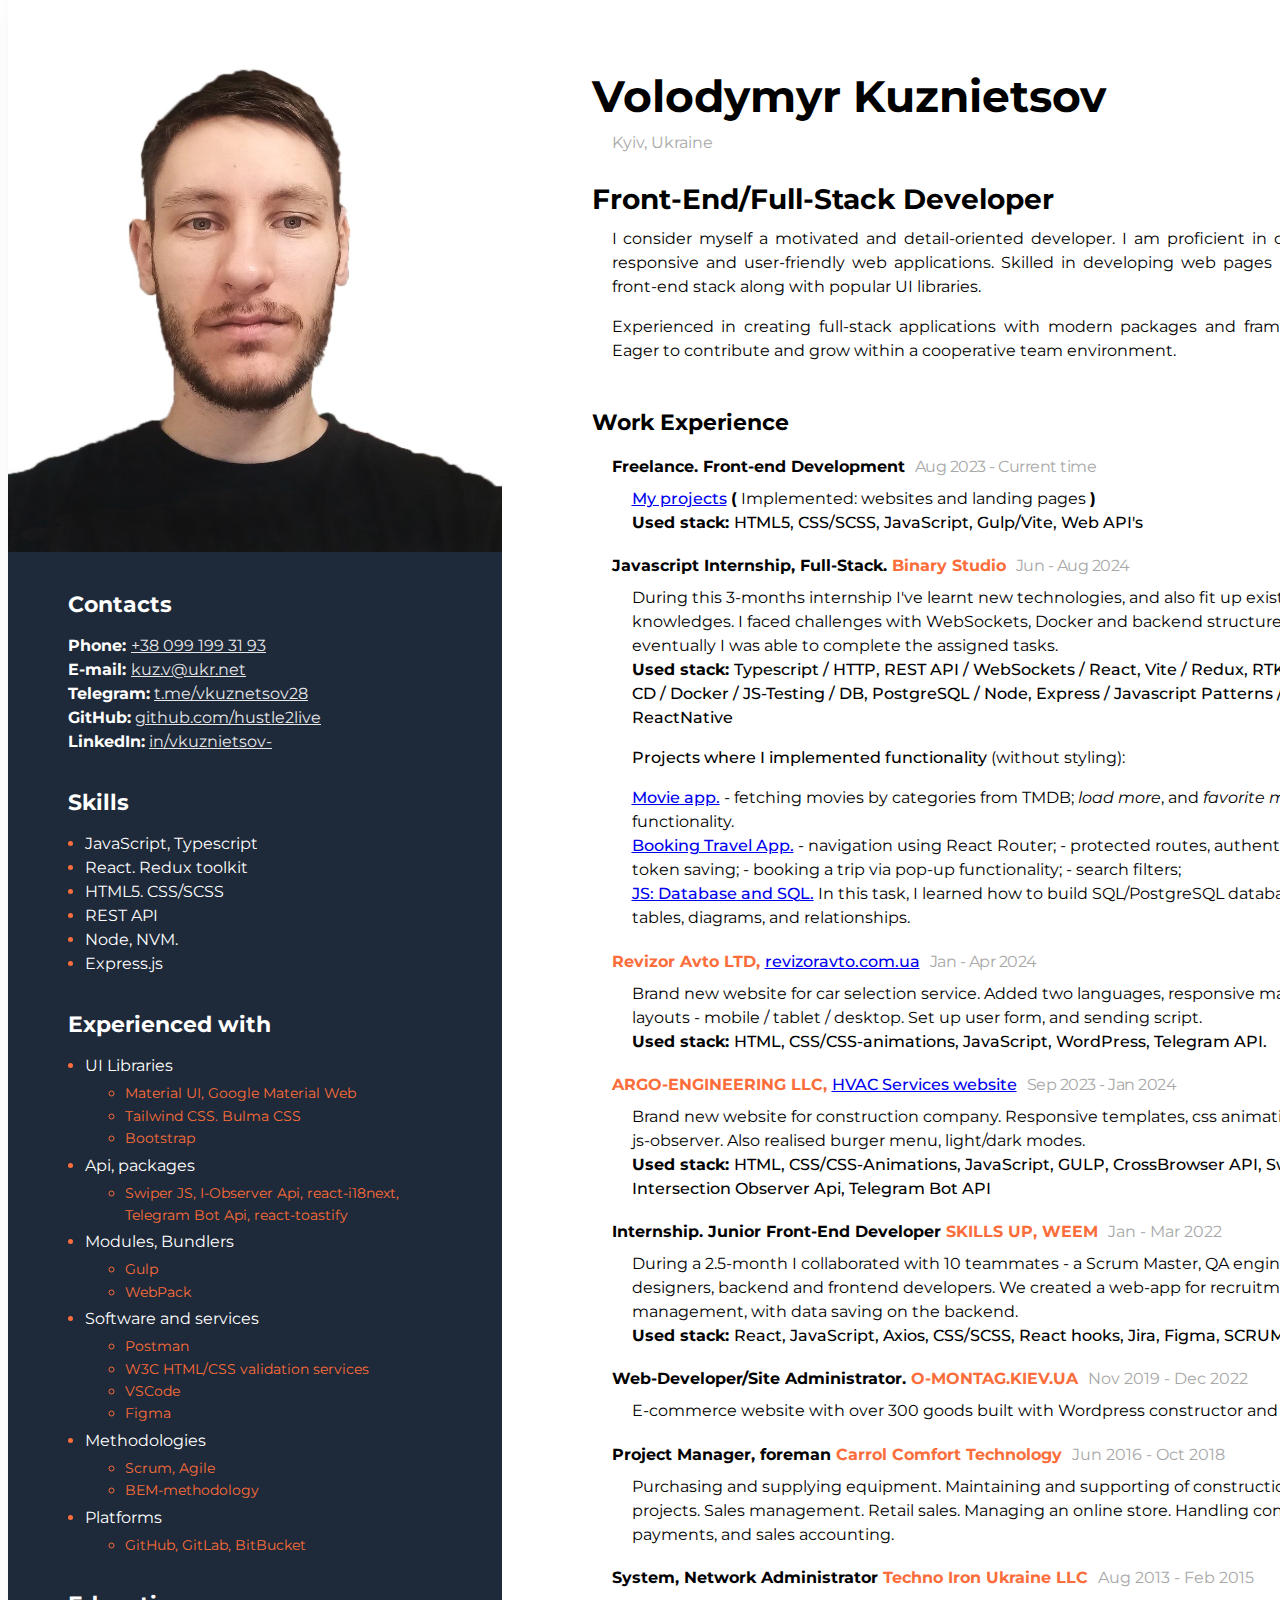
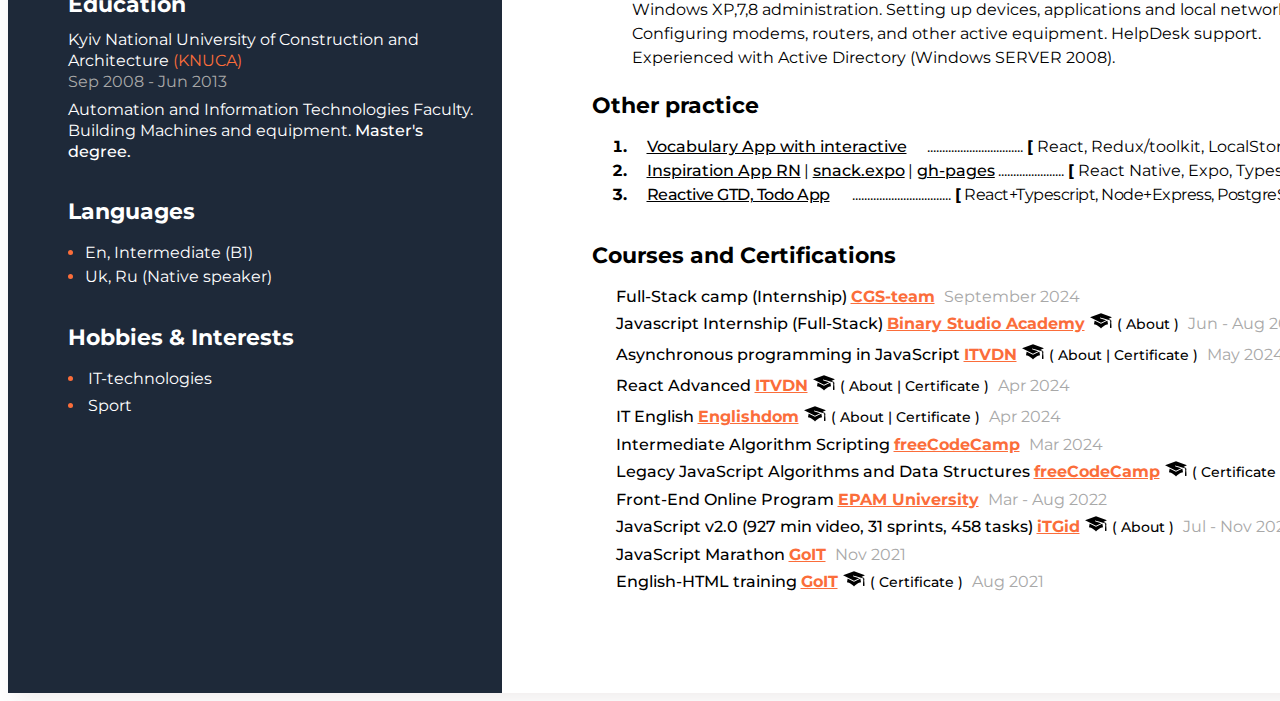
==== index.html @ 6179c56f "feat: changed styles" ====
<!DOCTYPE html>
<html lang="en">
   <head>
      <meta charset="UTF-8" />
      <meta name="viewport" content="width=device-width, initial-scale=1.0" />
      <link rel="preconnect" href="https://fonts.googleapis.com" />
      <link rel="preconnect" href="https://fonts.gstatic.com" crossorigin />
      <link href="https://fonts.googleapis.com/css2?family=Montserrat:wght@400;700&display=swap" rel="stylesheet" />
      <link href="https://fonts.googleapis.com/icon?family=Material+Icons+Outlined" rel="stylesheet" />
      <link
         rel="stylesheet"
         href="https://fonts.googleapis.com/css2?family=Material+Symbols+Outlined:opsz,wght,FILL,GRAD@20..48,100..700,0..1,-50..200"
      />
      <link rel="stylesheet" href="./styles.css" />
      <title>Junior FrontEnd, FullStack Web Developer</title>
   </head>

   <body>
      <div class="main-container">
         <div class="main-content-section">
            <div class="about-me-section">
               <div class="my-profile">
                  <div class="my-description-section">
                     <p class="my-name-section">Volodymyr Kuznietsov</p>
                     <p class="work-experience-subtitle">
                        <!-- 06.01.1991 | -->
                        <span class="my-projects-bracket-2"></span> Kyiv, Ukraine
                     </p>
                     <h1 class="about-me-profession">Front-End/Full-Stack Developer</h1>

                     <p>
                        I consider myself a motivated and detail-oriented developer. I am proficient in creating
                        responsive and user-friendly web applications. Skilled in developing web pages using a front-end
                        stack along with popular UI libraries.
                     </p>
                     <p>
                        Experienced in creating full-stack applications with modern packages and frameworks. Eager to
                        contribute and grow within a cooperative team environment.
                     </p>
                  </div>
               </div>
            </div>

            <div class="my-work-experience-section">
               <h3>Work Experience</h3>

               <div class="company">
                  <h4 class="work-experience-title">
                     Freelance. Front-end Development
                     <span class="work-experience-subtitle compress">Aug 2023 - Current time </span>
                  </h4>
                  <ul class="work-experience-description list">
                     <li>
                        <a
                           href="https://hustle2live.github.io/Landings/index.html"
                           target="_blank"
                           class="my-projects-link semibold"
                           >My projects <span> </span>
                        </a>
                        <span class="stack">
                           <span class="my-projects-bracket">(</span>
                           <span>Implemented: websites and landing pages</span>
                           <span class="my-projects-bracket">)</span>
                        </span>
                     </li>
                     <li>
                        <span class="bold"> Used stack: </span>
                        <span class="semibold"> HTML5, CSS/SCSS, JavaScript, Gulp/Vite, Web API's </span>
                     </li>
                  </ul>
               </div>

               <div hidden class="company">
                  <h4 class="work-experience-title">
                     <span>Full-Stack Internship. </span>
                     <span class="my-projects-link orange">CGS-team</span>
                     <span class="work-experience-subtitle compress">September 2024 </span>
                  </h4>
                  <ul class="work-experience-description list">
                     <!-- <li>
                        <a href="https://reactive-gtd.netlify.app/" target="_blank" class="my-projects-link semibold"
                           >Reactive GTD, Todo App</a
                        >
                        <span class="stack">
                           <span class="my-projects-bracket">(</span> Implemented full project
                           <span class="my-projects-bracket">)</span>
                        </span>
                     </li> -->
                     <li>
                        During two weeks camp, I worked on a full-stack application. I developed both - server and
                        client sides: including router/routes management, authorization, registration via email, data
                        processing, DB service.
                     </li>
                     <li class="bold">
                        Used stack:
                        <span class="semibold">
                           Node + Express + PostgreSQL / React + Typescript / Zuztand / Prisma ORM / Emotion CSS /
                           Blueprint JS
                        </span>
                     </li>
                  </ul>
               </div>

               <div class="company">
                  <h4 class="work-experience-title">
                     <span>Javascript Internship, Full-Stack. </span>
                     <span
                        class="orange"
                        href="https://academy.binary-studio.com/"
                        target="_blank"
                        class="my-projects-link semibold"
                        >Binary Studio</span
                     >
                     <span class="work-experience-subtitle compress">Jun - Aug 2024 </span>
                  </h4>
                  <ul class="work-experience-description list">
                     <li>
                        During this 3-months internship I've learnt new technologies, and also fit up existing
                        knowledges. I faced challenges with WebSockets, Docker and backend structure, but eventually I
                        was able to complete the assigned tasks.
                     </li>
                     <li></li>
                     <li class="bold">
                        Used stack:
                        <span class="semibold">
                           Typescript / HTTP, REST API / WebSockets / React, Vite / Redux, RTK / CI / CD / Docker /
                           JS-Testing / DB, PostgreSQL / Node, Express / Javascript Patterns / ReactNative
                        </span>
                     </li>
                     <p><span class="semibold"> Projects where I implemented functionality </span>(without styling):</p>
                     <li>
                        <a
                           href="https://master--beautiful-cassata-3d99f8.netlify.app/"
                           target="_blank"
                           class="semibold my-projects-link"
                           >Movie app.
                        </a>
                        <span>
                           - fetching movies by categories from TMDB; <i> load more</i>, and
                           <i>favorite movies</i> functionality.
                        </span>
                     </li>

                     <li>
                        <a
                           href="https://master--bookings-react.netlify.app/"
                           target="_blank"
                           class="semibold my-projects-link"
                           >Booking Travel App.
                        </a>
                        <span>
                           - navigation using React Router; - protected routes, authentication; - token saving; -
                           booking a trip via pop-up functionality; - search filters;
                        </span>
                     </li>

                     <li>
                        <a
                           href="https://github.com/hustle2live/academy-hw8"
                           target="_blank"
                           class="semibold my-projects-link"
                           >JS: Database and SQL.
                        </a>
                        <span>
                           In this task, I learned how to build SQL/PostgreSQL databases, tables, diagrams, and
                           relationships.
                        </span>
                     </li>
                  </ul>
               </div>

               <!-- -------------------------------------------------------- -->

               <div class="company">
                  <h4 class="work-experience-title">
                     <span class="orange">Revizor Avto LTD, </span>
                     <a href="https://www.revizoravto.com.ua/" target="_blank" class="my-projects-link semibold"
                        >revizoravto.com.ua</a
                     >
                     <span class="work-experience-subtitle compress">Jan - Apr 2024 </span>
                  </h4>
                  <ul class="work-experience-description list">
                     <li>
                        Brand new website for car selection service. Added two languages, responsive markup layouts -
                        mobile / tablet / desktop. Set up user form, and sending script.
                     </li>
                     <li class="bold">
                        Used stack:
                        <span class="semibold"> HTML, CSS/CSS-animations, JavaScript, WordPress, Telegram API. </span>
                     </li>
                  </ul>
               </div>

               <div class="company">
                  <h4 class="work-experience-title">
                     <span class="orange">ARGO-ENGINEERING LLC,</span>
                     <a href="https://argo-e.com.ua" target="_blank" class="my-projects-link semibold"
                        >HVAC Services website
                     </a>
                     <span class="work-experience-subtitle compress">Sep 2023 - Jan 2024 </span>
                  </h4>
                  <ul class="work-experience-description list">
                     <li>
                        Brand new website for construction company. Responsive templates, css animations with
                        js-observer. Also realised burger menu, light/dark modes.
                     </li>
                     <!-- <li>During this project I developed a website for construction company services.</li>
                     <li>
                        Also I took part in developing design templates. I also added css animations during scroll-in to
                        active sections. Realised burger menu, light / night modes, Mobile / Tablet / Desktop screen
                        views.
                     </li> -->
                     <li class="bold">
                        Used stack:
                        <span class="semibold">
                           HTML, CSS/CSS-Animations, JavaScript, GULP, CrossBrowser API, Swiper.js, Intersection
                           Observer Api, Telegram Bot API
                        </span>
                     </li>
                     <!-- <p>
                        I also had a one-time tasks like - upgrading company's old website; adding Ukrainian translation
                        with JavaScript, JSON; Fixing errors and modifying styles with HTML, CSS, JS
                     </p> -->
                  </ul>
               </div>

               <div class="company">
                  <h4 class="work-experience-title">
                     Internship. Junior Front-End Developer
                     <span class="orange">SKILLS UP, WEEM</span>
                     <span class="work-experience-subtitle">Jan - Mar 2022</span>
                  </h4>
                  <ul class="work-experience-description list">
                     <li>
                        During a 2.5-month I collaborated with 10 teammates - a Scrum Master, QA engineers, designers,
                        backend and frontend developers. We created a web-app for recruitment management, with data
                        saving on the backend.
                     </li>

                     <li class="bold">
                        Used stack:
                        <span class="semibold">
                           React, JavaScript, Axios, CSS/SCSS, React hooks, Jira, Figma, SCRUM
                        </span>
                     </li>
                  </ul>
               </div>

               <div class="company">
                  <h4 class="work-experience-title">
                     Web-Developer/Site Administrator.
                     <span class="orange">O-MONTAG.KIEV.UA</span>
                     <span class="work-experience-subtitle">Nov 2019 - Dec 2022</span>
                  </h4>

                  <ul class="work-experience-description list">
                     <li>E-commerce website with over 300 goods built with Wordpress constructor and plugins.</li>
                     <!-- <li>
                        It was the beginning of my developer journey, starting with creating a website using a WordPress
                        theme. I learned how to add custom styles to elements with HTML and CSS. I set up e-commerce
                        goods and product filters. I enhanced website performance with lazy loading and image
                        optimization.
                     </li> -->
                  </ul>
               </div>

               <div class="company">
                  <h4 class="work-experience-title">
                     Project Manager, foreman
                     <span class="orange">Carrol Comfort Technology</span>
                     <span class="work-experience-subtitle">Jun 2016 - Oct 2018</span>
                  </h4>
                  <ul class="work-experience-description list">
                     <li>
                        Purchasing and supplying equipment. Maintaining and supporting of construction projects. Sales
                        management. Retail sales. Managing an online store. Handling contracts, payments, and sales
                        accounting.
                     </li>
                  </ul>
               </div>

               <div class="company">
                  <h4 class="work-experience-title">
                     System, Network Administrator
                     <span class="orange">Techno Iron Ukraine LLC</span>
                     <span class="work-experience-subtitle">Aug 2013 - Feb 2015</span>
                  </h4>
                  <ul class="work-experience-description list">
                     <li>
                        Windows XP,7,8 administration. Setting up devices, applications and local network. Configuring
                        modems, routers, and other active equipment. HelpDesk support. Experienced with Active Directory
                        (Windows SERVER 2008).
                     </li>
                  </ul>
               </div>
            </div>

            <div class="my-project-section">
               <h3>Other practice</h3>
               <ol class="my-projects-list">
                  <!-- <li class="my-project-item">
                     <p class="my-projects-text compress">
                        <a
                           href="https://hustle2live.github.io/Landings/index.html"
                           target="_blank"
                           class="my-projects-link"
                           >Freelance projects</a
                        >
                        <span class="stack">
                           <span class="dots">................................................................. </span>
                           <span class="my-projects-bracket">[</span> HTML5, CSS/SCSS, JavaScript, Gulp/Vite, Web API's
                           <span class="my-projects-bracket">]</span>
                        </span>
                     </p>
                  </li> -->

                  <li class="my-project-item">
                     <p class="my-projects-text">
                        <a href="https://hustle2live.github.io/Vocabulary-App/" target="_blank" class="my-projects-link"
                           >Vocabulary App with interactive</a
                        >
                        <span class="stack">
                           <span class="dots"> ................................</span>
                           <span class="my-projects-bracket">[</span> React, Redux/toolkit, LocalStorage, Bulma CSS
                           <span class="my-projects-bracket">]</span>
                        </span>
                     </p>
                  </li>

                  <li class="my-project-item">
                     <p class="my-projects-text">
                        <span class="my-projects-link underline"> Inspiration App RN </span>
                        |
                        <a
                           href="https://snack.expo.dev/@hustle2live/github_hustle2live_react-native-test-task/"
                           target="_blank"
                           class="my-projects-link"
                           >snack.expo
                        </a>
                        |
                        <a
                           href="https://hustle2live.github.io/react-native-test-task/"
                           target="_blank"
                           class="my-projects-link"
                           >gh-pages
                        </a>
                        <span class="stack">
                           <span class="dots"> ......................</span>
                           <span class="my-projects-bracket">[</span> React Native, Expo, Typescript, Axios, CSS
                           <span class="my-projects-bracket">]</span>
                        </span>
                     </p>
                  </li>

                  <li class="my-project-item">
                     <p class="my-projects-text compress">
                        <a href="https://reactive-gtd.netlify.app/" target="_blank" class="my-projects-link"
                           >Reactive GTD, Todo App</a
                        >
                        <span class="stack">
                           <span class="dots">................................. </span>
                           <span class="my-projects-bracket">[</span> React+Typescript, Node+Express, PostgreSQL, Prisma
                           ORM
                           <span class="my-projects-bracket">]</span>
                        </span>
                     </p>
                  </li>
               </ol>
            </div>

            <div class="my-education-section">
               <h3>Courses and Certifications</h3>
               <ul class="company">
                  <span></span>
                  <li>
                     <h4 class="work-experience-description semibold">
                        Full-Stack camp (Internship)
                        <a class="orange bold" href="https://jobs.dou.ua/companies/cgs-team/" target="_blank">
                           CGS-team</a
                        >
                        <span class="work-experience-subtitle"> September 2024</span>
                     </h4>
                  </li>

                  <li>
                     <h4 class="work-experience-description semibold">
                        Javascript Internship (Full-Stack) 
                        <a class="orange bold" href="https://binary-studio.com/" target="_blank"> Binary Studio Academy</a>
                        <span class="graduate">
                           <svg width="24px" height="24px" viewBox="0 0 512 512" xmlns="http://www.w3.org/2000/svg">
                              <path
                                 fill="#000000"
                                 d="M256 89.61L22.486 177.18 256 293.937l111.22-55.61-104.337-31.9A16 16 0 0 1 256 208a16 16 0 0 1-16-16 16 16 0 0 1 16-16l-2.646 8.602 18.537 5.703a16 16 0 0 1 .008.056l27.354 8.365L455 246.645v12.146a16 16 0 0 0-7 13.21 16 16 0 0 0 7.293 13.406C448.01 312.932 448 375.383 448 400c16 10.395 16 10.775 32 0 0-24.614-.008-87.053-7.29-114.584A16 16 0 0 0 480 272a16 16 0 0 0-7-13.227v-25.42L413.676 215.1l75.838-37.92L256 89.61zM119.623 249L106.5 327.74c26.175 3.423 57.486 18.637 86.27 36.627 16.37 10.232 31.703 21.463 44.156 32.36 7.612 6.66 13.977 13.05 19.074 19.337 5.097-6.288 11.462-12.677 19.074-19.337 12.453-10.897 27.785-22.128 44.156-32.36 28.784-17.99 60.095-33.204 86.27-36.627L392.375 249h-6.25L256 314.063 125.873 249h-6.25z"
                              />
                           </svg>
                        </span>
                        <a class="credential" href="https://academy.binary-studio.com/technology/js" target="_blank">
                           ( <span class="pink"> About </span>
                           )
                        </a>
                        <span class="work-experience-subtitle"> Jun - Aug 2024</span>
                     </h4>
                  </li>

                  <li>
                     <h4 class="work-experience-description semibold">
                        Asynchronous programming in JavaScript
                        <a class="orange bold" href="https://itvdn.com/" target="_blank"> ITVDN</a>
                        <span class="graduate"
                           ><svg width="24px" height="24px" viewBox="0 0 512 512" xmlns="http://www.w3.org/2000/svg">
                              <path
                                 fill="#000000"
                                 d="M256 89.61L22.486 177.18 256 293.937l111.22-55.61-104.337-31.9A16 16 0 0 1 256 208a16 16 0 0 1-16-16 16 16 0 0 1 16-16l-2.646 8.602 18.537 5.703a16 16 0 0 1 .008.056l27.354 8.365L455 246.645v12.146a16 16 0 0 0-7 13.21 16 16 0 0 0 7.293 13.406C448.01 312.932 448 375.383 448 400c16 10.395 16 10.775 32 0 0-24.614-.008-87.053-7.29-114.584A16 16 0 0 0 480 272a16 16 0 0 0-7-13.227v-25.42L413.676 215.1l75.838-37.92L256 89.61zM119.623 249L106.5 327.74c26.175 3.423 57.486 18.637 86.27 36.627 16.37 10.232 31.703 21.463 44.156 32.36 7.612 6.66 13.977 13.05 19.074 19.337 5.097-6.288 11.462-12.677 19.074-19.337 12.453-10.897 27.785-22.128 44.156-32.36 28.784-17.99 60.095-33.204 86.27-36.627L392.375 249h-6.25L256 314.063 125.873 249h-6.25z"
                              />
                           </svg>
                        </span>
                        <a
                           class="credential"
                           href="https://itvdn.com/ua/video/asynchronous-javascript-ua"
                           target="_blank"
                        >
                           ( <span class="pink"> About </span>
                        </a>
                        <span class="credential"> | </span>
                        <a
                           class="credential"
                           href="https://testprovider.com/ru/search-certificate/tp52809668"
                           target="_blank"
                        >
                           <span class="blue"> Certificate</span> )</a
                        >
                        <span class="work-experience-subtitle">May 2024</span>
                     </h4>
                  </li>

                  <li>
                     <h4 class="work-experience-description semibold">
                        React Advanced
                        <a class="orange bold" href="https://itvdn.com/" target="_blank"> ITVDN</a>
                        <span class="graduate"
                           ><svg width="24px" height="24px" viewBox="0 0 512 512" xmlns="http://www.w3.org/2000/svg">
                              <path
                                 fill="#000000"
                                 d="M256 89.61L22.486 177.18 256 293.937l111.22-55.61-104.337-31.9A16 16 0 0 1 256 208a16 16 0 0 1-16-16 16 16 0 0 1 16-16l-2.646 8.602 18.537 5.703a16 16 0 0 1 .008.056l27.354 8.365L455 246.645v12.146a16 16 0 0 0-7 13.21 16 16 0 0 0 7.293 13.406C448.01 312.932 448 375.383 448 400c16 10.395 16 10.775 32 0 0-24.614-.008-87.053-7.29-114.584A16 16 0 0 0 480 272a16 16 0 0 0-7-13.227v-25.42L413.676 215.1l75.838-37.92L256 89.61zM119.623 249L106.5 327.74c26.175 3.423 57.486 18.637 86.27 36.627 16.37 10.232 31.703 21.463 44.156 32.36 7.612 6.66 13.977 13.05 19.074 19.337 5.097-6.288 11.462-12.677 19.074-19.337 12.453-10.897 27.785-22.128 44.156-32.36 28.784-17.99 60.095-33.204 86.27-36.627L392.375 249h-6.25L256 314.063 125.873 249h-6.25z"
                              />
                           </svg>
                        </span>
                        <a class="credential" href="https://itvdn.com/ua/video/react-advanced-ua" target="_blank">
                           ( <span class="pink"> About </span>
                        </a>
                        <span class="credential"> | </span>
                        <a
                           class="credential"
                           href="https://testprovider.com/ru/search-certificate/tp02836959"
                           target="_blank"
                        >
                           <span class="blue"> Certificate</span> )</a
                        >
                        <span class="work-experience-subtitle">Apr 2024</span>
                     </h4>
                  </li>

                  <li>
                     <h4 class="work-experience-description semibold">
                        IT English
                        <a class="orange bold" href="https://www.englishdom.com/" target="_blank"> Englishdom</a>
                        <span class="graduate"
                           ><svg width="24px" height="24px" viewBox="0 0 512 512" xmlns="http://www.w3.org/2000/svg">
                              <path
                                 fill="#000000"
                                 d="M256 89.61L22.486 177.18 256 293.937l111.22-55.61-104.337-31.9A16 16 0 0 1 256 208a16 16 0 0 1-16-16 16 16 0 0 1 16-16l-2.646 8.602 18.537 5.703a16 16 0 0 1 .008.056l27.354 8.365L455 246.645v12.146a16 16 0 0 0-7 13.21 16 16 0 0 0 7.293 13.406C448.01 312.932 448 375.383 448 400c16 10.395 16 10.775 32 0 0-24.614-.008-87.053-7.29-114.584A16 16 0 0 0 480 272a16 16 0 0 0-7-13.227v-25.42L413.676 215.1l75.838-37.92L256 89.61zM119.623 249L106.5 327.74c26.175 3.423 57.486 18.637 86.27 36.627 16.37 10.232 31.703 21.463 44.156 32.36 7.612 6.66 13.977 13.05 19.074 19.337 5.097-6.288 11.462-12.677 19.074-19.337 12.453-10.897 27.785-22.128 44.156-32.36 28.784-17.99 60.095-33.204 86.27-36.627L392.375 249h-6.25L256 314.063 125.873 249h-6.25z"
                              />
                           </svg>
                        </span>
                        <a class="credential" href="https://testprovider.com/ua/catalog/it-english" target="_blank">
                           ( <span class="pink"> About </span>
                        </a>
                        <span class="credential"> | </span>
                        <a
                           class="credential"
                           href="https://testprovider.com/ru/search-certificate/tp41527990"
                           target="_blank"
                        >
                           <span class="blue"> Certificate</span> )</a
                        >
                        <span class="work-experience-subtitle">Apr 2024</span>
                     </h4>
                  </li>

                  <li>
                     <h4 class="work-experience-description semibold">
                        Intermediate Algorithm Scripting
                        <a
                           class="orange bold"
                           href="https://www.freecodecamp.org/learn/javascript-algorithms-and-data-structures/#intermediate-algorithm-scripting"
                           target="_blank"
                        >
                           freeCodeCamp</a
                        >
                        <span class="work-experience-subtitle">Mar 2024</span>
                     </h4>
                  </li>

                  <li>
                     <h4 class="work-experience-description semibold">
                        Legacy JavaScript Algorithms and Data Structures
                        <a class="orange bold" href="https://www.freecodecamp.org/" target="_blank"> freeCodeCamp</a>
                        <span class="graduate"
                           ><svg width="24px" height="24px" viewBox="0 0 512 512" xmlns="http://www.w3.org/2000/svg">
                              <path
                                 fill="#000000"
                                 d="M256 89.61L22.486 177.18 256 293.937l111.22-55.61-104.337-31.9A16 16 0 0 1 256 208a16 16 0 0 1-16-16 16 16 0 0 1 16-16l-2.646 8.602 18.537 5.703a16 16 0 0 1 .008.056l27.354 8.365L455 246.645v12.146a16 16 0 0 0-7 13.21 16 16 0 0 0 7.293 13.406C448.01 312.932 448 375.383 448 400c16 10.395 16 10.775 32 0 0-24.614-.008-87.053-7.29-114.584A16 16 0 0 0 480 272a16 16 0 0 0-7-13.227v-25.42L413.676 215.1l75.838-37.92L256 89.61zM119.623 249L106.5 327.74c26.175 3.423 57.486 18.637 86.27 36.627 16.37 10.232 31.703 21.463 44.156 32.36 7.612 6.66 13.977 13.05 19.074 19.337 5.097-6.288 11.462-12.677 19.074-19.337 12.453-10.897 27.785-22.128 44.156-32.36 28.784-17.99 60.095-33.204 86.27-36.627L392.375 249h-6.25L256 314.063 125.873 249h-6.25z"
                              />
                           </svg>
                        </span>
                        <a
                           class="credential"
                           href="https://www.freecodecamp.org/certification/vkuznietsov/javascript-algorithms-and-data-structures"
                           target="_blank"
                        >
                           ( <span class="blue"> Certificate</span> )</a
                        >
                        <span class="work-experience-subtitle">Mar 2024</span>
                     </h4>
                  </li>

                  <li>
                     <h4 class="work-experience-description semibold">
                        Front-End Online Program
                        <a class="orange bold" href="https://training.epam.ua/Training/Details/3214" target="_blank">
                           EPAM University</a
                        >
                        <span class="work-experience-subtitle">Mar - Aug 2022</span>
                     </h4>
                  </li>

                  <li>
                     <h4 class="work-experience-description semibold">
                        JavaScript v2.0
                        <span class="semibold">(927 min video, 31 sprints, 458 tasks)</span>
                        <a class="orange bold" href="https://itgid.info/" target="_blank">iTGid</a>
                        <span class="graduate"
                           ><svg width="24px" height="24px" viewBox="0 0 512 512" xmlns="http://www.w3.org/2000/svg">
                              <path
                                 fill="#000000"
                                 d="M256 89.61L22.486 177.18 256 293.937l111.22-55.61-104.337-31.9A16 16 0 0 1 256 208a16 16 0 0 1-16-16 16 16 0 0 1 16-16l-2.646 8.602 18.537 5.703a16 16 0 0 1 .008.056l27.354 8.365L455 246.645v12.146a16 16 0 0 0-7 13.21 16 16 0 0 0 7.293 13.406C448.01 312.932 448 375.383 448 400c16 10.395 16 10.775 32 0 0-24.614-.008-87.053-7.29-114.584A16 16 0 0 0 480 272a16 16 0 0 0-7-13.227v-25.42L413.676 215.1l75.838-37.92L256 89.61zM119.623 249L106.5 327.74c26.175 3.423 57.486 18.637 86.27 36.627 16.37 10.232 31.703 21.463 44.156 32.36 7.612 6.66 13.977 13.05 19.074 19.337 5.097-6.288 11.462-12.677 19.074-19.337 12.453-10.897 27.785-22.128 44.156-32.36 28.784-17.99 60.095-33.204 86.27-36.627L392.375 249h-6.25L256 314.063 125.873 249h-6.25z"
                              />
                           </svg>
                        </span>
                        <a class="credential" href="https://itgid.info/ua/course/js20" target="_blank">
                           ( <span class="pink"> About</span> )</a
                        >
                        <span class="work-experience-subtitle">Jul - Nov 2021</span>
                     </h4>
                  </li>

                  <li>
                     <h4 class="work-experience-description semibold">
                        JavaScript Marathon
                        <a class="orange bold" href="https://goit.ua/" target="_blank"> GoIT</a>
                        <span class="work-experience-subtitle"> Nov 2021</span>
                     </h4>
                  </li>

                  <li>
                     <h4 class="work-experience-description semibold last">
                        English-HTML training
                        <a class="orange bold" href="https://goit.ua/" target="_blank"> GoIT</a>
                        <span class="graduate">
                           <svg width="24px" height="24px" viewBox="0 0 512 512" xmlns="http://www.w3.org/2000/svg">
                              <path
                                 fill="#000000"
                                 d="M256 89.61L22.486 177.18 256 293.937l111.22-55.61-104.337-31.9A16 16 0 0 1 256 208a16 16 0 0 1-16-16 16 16 0 0 1 16-16l-2.646 8.602 18.537 5.703a16 16 0 0 1 .008.056l27.354 8.365L455 246.645v12.146a16 16 0 0 0-7 13.21 16 16 0 0 0 7.293 13.406C448.01 312.932 448 375.383 448 400c16 10.395 16 10.775 32 0 0-24.614-.008-87.053-7.29-114.584A16 16 0 0 0 480 272a16 16 0 0 0-7-13.227v-25.42L413.676 215.1l75.838-37.92L256 89.61zM119.623 249L106.5 327.74c26.175 3.423 57.486 18.637 86.27 36.627 16.37 10.232 31.703 21.463 44.156 32.36 7.612 6.66 13.977 13.05 19.074 19.337 5.097-6.288 11.462-12.677 19.074-19.337 12.453-10.897 27.785-22.128 44.156-32.36 28.784-17.99 60.095-33.204 86.27-36.627L392.375 249h-6.25L256 314.063 125.873 249h-6.25z"
                              />
                           </svg>
                        </span>
                        <a
                           class="credential"
                           href="https://raw.githubusercontent.com/hustle2live/My_resume/main/Certificate%20HTML%20English%20(GoIT).jpg"
                           target="_blank"
                           >( <span class="blue"> Certificate</span> )</a
                        >
                        <span class="work-experience-subtitle"> Aug 2021</span>
                     </h4>
                  </li>
               </ul>
            </div>
         </div>

         <aside class="sidebar-section">
            <div class="picture">
               <img class="cv-photo" src="img/photo-1.jpg" alt="my CV foto" width="370" height="370" />
               <div class="contact-section">
                  <h3 class="sidebar-title">Contacts</h3>

                  <ul class="contact-section-type">
                     <li class="contact-section-link">
                        <span class="contact-section-type"
                           >Phone:
                           <a class="phone" href="tel:+380991993193">+38 099 199 31 93</a>
                        </span>
                     </li>
                     <li class="contact-section-link">
                        <span class="contact-section-type"
                           >E-mail:
                           <a class="mail" href="mailto:kuz.v@ukr.net">kuz.v@ukr.net</a>
                        </span>
                     </li>

                     <li class="contact-section-link">
                        <span class="contact-section-type">Telegram:</span>
                        <a
                           class="work-experience-subtitle"
                           href="https://telegram.me/vkuznetsov28"
                           target="_blank"
                           title="https://telegram.me/vkuznetsov28"
                        >
                           t.me/vkuznetsov28
                        </a>
                     </li>

                     <li class="contact-section-link">
                        <span class="contact-section-type">GitHub:</span>
                        <a href="https://github.com/hustle2live" target="_blank" title="https://github.com/hustle2live"
                           >github.com/hustle2live</a
                        >
                     </li>

                     <li class="contact-section-link">
                        <span class="contact-section-type">LinkedIn:</span>
                        <a
                           class="work-experience-subtitle"
                           href="https://linkedin.com/in/vkuznietsov-bb066376/"
                           target="_blank"
                        >
                           in/vkuznietsov-
                        </a>
                     </li>

                     <!-- <li class="contact-section-link">
                        <address>
                           <span class="contact-section-type">Address:</span>
                           <span class="work-experience-subtitle"> Kyiv, Ukraine </span>
                        </address>
                     </li> -->
                  </ul>
               </div>
            </div>
            <div class="sidebar-info-section">
               <div class="tech-skills-section">
                  <h3 class="sidebar-title">Skills</h3>
                  <ul class="tech-skills-list">
                     <li class="tech-skills-item">
                        <span class="tech-skills-item-text">JavaScript, Typescript</span>
                     </li>

                     <li class="tech-skills-item">
                        <span class="tech-skills-item-text">React. Redux toolkit </span>
                     </li>

                     <li class="tech-skills-item">
                        <span class="tech-skills-item-text">HTML5. CSS/SCSS</span>
                     </li>

                     <li class="tech-skills-item">
                        <span class="tech-skills-item-text">REST API </span>
                     </li>

                     <li class="tech-skills-item">
                        <span class="tech-skills-item-text">Node, NVM.</span>
                     </li>

                     <li class="tech-skills-item">
                        <span class="tech-skills-item-text">Express.js</span>
                     </li>
                  </ul>
               </div>

               <div class="soft-skills-section work-with">
                  <h3 class="sidebar-title">Experienced with</h3>
                  <ul class="tech-skills-list">
                     <!-- <li class="tech-skills-item">
                        <span class="tech-skills-item-text">React Native. Vue. JS-testing </span>
                     </li> -->

                     <li class="tech-skills-item">
                        <span class="tech-skills-item-text">UI Libraries </span>
                        <ul>
                           <li>Material UI, Google Material Web</li>
                           <li>Tailwind CSS. Bulma CSS</li>
                           <li>Bootstrap</li>
                        </ul>
                     </li>

                     <li class="tech-skills-item">
                        <span class="tech-skills-item-text">Api, packages</span>
                        <ul>
                           <li>
                              Swiper JS, I-Observer Api, react-i18next, <br />
                              Telegram Bot Api, react-toastify
                           </li>
                        </ul>
                     </li>

                     <li class="tech-skills-item">
                        <span class="tech-skills-item-text">Modules, Bundlers</span>
                        <ul>
                           <li>Gulp</li>
                           <li>WebPack</li>
                        </ul>
                     </li>

                     <li class="tech-skills-item">
                        <span class="tech-skills-item-text">Software and services</span>
                        <ul>
                           <li>Postman</li>
                           <li>W3C HTML/CSS validation services</li>
                           <li>VSCode</li>
                           <li>Figma</li>
                        </ul>
                     </li>

                     <li class="tech-skills-item">
                        <span class="tech-skills-item-text">Methodologies</span>
                        <ul>
                           <li>Scrum, Agile</li>
                           <li>BEM-methodology</li>
                        </ul>
                     </li>

                     <li class="tech-skills-item">
                        <span class="tech-skills-item-text">Platforms </span>
                        <ul>
                           <li>GitHub, GitLab, BitBucket</li>
                        </ul>
                     </li>
                  </ul>
               </div>

               <div class="education soft-skills-section work-with">
                  <h3 class="sidebar-title">Education</h3>
                  <p class="tech-skills-item-text">
                     Kyiv National University of Construction and Architecture
                     <span class="orange">(KNUCA) </span>
                     <br />
                     <span class="work-experience-subtitle">Sep 2008 - Jun 2013</span>
                  </p>
                  <p class="tech-skills-item-text">
                     <span class="tech-skills-list edu">Automation and Information Technologies Faculty.</span>
                     Building Machines and equipment. <span class="semibold"> Master's degree.</span>
                  </p>
               </div>

               <!-- <span class="tech-skills-item-text">Automation and Information Technology Faculty </span> -->

               <div class="soft-skills-section">
                  <h3 class="sidebar-title">Languages</h3>
                  <ul class="tech-skills-list">
                     <li class="tech-skills-item">
                        <span class="tech-skills-item-text">En, Intermediate (B1)</span>
                     </li>
                     <li class="tech-skills-item">
                        <span class="tech-skills-item-text">Uk, Ru (Native speaker)</span>
                     </li>
                  </ul>
               </div>

               <div class="soft-skills-section">
                  <h3 class="sidebar-title">Hobbies & Interests</h3>
                  <ul class="tech-skills-list">
                     <li class="tech-skills-item">
                        <p class="tech-skills-item-text">IT-technologies</p>
                     </li>
                     <li class="tech-skills-item">
                        <p class="tech-skills-item-text">Sport</p>
                     </li>
                  </ul>
               </div>
            </div>
         </aside>
      </div>
   </body>
</html>
---- styles.css ----
@import url('https://fonts.googleapis.com/css2?family=Montserrat:wght@300;400;500;600;700;900&display=swap');

/* html,
body {
   background: #000;
} */

html,
body {
   font-family: 'Montserrat', sans-serif;
   background-color: transparent;
   padding: 0;
   margin-top: 0;
   box-sizing: border-box;
}

.underline {
   text-decoration: underline;
   font-weight: 500;
}

b {
   font-weight: 600;
   color: #252b34;
}

.compress {
   letter-spacing: -0.5px;
}

.dots {
   letter-spacing: normal;
}

.small {
   line-height: 10px;
   font-size: 10px;
}

.stack {
   text-align: right;
}

.hide {
   display: none;
}

.regular {
   font-weight: 400;
}

.semibold {
   font-weight: 500;
}

.medium {
   font-weight: 600;
   color: #565656;
}

.phone,
.mail {
   font-weight: 400;
}

.phone:hover,
.mail:hover {
   text-decoration: underline;
}

.soft-skills-section a,
.my-project-section a:hover,
.sidebar-section a:hover {
   color: #fb6d3a !important;
}

a.orange:hover {
   color: #fb6d3a98;
}

/* .pink {
   color: rgb(220, 97, 117);
   font-weight: 600;
}

.blue {
   color: blueviolet;
   font-weight: 600;
} */

.work-experience-description,
.contact-section-type,
.contact-section-link,
.tech-skills-item-text,
.education-subtitle,
.my-project-item,
.my-projects-text,
.link,
.my-projects-bracket {
   font-size: 16px;
}

.my-projects-bracket,
.my-project-item,
.work-experience-title,
.about-me-profession,
.education-subtitle,
.my-name-section {
   font-weight: Bold;
}

.bold {
   font-weight: 700;
}

.td.work-experience-description {
   width: 45%;
}

.about-me-profession {
   font-weight: 700;
   line-height: 17px;
   font-size: 28px;
   width: 100%;
   white-space: nowrap;
}

.underline,
.about-me-profession,
.work-experience-title,
.my-project-item,
.my-projects-bracket,
.my-projects-bracket-2 {
   color: #000;
}

.sidebar-title,
.contact-section-type,
.tech-skills-item-text,
.social,
.sidebar-info-section {
   color: #fff;
}

.big-h2 {
   font-size: 24px;
   font-weight: 300;
   color: #000;
}

.main-container {
   display: flex;
   flex-direction: row-reverse;
   background-color: #fff;
   margin: 0 auto;
   box-shadow: 6px 6px 20px rgba(102, 65, 65, 0.1);

   width: 1620px;
   /* min-height: 100vh; */
}

.main-content-section {
   display: block;
   width: 65%;
   padding: 50px 120px 80px 90px;
}

.sidebar-section {
   display: block;
   width: 35%;
   background-color: #1e2939;
   padding: 0 0 20px 0;

   /* min-height: 100%; */
   min-height: 100%;
}

.sidebar-section,
.picture {
   border: none;
}

.sidebar-info-section {
   padding-right: 24px;
}

.my-name-section {
   font-size: 44px;
   line-height: 55px;
   margin: 19px 0 -5px 0;
}

.my-description-section {
   margin-right: 5px;
   line-height: 141%;
   text-align: justify;
   margin-bottom: 8px;
   /* margin-bottom: 18px; */
}

.my-description-section p {
   width: 80%;
}

.my-profile {
   display: flex;
   justify-content: space-between;
   flex-wrap: wrap;
}

.my-description-section,
.work-experience-description,
.my-projects-text,
.link {
   color: #000;
}

.cv-photo {
   background: transparent;
}

.my-description-section,
.contact-section-type,
.contact-section-link,
.tech-skills-item-text,
.my-project-item,
.my-projects-text,
.link,
.my-projects-bracket,
.work-experience-description {
   line-height: 24px;
}

.work-experience-description {
   margin: 0;
}

.my-description-section p:not(.my-name-section),
.my-work-experience-section .work-experience-title {
   padding-left: 20px;
}

.my-work-experience-section .work-experience-description {
   max-width: 720px;
}

.tech-skills-list {
   padding-left: 17px;
}

.social {
   margin-top: 5px;
   width: 24px;
   height: auto;
   margin-left: 10px;
}

.contact-section,
.tech-skills-section,
.soft-skills-section {
   margin: 35px 0 0 60px;
}

/* .contact-section {
   margin-top: 42px;
} */

ul.contact-section-type {
   list-style-type: none;
   margin-left: -40px;
   margin-right: 20px;
}

.contact-section-link a,
address span.work-experience-subtitle {
   font-size: 16px;
   line-height: 24px;
   color: #fff;
   opacity: 0.89;
}

li.contact-section-link {
   font-size: 16px;
   line-height: 140%;
}

.contact-section-link span {
   font-weight: bold;
   font-style: normal;
}

address span.work-experience-subtitle {
   font-weight: normal;
}

.contact-section a:hover {
   color: #c1c1c1;
}

.orange,
.tech-skills-item {
   color: #fb6d3a;
}

.tech-skills-item ul {
   margin-bottom: 4px;
   margin-top: 4px;
}

.tech-skills-item ul li {
   line-height: 160%;
   font-size: 14px;
}

.education .tech-skills-item-text {
   line-height: 130%;
   margin: 8px 0;
}

.graduate {
   padding: 0;
   vertical-align: middle;
}

/* .work-experience-title .credential, */
.credential {
   font-size: 14px;
   color: #000000;
   font-weight: 500;
   text-decoration: none;
}
.credential:hover {
   text-decoration: underline 1px solid #128cbd;
}

.my-education-section ul {
   padding-left: 24px;
}

.my-education-section li {
   list-style: none;
   /* margin-top: 1px; */
}

.work-experience-title {
   font-size: 16px;
   line-height: 20px;
   margin-bottom: 10px;
}

.work-experience-title.last {
   margin-bottom: 38px;
}

.my-description-section .my-projects-bracket-2,
.work-experience-subtitle {
   font-size: 16px;
   line-height: 16px;
   color: #a8a8a8;
   font-weight: 400;
   margin-left: 5px;
}

.soft-skills-section.work-with .work-experience-subtitle {
   margin-left: 0;
}

.my-description-section .my-projects-bracket-2,
.my-description-section .work-experience-subtitle {
   font-size: 16px;
   margin-left: 0;
   margin-bottom: 40px;
}

.contact-section .work-experience-subtitle {
   font-size: 16px;
   color: #fff;
   margin-left: 0;
}

h3 {
   font-size: 22px;
   font-weight: Bold;
   line-height: 27px;
   color: #000;
   margin-bottom: 12px;
}

.work-experience-title {
   font-size: 16px;
   line-height: 20px;
}

.education-subtitle {
   line-height: 17px;
}

.company {
   margin-bottom: 15px;
}

.my-project-section {
   margin: 0;
   margin-bottom: 35px;
   width: 90%;
   margin-right: 5px;
   padding: 0;
   text-align: justify;
}

.my-projects-list {
   /* padding-left: 17px; */
}

.my-projects-text {
   font-weight: 400;
}

.my-projects-bracket-2 {
   font-size: 12px;
   line-height: 15px;
}

.cv-photo {
   width: 100%;
   height: auto;
}

.black {
   color: #000;
}

.contact-section-type,
.contact-section a {
   color: #fff;
}

.my-projects-link.project {
   font-weight: 600;
}

.my-projects-text a {
   /* color: #1e2939; */
   /* text-decoration: underline solid #c1c1c1; */

   color: #000000;
   font-weight: 500;
   text-decoration: underline solid #000000;
}

.my-projects-text a:hover {
   color: #000;
   text-decoration: underline;
}

.expand {
   color: #fb6d3a;
   border: 1px solid #000;
   position: absolute;
   margin-top: -6px;
   margin-left: 10px;
}

.cv-photo {
   border: none;
   padding-top: 8px;
   background-color: #fff;
}

.sidebar-section .tech-skills-item p {
   margin: 3px;
}

.ico {
   display: inline-block;
   content: '';
   min-width: 20px;
   min-height: 10px;
   margin: 5px;
   margin-left: 0;
   position: relative;
}

.material-symbols-outlined {
   font-variation-settings: 'FILL' 0, 'wght' 100, 'GRAD' 0, 'opsz' 20;
   position: absolute;
   bottom: -10px;
}

.cources-table {
   width: 100%;
   font-size: 16px;
   color: #000;
}

.cources-table li {
   padding: 0 20px;
}
.cources-table td {
   width: 50%;
}

.work-experience-description,
.work-experience-description.inthernship li,
.tech-skills-item.edu {
   list-style-type: none;
}

.tech-skills-list.edu {
   padding: 0;
   margin-top: 0;
}

.my-projects-text {
   margin: 0 auto;
   padding-left: 5px;
   align-items: stretch;
   display: flex;
   justify-content: space-between;
}

.work {
   padding-left: 0;
   line-height: 24px;
   margin: 4px 0;
}

.my-project-item {
   text-align: end;
   margin: a;
   padding-left: 10px;
}

.my-projects-link {
   display: inline-block;
   align-self: flex-start;
}

@media print {
/* стили для печати */

html,
body {
   overflow: hidden;
   width: 100%;
   background: #1e2939;
   background: grey;
   /* background: transparent !important; */
   box-sizing: border-box;
   margin: 0;
   margin-right: auto;
   padding: 0;
}

.main-container {
   box-shadow: none !important;
   padding: 0;
   box-sizing: border-box;
   padding-top: 10px;
   height: 100%;
}

.sidebar-section {
   padding: 0;
}
}
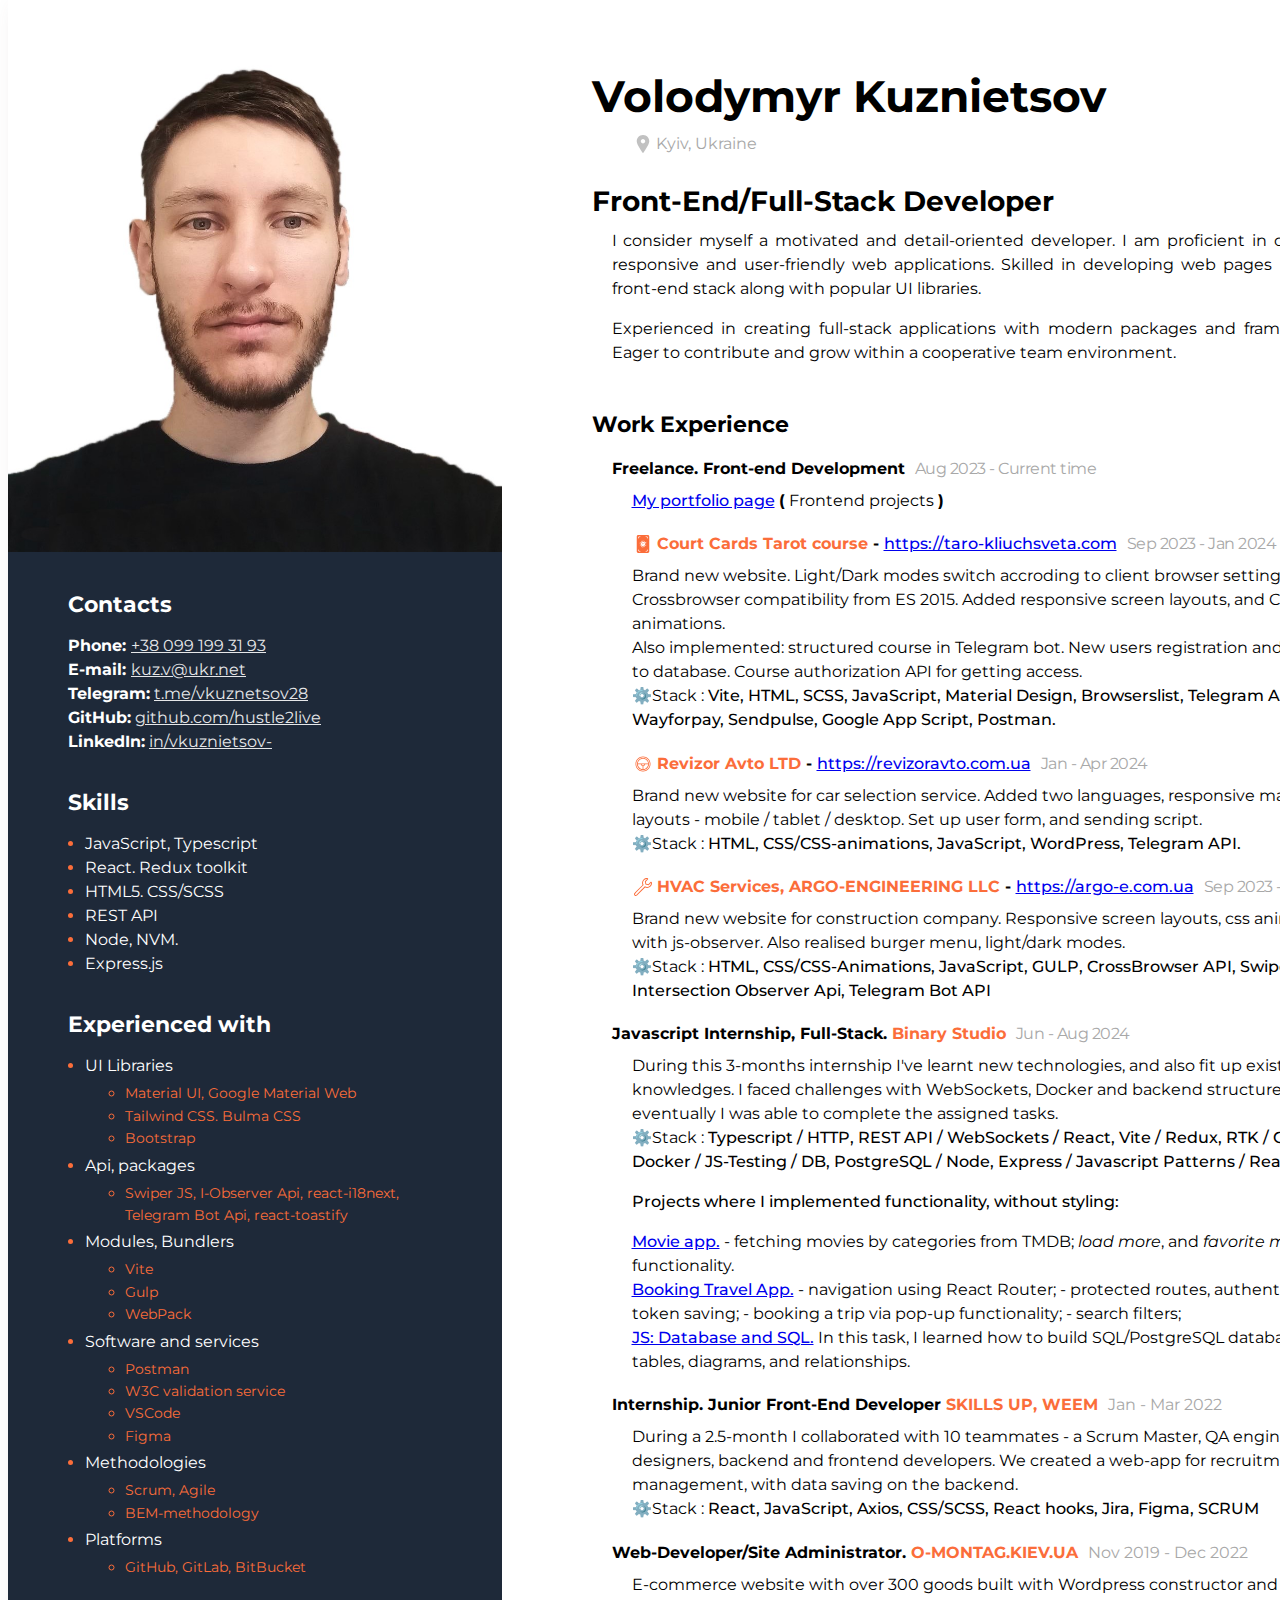
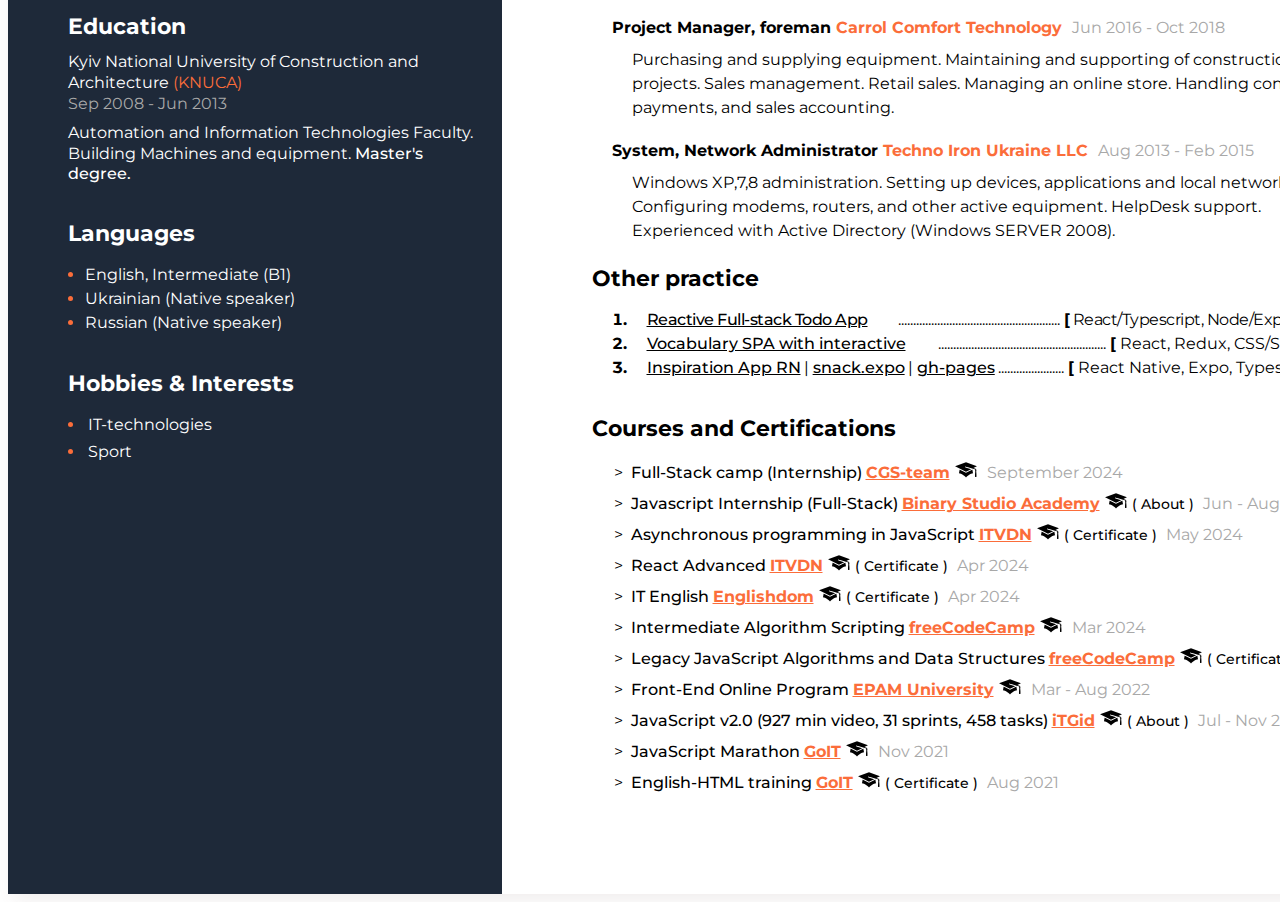
==== commit d5358b4d: "feat: changed content, added esoteric course links" ====
--- a/index.html
+++ b/index.html
@@ -24,7 +24,28 @@
                      <p class="my-name-section">Volodymyr Kuznietsov</p>
                      <p class="work-experience-subtitle">
                         <!-- 06.01.1991 | -->
-                        <span class="my-projects-bracket-2"></span> Kyiv, Ukraine
+                        <span class="my-projects-bracket-2"></span>
+                        <svg
+                           class="svg_ico location"
+                           fill="#a3a3a3"
+                           version="1.1"
+                           xmlns="http://www.w3.org/2000/svg"
+                           xmlns:xlink="http://www.w3.org/1999/xlink"
+                           viewBox="0 0 395.71 395.71"
+                           xml:space="preserve"
+                           stroke="#a3a3a3"
+                        >
+                           <g stroke-width="0"></g>
+                           <g stroke-linecap="round" stroke-linejoin="round"></g>
+                           <g>
+                              <g>
+                                 <path
+                                    d="M197.849,0C122.131,0,60.531,61.609,60.531,137.329c0,72.887,124.591,243.177,129.896,250.388l4.951,6.738 c0.579,0.792,1.501,1.255,2.471,1.255c0.985,0,1.901-0.463,2.486-1.255l4.948-6.738c5.308-7.211,129.896-177.501,129.896-250.388 C335.179,61.609,273.569,0,197.849,0z M197.849,88.138c27.13,0,49.191,22.062,49.191,49.191c0,27.115-22.062,49.191-49.191,49.191 c-27.114,0-49.191-22.076-49.191-49.191C148.658,110.2,170.734,88.138,197.849,88.138z"
+                                 ></path>
+                              </g>
+                           </g>
+                        </svg>
+                        Kyiv, Ukraine
                      </p>
                      <h1 class="about-me-profession">Front-End/Full-Stack Developer</h1>
 
@@ -55,20 +76,174 @@
                            href="https://hustle2live.github.io/Landings/index.html"
                            target="_blank"
                            class="my-projects-link semibold"
-                           >My projects <span> </span>
+                           >My portfolio page <span> </span>
                         </a>
                         <span class="stack">
                            <span class="my-projects-bracket">(</span>
-                           <span>Implemented: websites and landing pages</span>
+                           <span>Frontend projects</span>
                            <span class="my-projects-bracket">)</span>
                         </span>
                      </li>
-                     <li>
-                        <span class="bold"> Used stack: </span>
-                        <span class="semibold"> HTML5, CSS/SCSS, JavaScript, Gulp/Vite, Web API's </span>
-                     </li>
-                  </ul>
-               </div>
+                  </ul>
+               </div>
+
+               <!-- Freelance Projects -->
+
+               <div class="company">
+                  <h4 class="work-experience-title">
+                     <svg
+                        version="1.1"
+                        class="svg_ico"
+                        xmlns="http://www.w3.org/2000/svg"
+                        xmlns:xlink="http://www.w3.org/1999/xlink"
+                        viewBox="0 0 512 512"
+                        xml:space="preserve"
+                        fill="#ffffff"
+                     >
+                        <g stroke-width="0" />
+                        <g stroke-linecap="round" stroke-linejoin="round" />
+                        <g>
+                           <g>
+                              <path
+                                 class="st0"
+                                 d="M263.61,248.796c6.156,7.526,22.58,8.898,26.682-2.034C273.873,235.813,263.61,248.796,263.61,248.796z"
+                              />
+                              <path
+                                 class="st0"
+                                 d="M251.157,246.627c-18.386-8.898-28.466,1.78-29.059,3.56c13.047,11.864,25.5,3.559,25.5,3.559 s0,18.966,2.373,23.119c2.368,4.152,14.822-1.78,14.822-1.78l-10.674,0.594C254.119,275.678,255.008,250.475,251.157,246.627z"
+                              />
+                              <path
+                                 class="st0"
+                                 d="M392.076,0H119.916C96.822,0,78.102,18.729,78.102,41.83v428.356c0,23.102,18.72,41.814,41.814,41.814h272.161 c23.093,0,41.822-18.712,41.822-41.814V41.83C433.898,18.729,415.17,0,392.076,0z M119.161,69.856 c0.008-13.212,10.712-23.924,23.933-23.924h38.703v9.11h-24.585l-28.932,28.94v24.577h-9.119V69.856z M143.085,466.085 c-13.212-0.008-23.932-10.712-23.924-23.932l-0.008-38.704h9.11l0.009,24.584l28.94,28.941h24.576l0.009,9.11H143.085z M314.907,294.068c-3.5-4.136-7.712-6.678-12.063-8.203c-2.009,3.135-4.314,6.068-6.894,8.746 c13.212,20.407-3,39.017,16.822,51.526c-12.805,4.576-24.36-15.441-27.61-33.238c-0.542-2.966-1.598-5.559-2.932-7.881 c-3.186,1.712-6.56,3.119-10.081,4.187c5.437,30.932-24.394,39.339-11.648,63.542c-14.678-2.661-14.678-28.017-8.009-46.694 c1.822-5.102,1.928-10.034,1.068-14.576c-3.805-0.153-7.504-0.712-11.076-1.593c-11.072,21.593-35.242,16.949-36.152,40.356 c-10.373-8.797,1.186-28.814,14.966-40.526c2.318-1.966,4.042-4.186,5.39-6.525c-3.098-1.932-5.988-4.152-8.636-6.627 c-24.085,20.238-46.306-1.441-60.912,21.712c-5.025-14.034,16.928-26.712,36.441-30.271c5.314-0.966,9.627-3.339,13.123-6.339 c-1.716-3.288-3.102-6.779-4.135-10.423c-24.229,1.203-32.292-22.034-53.008-11.119c2.428-13.39,25.542-13.39,42.576-7.305 c2.865,1.017,5.657,1.406,8.356,1.406c0.119-3.712,0.59-7.322,1.399-10.814c-29.547-10.746-21.895-40.813-49.25-41.882 c9.648-11.372,31.605,1.305,44.448,16.424c3.5,4.119,7.708,6.679,12.064,8.203c2.008-3.152,4.313-6.084,6.894-8.762 c-13.208-20.39,3-39.017-16.822-51.509c12.805-4.593,24.361,15.424,27.611,33.221c0.542,2.965,1.601,5.559,2.936,7.881 c3.187-1.696,6.555-3.102,10.072-4.17c-5.432-30.932,24.403-39.339,11.656-63.559c14.674,2.678,14.674,28.017,8.004,46.694 c-1.822,5.119-1.924,10.051-1.063,14.576c3.8,0.169,7.5,0.712,11.067,1.611c11.072-21.594,35.242-16.95,36.157-40.356 c10.377,8.796-1.182,28.813-14.966,40.525c-2.318,1.966-4.042,4.186-5.39,6.525c3.098,1.933,5.988,4.153,8.636,6.628 c24.088-20.237,46.309,1.44,60.911-21.729c5.025,14.051-16.924,26.729-36.44,30.288c-5.318,0.967-9.628,3.339-13.127,6.339 c1.72,3.288,3.101,6.78,4.136,10.407c24.228-1.186,32.296,22.051,53.016,11.136c-2.44,13.39-25.542,13.39-42.576,7.305 c-2.865-1.017-5.662-1.407-8.365-1.407c-0.119,3.712-0.585,7.322-1.398,10.797c29.551,10.745,21.898,40.813,49.254,41.88 C349.704,321.848,327.755,309.186,314.907,294.068z M392.831,442.153c-0.009,13.22-10.704,23.924-23.924,23.924h-38.712v-9.102 h24.585l28.932-28.95v-24.576h9.119V442.153z M383.729,108.56l-0.009-24.586l-28.932-28.94h-24.585l-0.009-9.11h38.72 c13.212,0.009,23.924,10.712,23.916,23.932l0.008,38.704H383.729z"
+                              />
+                           </g>
+                        </g>
+                     </svg>
+                     <span class="orange"> Court Cards Tarot course </span>
+                     -
+                     <a href="https://taro-kliuchsveta.com/" target="_blank" class="my-projects-link semibold"
+                        >https://taro-kliuchsveta.com
+                     </a>
+                     <span class="work-experience-subtitle compress">Sep 2023 - Jan 2024 </span>
+                  </h4>
+                  <ul class="work-experience-description list">
+                     <li>
+                        Brand new website. Light/Dark modes switch accroding to client browser settings. Crossbrowser
+                        compatibility from ES 2015. Added responsive screen layouts, and CSS animations.
+                     </li>
+                     <li>
+                        Also implemented: structured course in Telegram bot. New users registration and saving to
+                        database. Course authorization API for getting access.
+                     </li>
+                     <li class="">
+                        ⚙️Stack :
+                        <span class="semibold">
+                           Vite, HTML, SCSS, JavaScript, Material Design, Browserslist, Telegram API, Wayforpay,
+                           Sendpulse, Google App Script, Postman.
+                        </span>
+                     </li>
+                  </ul>
+               </div>
+
+               <div class="company">
+                  <h4 class="work-experience-title">
+                     <svg
+                        class="svg_ico"
+                        fill="#000000"
+                        version="1.1"
+                        xmlns="http://www.w3.org/2000/svg"
+                        xmlns:xlink="http://www.w3.org/1999/xlink"
+                        viewBox="-51.2 -51.2 614.40 614.40"
+                        xml:space="preserve"
+                        stroke="#000000"
+                        stroke-width="0.00512"
+                        transform="rotate(0)"
+                     >
+                        <g stroke-width="0"></g>
+                        <g stroke-linecap="round" stroke-linejoin="round" stroke="#CCCCCC" stroke-width="1.024"></g>
+                        <g>
+                           <g>
+                              <g>
+                                 <path
+                                    d="M256,0C114.842,0,0,114.842,0,256s114.842,256,256,256s256-114.842,256-256S397.158,0,256,0z M256,486.4 C128.751,486.4,25.6,383.249,25.6,256S128.751,25.6,256,25.6S486.4,128.751,486.4,256S383.249,486.4,256,486.4z"
+                                 ></path>
+                              </g>
+                           </g>
+                           <g>
+                              <g>
+                                 <path
+                                    d="M256,51.2C143.07,51.2,51.2,143.07,51.2,256S143.07,460.8,256,460.8S460.8,368.93,460.8,256S368.93,51.2,256,51.2z M256,76.8c94.652,0,171.964,73.429,178.552,166.4H77.449C84.036,150.229,161.357,76.8,256,76.8z M243.2,434.552 c-88.721-6.281-159.471-77.03-165.751-165.752h103.049c5.427,32.06,30.643,57.276,62.703,62.703V434.552z M206.609,268.8h98.782 c-5.709,22.042-25.557,38.4-49.391,38.4C232.166,307.2,212.318,290.842,206.609,268.8z M268.8,434.552V331.503 c32.06-5.427,57.276-30.643,62.703-62.703h103.049C428.271,357.521,357.521,428.271,268.8,434.552z"
+                                 ></path>
+                              </g>
+                           </g>
+                        </g>
+                     </svg>
+                     <span class="orange">Revizor Avto LTD </span>
+                     -
+                     <a href="https://www.revizoravto.com.ua/" target="_blank" class="my-projects-link semibold"
+                        >https://revizoravto.com.ua</a
+                     >
+                     <span class="work-experience-subtitle compress">Jan - Apr 2024 </span>
+                  </h4>
+                  <ul class="work-experience-description list">
+                     <li>
+                        Brand new website for car selection service. Added two languages, responsive markup layouts -
+                        mobile / tablet / desktop. Set up user form, and sending script.
+                     </li>
+                     <li class="">
+                        ⚙️Stack :
+                        <span class="semibold"> HTML, CSS/CSS-animations, JavaScript, WordPress, Telegram API. </span>
+                     </li>
+                  </ul>
+               </div>
+
+               <div class="company">
+                  <h4 class="work-experience-title">
+                     <svg
+                        fill="#000000"
+                        class="svg_ico"
+                        version="1.1"
+                        id="Layer_1"
+                        xmlns="http://www.w3.org/2000/svg"
+                        xmlns:xlink="http://www.w3.org/1999/xlink"
+                        viewBox="0 0 512 512"
+                        xml:space="preserve"
+                     >
+                        <g stroke-width="0"></g>
+                        <g stroke-linecap="round" stroke-linejoin="round"></g>
+                        <g>
+                           <g>
+                              <g>
+                                 <path
+                                    d="M511.804,133.197c-0.521-10.112-6.946-18.97-16.393-22.596c-2.987-1.143-6.093-1.707-9.173-1.707 c-6.673,0-13.218,2.611-18.116,7.509l-59.81,59.861l-60.868-11.58l-11.571-60.911l59.81-59.861 c7.151-7.159,9.421-17.86,5.803-27.307c-3.627-9.446-12.467-15.88-22.571-16.41C376.397,0.068,373.871,0,371.345,0 c-37.743,0-73.037,14.515-99.379,40.875c-41.728,41.762-52.582,103.518-29.295,156.169L75.537,364.314L33.51,406.374 c-17.63,17.647-54.323,54.366-18.108,90.615C27.801,509.397,40.747,512,49.425,512c23.415,0,41.003-17.604,56.525-33.135 l209.186-209.357c17.783,7.808,37.06,11.878,56.704,11.878c37.521,0,72.798-14.618,99.319-41.156 C499.08,212.292,513.894,173.278,511.804,133.197z M453.052,222.106c-22.443,22.46-51.814,33.656-81.212,33.656 c-21.367,0-42.743-5.914-61.483-17.715C230.4,318.071,125.064,423.484,87.834,460.74c-12.809,12.817-25.609,25.634-38.417,25.634 c-5.299,0-10.607-2.202-15.915-7.509c-18.108-18.125,0-36.25,18.108-54.366C88.84,387.243,194.167,281.83,274.133,201.805 C246.127,157.252,251.307,97.792,290.065,59c22.451-22.468,51.84-33.365,81.271-33.365c2.082,0,4.156,0.051,6.238,0.162 l-69.393,69.444l17.357,91.366l91.298,17.374l69.393-69.453C487.876,166.025,477.09,198.042,453.052,222.106z"
+                                 ></path>
+                              </g>
+                           </g>
+                        </g>
+                     </svg>
+                     <span class="orange">HVAC Services, ARGO-ENGINEERING LLC </span>
+                     -
+                     <a href="https://argo-e.com.ua" target="_blank" class="my-projects-link semibold"
+                        >https://argo-e.com.ua
+                     </a>
+                     <span class="work-experience-subtitle compress">Sep 2023 - Jan 2024 </span>
+                  </h4>
+                  <ul class="work-experience-description list">
+                     <li>
+                        Brand new website for construction company. Responsive screen layouts, css animations with
+                        js-observer. Also realised burger menu, light/dark modes.
+                     </li>
+                     <li class="">
+                        ⚙️Stack :
+                        <span class="semibold">
+                           HTML, CSS/CSS-Animations, JavaScript, GULP, CrossBrowser API, Swiper.js, Intersection
+                           Observer Api, Telegram Bot API
+                        </span>
+                     </li>
+                  </ul>
+               </div>
+
+               <!-- ----------  Freelance Projects  -->
 
                <div hidden class="company">
                   <h4 class="work-experience-title">
@@ -91,8 +266,8 @@
                         client sides: including router/routes management, authorization, registration via email, data
                         processing, DB service.
                      </li>
-                     <li class="bold">
-                        Used stack:
+                     <li class="">
+                        ⚙️Stack :
                         <span class="semibold">
                            Node + Express + PostgreSQL / React + Typescript / Zuztand / Prisma ORM / Emotion CSS /
                            Blueprint JS
@@ -120,14 +295,14 @@
                         was able to complete the assigned tasks.
                      </li>
                      <li></li>
-                     <li class="bold">
-                        Used stack:
+                     <li class="">
+                        ⚙️Stack :
                         <span class="semibold">
                            Typescript / HTTP, REST API / WebSockets / React, Vite / Redux, RTK / CI / CD / Docker /
                            JS-Testing / DB, PostgreSQL / Node, Express / Javascript Patterns / ReactNative
                         </span>
                      </li>
-                     <p><span class="semibold"> Projects where I implemented functionality </span>(without styling):</p>
+                     <p><span class="semibold"> Projects where I implemented functionality, without styling: </span></p>
                      <li>
                         <a
                            href="https://master--beautiful-cassata-3d99f8.netlify.app/"
@@ -166,61 +341,6 @@
                            relationships.
                         </span>
                      </li>
-                  </ul>
-               </div>
-
-               <!-- -------------------------------------------------------- -->
-
-               <div class="company">
-                  <h4 class="work-experience-title">
-                     <span class="orange">Revizor Avto LTD, </span>
-                     <a href="https://www.revizoravto.com.ua/" target="_blank" class="my-projects-link semibold"
-                        >revizoravto.com.ua</a
-                     >
-                     <span class="work-experience-subtitle compress">Jan - Apr 2024 </span>
-                  </h4>
-                  <ul class="work-experience-description list">
-                     <li>
-                        Brand new website for car selection service. Added two languages, responsive markup layouts -
-                        mobile / tablet / desktop. Set up user form, and sending script.
-                     </li>
-                     <li class="bold">
-                        Used stack:
-                        <span class="semibold"> HTML, CSS/CSS-animations, JavaScript, WordPress, Telegram API. </span>
-                     </li>
-                  </ul>
-               </div>
-
-               <div class="company">
-                  <h4 class="work-experience-title">
-                     <span class="orange">ARGO-ENGINEERING LLC,</span>
-                     <a href="https://argo-e.com.ua" target="_blank" class="my-projects-link semibold"
-                        >HVAC Services website
-                     </a>
-                     <span class="work-experience-subtitle compress">Sep 2023 - Jan 2024 </span>
-                  </h4>
-                  <ul class="work-experience-description list">
-                     <li>
-                        Brand new website for construction company. Responsive templates, css animations with
-                        js-observer. Also realised burger menu, light/dark modes.
-                     </li>
-                     <!-- <li>During this project I developed a website for construction company services.</li>
-                     <li>
-                        Also I took part in developing design templates. I also added css animations during scroll-in to
-                        active sections. Realised burger menu, light / night modes, Mobile / Tablet / Desktop screen
-                        views.
-                     </li> -->
-                     <li class="bold">
-                        Used stack:
-                        <span class="semibold">
-                           HTML, CSS/CSS-Animations, JavaScript, GULP, CrossBrowser API, Swiper.js, Intersection
-                           Observer Api, Telegram Bot API
-                        </span>
-                     </li>
-                     <!-- <p>
-                        I also had a one-time tasks like - upgrading company's old website; adding Ukrainian translation
-                        with JavaScript, JSON; Fixing errors and modifying styles with HTML, CSS, JS
-                     </p> -->
                   </ul>
                </div>
 
@@ -237,8 +357,8 @@
                         saving on the backend.
                      </li>
 
-                     <li class="bold">
-                        Used stack:
+                     <li class="">
+                        ⚙️Stack :
                         <span class="semibold">
                            React, JavaScript, Axios, CSS/SCSS, React hooks, Jira, Figma, SCRUM
                         </span>
@@ -315,13 +435,26 @@
                   </li> -->
 
                   <li class="my-project-item">
+                     <p class="my-projects-text compress">
+                        <a href="https://github.com/hustle2live/gtd/" target="_blank" class="my-projects-link"
+                           >Reactive Full-stack Todo App</a
+                        >
+                        <span class="stack">
+                           <span class="dots">...................................................... </span>
+                           <span class="my-projects-bracket">[</span> React/Typescript, Node/Express, SQL, Prisma
+                           <span class="my-projects-bracket">]</span>
+                        </span>
+                     </p>
+                  </li>
+
+                  <li class="my-project-item">
                      <p class="my-projects-text">
-                        <a href="https://hustle2live.github.io/Vocabulary-App/" target="_blank" class="my-projects-link"
-                           >Vocabulary App with interactive</a
+                        <a href="https://github.com/hustle2live/Vocabulary-App" target="_blank" class="my-projects-link"
+                           >Vocabulary SPA with interactive</a
                         >
                         <span class="stack">
-                           <span class="dots"> ................................</span>
-                           <span class="my-projects-bracket">[</span> React, Redux/toolkit, LocalStorage, Bulma CSS
+                           <span class="dots"> ........................................................</span>
+                           <span class="my-projects-bracket">[</span> React, Redux, CSS/SCSS, Bulma CSS
                            <span class="my-projects-bracket">]</span>
                         </span>
                      </p>
@@ -351,20 +484,6 @@
                         </span>
                      </p>
                   </li>
-
-                  <li class="my-project-item">
-                     <p class="my-projects-text compress">
-                        <a href="https://reactive-gtd.netlify.app/" target="_blank" class="my-projects-link"
-                           >Reactive GTD, Todo App</a
-                        >
-                        <span class="stack">
-                           <span class="dots">................................. </span>
-                           <span class="my-projects-bracket">[</span> React+Typescript, Node+Express, PostgreSQL, Prisma
-                           ORM
-                           <span class="my-projects-bracket">]</span>
-                        </span>
-                     </p>
-                  </li>
                </ol>
             </div>
 
@@ -378,14 +497,24 @@
                         <a class="orange bold" href="https://jobs.dou.ua/companies/cgs-team/" target="_blank">
                            CGS-team</a
                         >
+                        <span class="graduate"
+                           ><svg width="24px" height="24px" viewBox="0 0 512 512" xmlns="http://www.w3.org/2000/svg">
+                              <path
+                                 fill="#000000"
+                                 d="M256 89.61L22.486 177.18 256 293.937l111.22-55.61-104.337-31.9A16 16 0 0 1 256 208a16 16 0 0 1-16-16 16 16 0 0 1 16-16l-2.646 8.602 18.537 5.703a16 16 0 0 1 .008.056l27.354 8.365L455 246.645v12.146a16 16 0 0 0-7 13.21 16 16 0 0 0 7.293 13.406C448.01 312.932 448 375.383 448 400c16 10.395 16 10.775 32 0 0-24.614-.008-87.053-7.29-114.584A16 16 0 0 0 480 272a16 16 0 0 0-7-13.227v-25.42L413.676 215.1l75.838-37.92L256 89.61zM119.623 249L106.5 327.74c26.175 3.423 57.486 18.637 86.27 36.627 16.37 10.232 31.703 21.463 44.156 32.36 7.612 6.66 13.977 13.05 19.074 19.337 5.097-6.288 11.462-12.677 19.074-19.337 12.453-10.897 27.785-22.128 44.156-32.36 28.784-17.99 60.095-33.204 86.27-36.627L392.375 249h-6.25L256 314.063 125.873 249h-6.25z"
+                              />
+                           </svg>
+                        </span>
                         <span class="work-experience-subtitle"> September 2024</span>
                      </h4>
                   </li>
 
                   <li>
                      <h4 class="work-experience-description semibold">
-                        Javascript Internship (Full-Stack) 
-                        <a class="orange bold" href="https://binary-studio.com/" target="_blank"> Binary Studio Academy</a>
+                        Javascript Internship (Full-Stack)
+                        <a class="orange bold" href="https://binary-studio.com/" target="_blank">
+                           Binary Studio Academy</a
+                        >
                         <span class="graduate">
                            <svg width="24px" height="24px" viewBox="0 0 512 512" xmlns="http://www.w3.org/2000/svg">
                               <path
@@ -419,9 +548,8 @@
                            href="https://itvdn.com/ua/video/asynchronous-javascript-ua"
                            target="_blank"
                         >
-                           ( <span class="pink"> About </span>
-                        </a>
-                        <span class="credential"> | </span>
+                           (
+                        </a>
                         <a
                            class="credential"
                            href="https://testprovider.com/ru/search-certificate/tp52809668"
@@ -446,9 +574,8 @@
                            </svg>
                         </span>
                         <a class="credential" href="https://itvdn.com/ua/video/react-advanced-ua" target="_blank">
-                           ( <span class="pink"> About </span>
-                        </a>
-                        <span class="credential"> | </span>
+                           (
+                        </a>
                         <a
                            class="credential"
                            href="https://testprovider.com/ru/search-certificate/tp02836959"
@@ -473,9 +600,9 @@
                            </svg>
                         </span>
                         <a class="credential" href="https://testprovider.com/ua/catalog/it-english" target="_blank">
-                           ( <span class="pink"> About </span>
-                        </a>
-                        <span class="credential"> | </span>
+                           (
+                        </a>
+
                         <a
                            class="credential"
                            href="https://testprovider.com/ru/search-certificate/tp41527990"
@@ -497,6 +624,14 @@
                         >
                            freeCodeCamp</a
                         >
+                        <span class="graduate"
+                           ><svg width="24px" height="24px" viewBox="0 0 512 512" xmlns="http://www.w3.org/2000/svg">
+                              <path
+                                 fill="#000000"
+                                 d="M256 89.61L22.486 177.18 256 293.937l111.22-55.61-104.337-31.9A16 16 0 0 1 256 208a16 16 0 0 1-16-16 16 16 0 0 1 16-16l-2.646 8.602 18.537 5.703a16 16 0 0 1 .008.056l27.354 8.365L455 246.645v12.146a16 16 0 0 0-7 13.21 16 16 0 0 0 7.293 13.406C448.01 312.932 448 375.383 448 400c16 10.395 16 10.775 32 0 0-24.614-.008-87.053-7.29-114.584A16 16 0 0 0 480 272a16 16 0 0 0-7-13.227v-25.42L413.676 215.1l75.838-37.92L256 89.61zM119.623 249L106.5 327.74c26.175 3.423 57.486 18.637 86.27 36.627 16.37 10.232 31.703 21.463 44.156 32.36 7.612 6.66 13.977 13.05 19.074 19.337 5.097-6.288 11.462-12.677 19.074-19.337 12.453-10.897 27.785-22.128 44.156-32.36 28.784-17.99 60.095-33.204 86.27-36.627L392.375 249h-6.25L256 314.063 125.873 249h-6.25z"
+                              />
+                           </svg>
+                        </span>
                         <span class="work-experience-subtitle">Mar 2024</span>
                      </h4>
                   </li>
@@ -530,6 +665,15 @@
                         <a class="orange bold" href="https://training.epam.ua/Training/Details/3214" target="_blank">
                            EPAM University</a
                         >
+                        <span class="graduate"
+                           ><svg width="24px" height="24px" viewBox="0 0 512 512" xmlns="http://www.w3.org/2000/svg">
+                              <path
+                                 fill="#000000"
+                                 d="M256 89.61L22.486 177.18 256 293.937l111.22-55.61-104.337-31.9A16 16 0 0 1 256 208a16 16 0 0 1-16-16 16 16 0 0 1 16-16l-2.646 8.602 18.537 5.703a16 16 0 0 1 .008.056l27.354 8.365L455 246.645v12.146a16 16 0 0 0-7 13.21 16 16 0 0 0 7.293 13.406C448.01 312.932 448 375.383 448 400c16 10.395 16 10.775 32 0 0-24.614-.008-87.053-7.29-114.584A16 16 0 0 0 480 272a16 16 0 0 0-7-13.227v-25.42L413.676 215.1l75.838-37.92L256 89.61zM119.623 249L106.5 327.74c26.175 3.423 57.486 18.637 86.27 36.627 16.37 10.232 31.703 21.463 44.156 32.36 7.612 6.66 13.977 13.05 19.074 19.337 5.097-6.288 11.462-12.677 19.074-19.337 12.453-10.897 27.785-22.128 44.156-32.36 28.784-17.99 60.095-33.204 86.27-36.627L392.375 249h-6.25L256 314.063 125.873 249h-6.25z"
+                              />
+                           </svg>
+                        </span>
+
                         <span class="work-experience-subtitle">Mar - Aug 2022</span>
                      </h4>
                   </li>
@@ -558,6 +702,14 @@
                      <h4 class="work-experience-description semibold">
                         JavaScript Marathon
                         <a class="orange bold" href="https://goit.ua/" target="_blank"> GoIT</a>
+                        <span class="graduate"
+                           ><svg width="24px" height="24px" viewBox="0 0 512 512" xmlns="http://www.w3.org/2000/svg">
+                              <path
+                                 fill="#000000"
+                                 d="M256 89.61L22.486 177.18 256 293.937l111.22-55.61-104.337-31.9A16 16 0 0 1 256 208a16 16 0 0 1-16-16 16 16 0 0 1 16-16l-2.646 8.602 18.537 5.703a16 16 0 0 1 .008.056l27.354 8.365L455 246.645v12.146a16 16 0 0 0-7 13.21 16 16 0 0 0 7.293 13.406C448.01 312.932 448 375.383 448 400c16 10.395 16 10.775 32 0 0-24.614-.008-87.053-7.29-114.584A16 16 0 0 0 480 272a16 16 0 0 0-7-13.227v-25.42L413.676 215.1l75.838-37.92L256 89.61zM119.623 249L106.5 327.74c26.175 3.423 57.486 18.637 86.27 36.627 16.37 10.232 31.703 21.463 44.156 32.36 7.612 6.66 13.977 13.05 19.074 19.337 5.097-6.288 11.462-12.677 19.074-19.337 12.453-10.897 27.785-22.128 44.156-32.36 28.784-17.99 60.095-33.204 86.27-36.627L392.375 249h-6.25L256 314.063 125.873 249h-6.25z"
+                              />
+                           </svg>
+                        </span>
                         <span class="work-experience-subtitle"> Nov 2021</span>
                      </h4>
                   </li>
@@ -705,6 +857,7 @@
                      <li class="tech-skills-item">
                         <span class="tech-skills-item-text">Modules, Bundlers</span>
                         <ul>
+                           <li>Vite</li>
                            <li>Gulp</li>
                            <li>WebPack</li>
                         </ul>
@@ -714,7 +867,7 @@
                         <span class="tech-skills-item-text">Software and services</span>
                         <ul>
                            <li>Postman</li>
-                           <li>W3C HTML/CSS validation services</li>
+                           <li>W3C validation service</li>
                            <li>VSCode</li>
                            <li>Figma</li>
                         </ul>
@@ -757,10 +910,13 @@
                   <h3 class="sidebar-title">Languages</h3>
                   <ul class="tech-skills-list">
                      <li class="tech-skills-item">
-                        <span class="tech-skills-item-text">En, Intermediate (B1)</span>
-                     </li>
-                     <li class="tech-skills-item">
-                        <span class="tech-skills-item-text">Uk, Ru (Native speaker)</span>
+                        <span class="tech-skills-item-text">English, Intermediate (B1)</span>
+                     </li>
+                     <li class="tech-skills-item">
+                        <span class="tech-skills-item-text">Ukrainian (Native speaker)</span>
+                     </li>
+                     <li class="tech-skills-item">
+                        <span class="tech-skills-item-text">Russian (Native speaker)</span>
                      </li>
                   </ul>
                </div>
--- a/styles.css
+++ b/styles.css
@@ -338,8 +338,11 @@
 }
 
 .my-education-section li {
-   list-style: none;
+   /* list-style: none; */
+   list-style: '>  ';
    /* margin-top: 1px; */
+   margin-left: 15px;
+   /* line-height: 40px !important; */
 }
 
 .work-experience-title {
@@ -536,31 +539,46 @@
    align-self: flex-start;
 }
 
+.svg_ico {
+   padding-left: 2ch;
+   width: 18px;
+   height: 18px;
+   vertical-align: sub;
+}
+
+.svg_ico path {
+   fill: #fb6d3a;
+}
+
+.svg_ico.location path {
+   fill: #c1c1c1;
+}
+
 @media print {
-/* стили для печати */
-
-html,
-body {
-   overflow: hidden;
-   width: 100%;
-   background: #1e2939;
-   background: grey;
-   /* background: transparent !important; */
-   box-sizing: border-box;
-   margin: 0;
-   margin-right: auto;
-   padding: 0;
-}
-
-.main-container {
-   box-shadow: none !important;
-   padding: 0;
-   box-sizing: border-box;
-   padding-top: 10px;
-   height: 100%;
-}
-
-.sidebar-section {
-   padding: 0;
-}
-}
+   /* стили для печати */
+
+   html,
+   body {
+      overflow: hidden;
+      width: 100%;
+      /* background: #1e2939; */
+      /* background: grey; */
+      background: transparent !important;
+      box-sizing: border-box;
+      margin: 0;
+      margin-right: auto;
+      padding: 0;
+   }
+
+   .main-container {
+      box-shadow: none !important;
+      padding: 0;
+      box-sizing: border-box;
+      padding-top: 10px;
+      height: 100%;
+   }
+
+   .sidebar-section {
+      padding: 0;
+   }
+}
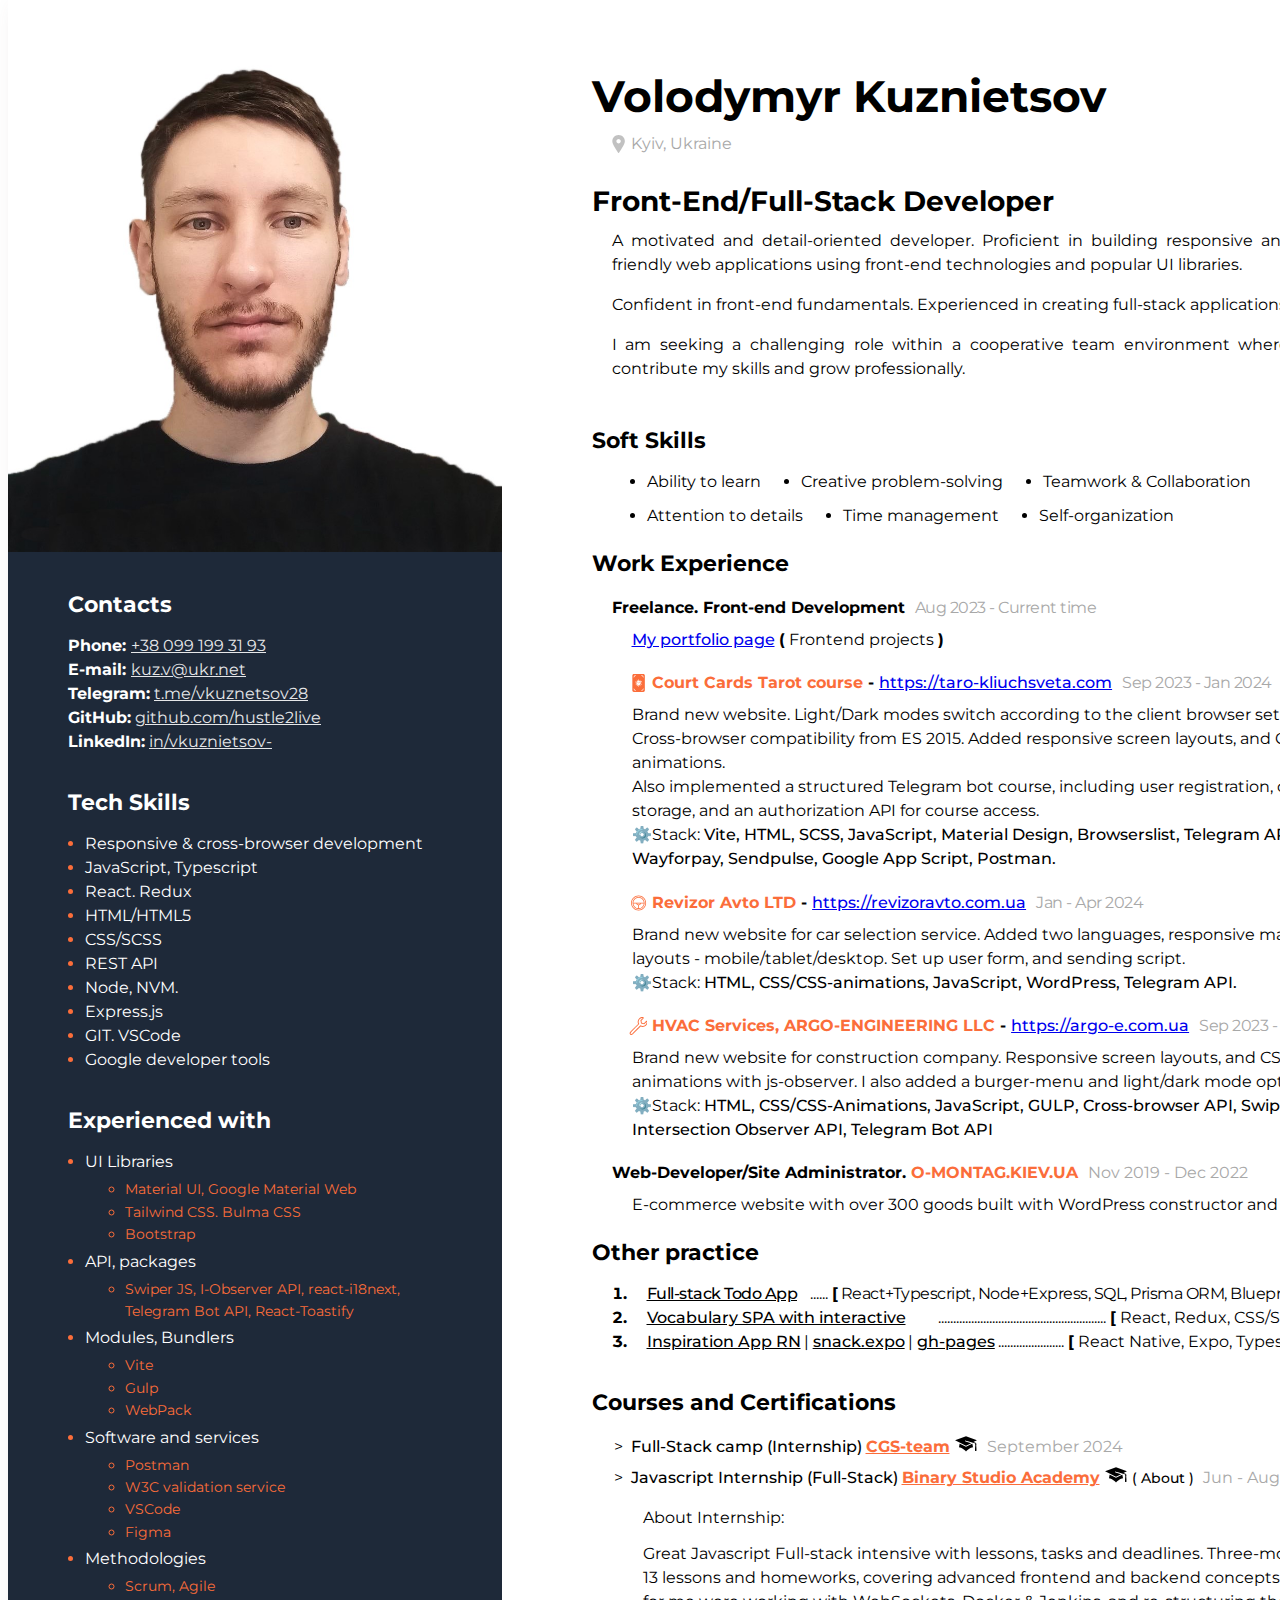
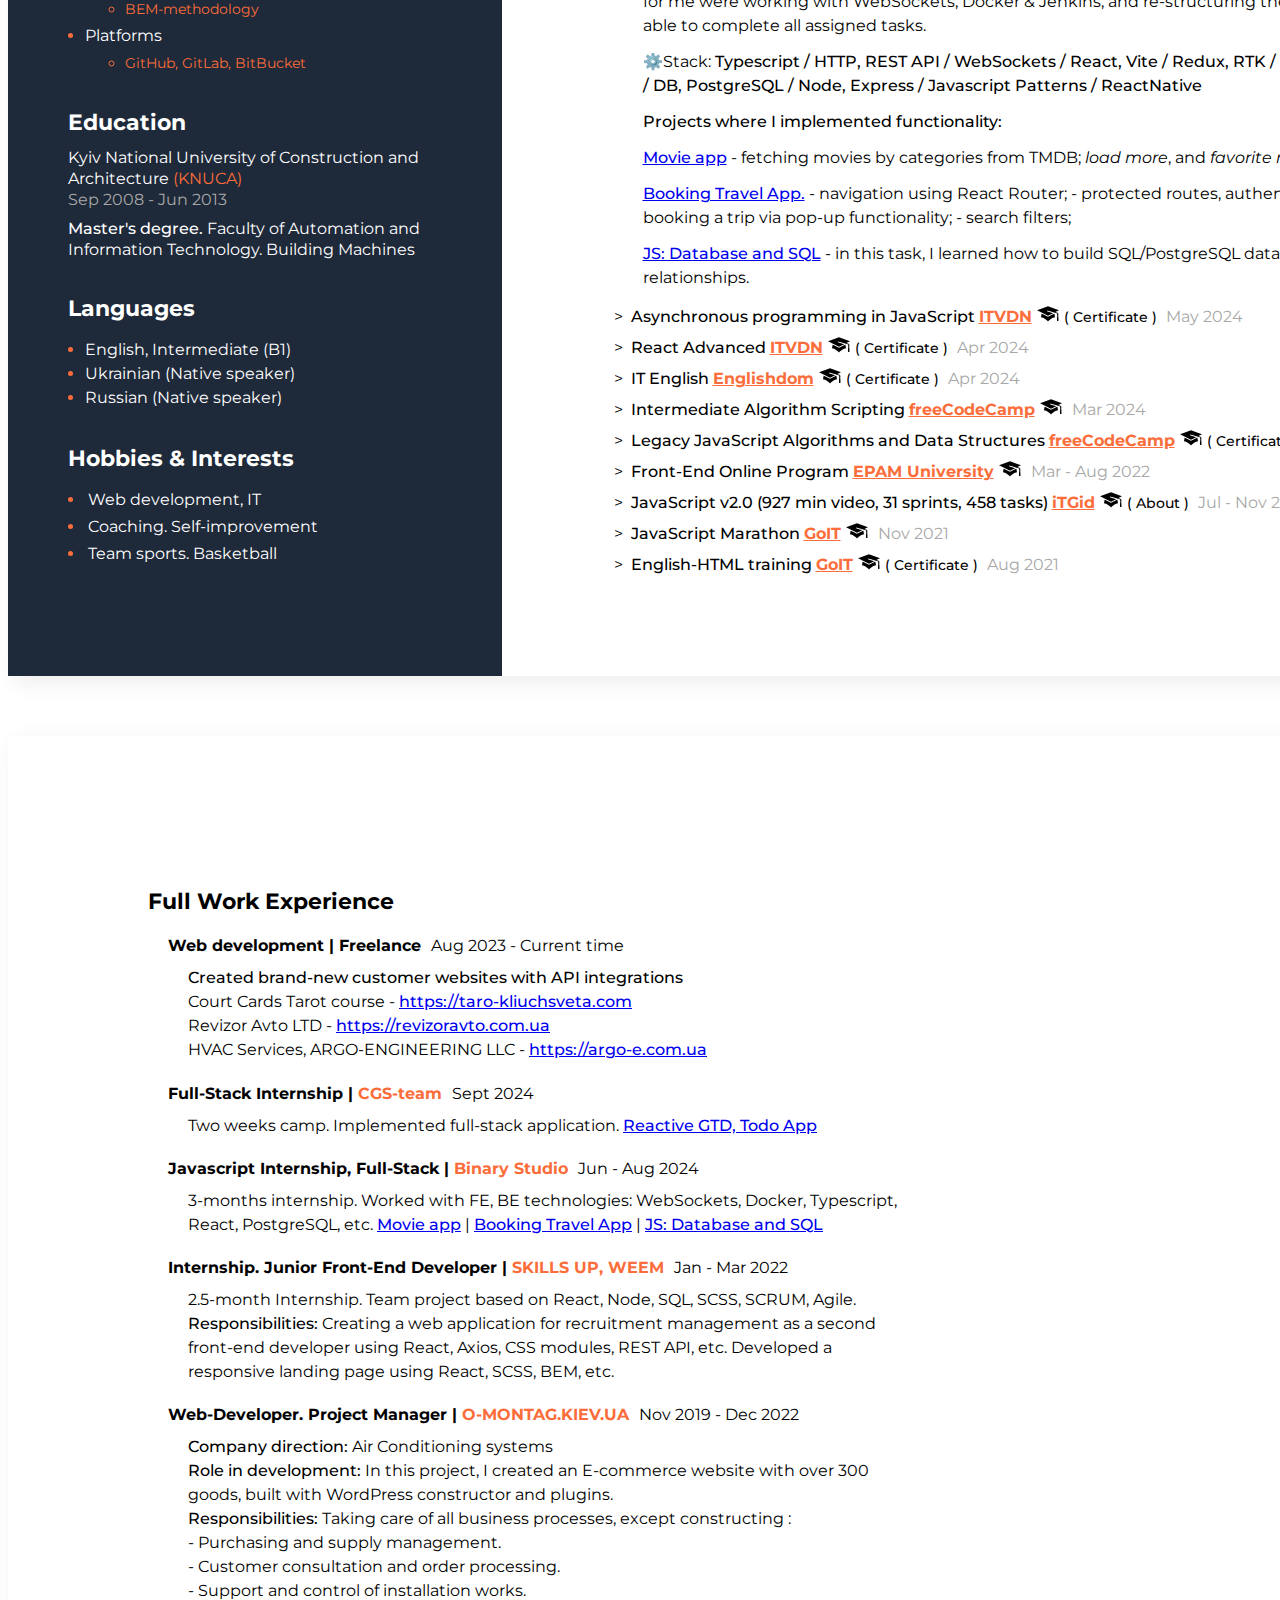
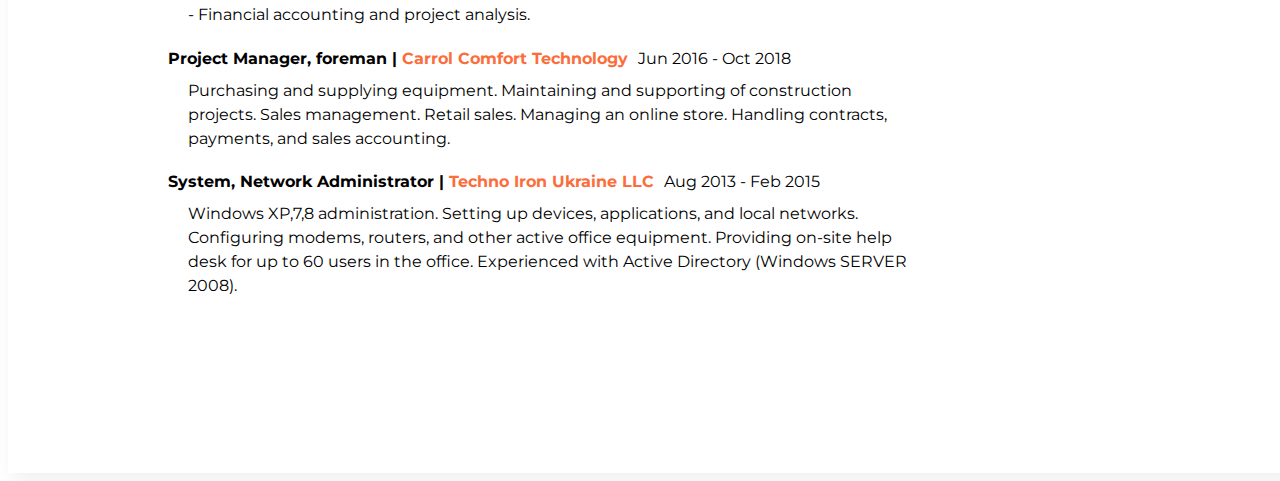
==== commit 2a2dfae8: "feat: changed content, added full work experience description" ====
--- a/index.html
+++ b/index.html
@@ -22,7 +22,7 @@
                <div class="my-profile">
                   <div class="my-description-section">
                      <p class="my-name-section">Volodymyr Kuznietsov</p>
-                     <p class="work-experience-subtitle">
+                     <p class="work-experience-subtitle location">
                         <!-- 06.01.1991 | -->
                         <span class="my-projects-bracket-2"></span>
                         <svg
@@ -50,16 +50,28 @@
                      <h1 class="about-me-profession">Front-End/Full-Stack Developer</h1>
 
                      <p>
-                        I consider myself a motivated and detail-oriented developer. I am proficient in creating
-                        responsive and user-friendly web applications. Skilled in developing web pages using a front-end
-                        stack along with popular UI libraries.
+                        A motivated and detail-oriented developer. Proficient in building responsive and user-friendly
+                        web applications using front-end technologies and popular UI libraries.
                      </p>
+                     <p>Confident in front-end fundamentals. Experienced in creating full-stack applications.</p>
                      <p>
-                        Experienced in creating full-stack applications with modern packages and frameworks. Eager to
-                        contribute and grow within a cooperative team environment.
+                        I am seeking a challenging role within a cooperative team environment where I can contribute my
+                        skills and grow professionally.
                      </p>
                   </div>
                </div>
+
+               <h3>Soft Skills</h3>
+               <ul class="my-description-section about-me">
+                  <li class="soft-skills">Ability to learn</li>
+                  <li class="soft-skills">Creative problem-solving</li>
+                  <li class="soft-skills">Teamwork & Collaboration</li>
+                  <span style="width: 40px"> </span>
+                  <li class="soft-skills">Attention to details</li>
+                  <li class="soft-skills">Time management</li>
+                  <li class="soft-skills">Self-organization</li>
+                  <!-- <li class="soft-skills">Critical thinking</li> -->
+               </ul>
             </div>
 
             <div class="my-work-experience-section">
@@ -128,15 +140,15 @@
                   </h4>
                   <ul class="work-experience-description list">
                      <li>
-                        Brand new website. Light/Dark modes switch accroding to client browser settings. Crossbrowser
-                        compatibility from ES 2015. Added responsive screen layouts, and CSS animations.
-                     </li>
-                     <li>
-                        Also implemented: structured course in Telegram bot. New users registration and saving to
-                        database. Course authorization API for getting access.
+                        Brand new website. Light/Dark modes switch according to the client browser settings.
+                        Cross-browser compatibility from ES 2015. Added responsive screen layouts, and CSS animations.
+                     </li>
+                     <li>
+                        Also implemented a structured Telegram bot course, including user registration, database
+                        storage, and an authorization API for course access.
                      </li>
                      <li class="">
-                        ⚙️Stack :
+                        ⚙️Stack:
                         <span class="semibold">
                            Vite, HTML, SCSS, JavaScript, Material Design, Browserslist, Telegram API, Wayforpay,
                            Sendpulse, Google App Script, Postman.
@@ -188,10 +200,10 @@
                   <ul class="work-experience-description list">
                      <li>
                         Brand new website for car selection service. Added two languages, responsive markup layouts -
-                        mobile / tablet / desktop. Set up user form, and sending script.
+                        mobile/tablet/desktop. Set up user form, and sending script.
                      </li>
                      <li class="">
-                        ⚙️Stack :
+                        ⚙️Stack:
                         <span class="semibold"> HTML, CSS/CSS-animations, JavaScript, WordPress, Telegram API. </span>
                      </li>
                   </ul>
@@ -230,14 +242,14 @@
                   </h4>
                   <ul class="work-experience-description list">
                      <li>
-                        Brand new website for construction company. Responsive screen layouts, css animations with
-                        js-observer. Also realised burger menu, light/dark modes.
+                        Brand new website for construction company. Responsive screen layouts, and CSS animations with
+                        js-observer. I also added a burger-menu and light/dark mode options.
                      </li>
                      <li class="">
-                        ⚙️Stack :
+                        ⚙️Stack:
                         <span class="semibold">
-                           HTML, CSS/CSS-Animations, JavaScript, GULP, CrossBrowser API, Swiper.js, Intersection
-                           Observer Api, Telegram Bot API
+                           HTML, CSS/CSS-Animations, JavaScript, GULP, Cross-browser API, Swiper.js, Intersection
+                           Observer API, Telegram Bot API
                         </span>
                      </li>
                   </ul>
@@ -267,7 +279,7 @@
                         processing, DB service.
                      </li>
                      <li class="">
-                        ⚙️Stack :
+                        ⚙️Stack:
                         <span class="semibold">
                            Node + Express + PostgreSQL / React + Typescript / Zuztand / Prisma ORM / Emotion CSS /
                            Blueprint JS
@@ -276,7 +288,7 @@
                   </ul>
                </div>
 
-               <div class="company">
+               <div hidden class="company">
                   <h4 class="work-experience-title">
                      <span>Javascript Internship, Full-Stack. </span>
                      <span
@@ -296,7 +308,7 @@
                      </li>
                      <li></li>
                      <li class="">
-                        ⚙️Stack :
+                        ⚙️Stack:
                         <span class="semibold">
                            Typescript / HTTP, REST API / WebSockets / React, Vite / Redux, RTK / CI / CD / Docker /
                            JS-Testing / DB, PostgreSQL / Node, Express / Javascript Patterns / ReactNative
@@ -344,7 +356,7 @@
                   </ul>
                </div>
 
-               <div class="company">
+               <div hidden class="company">
                   <h4 class="work-experience-title">
                      Internship. Junior Front-End Developer
                      <span class="orange">SKILLS UP, WEEM</span>
@@ -358,7 +370,7 @@
                      </li>
 
                      <li class="">
-                        ⚙️Stack :
+                        ⚙️Stack:
                         <span class="semibold">
                            React, JavaScript, Axios, CSS/SCSS, React hooks, Jira, Figma, SCRUM
                         </span>
@@ -374,7 +386,7 @@
                   </h4>
 
                   <ul class="work-experience-description list">
-                     <li>E-commerce website with over 300 goods built with Wordpress constructor and plugins.</li>
+                     <li>E-commerce website with over 300 goods built with WordPress constructor and plugins.</li>
                      <!-- <li>
                         It was the beginning of my developer journey, starting with creating a website using a WordPress
                         theme. I learned how to add custom styles to elements with HTML and CSS. I set up e-commerce
@@ -384,7 +396,7 @@
                   </ul>
                </div>
 
-               <div class="company">
+               <div hidden class="company">
                   <h4 class="work-experience-title">
                      Project Manager, foreman
                      <span class="orange">Carrol Comfort Technology</span>
@@ -399,7 +411,7 @@
                   </ul>
                </div>
 
-               <div class="company">
+               <div hidden class="company">
                   <h4 class="work-experience-title">
                      System, Network Administrator
                      <span class="orange">Techno Iron Ukraine LLC</span>
@@ -437,11 +449,12 @@
                   <li class="my-project-item">
                      <p class="my-projects-text compress">
                         <a href="https://github.com/hustle2live/gtd/" target="_blank" class="my-projects-link"
-                           >Reactive Full-stack Todo App</a
+                           >Full-stack Todo App</a
                         >
                         <span class="stack">
-                           <span class="dots">...................................................... </span>
-                           <span class="my-projects-bracket">[</span> React/Typescript, Node/Express, SQL, Prisma
+                           <span class="dots">...... </span>
+                           <span class="my-projects-bracket">[</span> React+Typescript, Node+Express, SQL, Prisma ORM,
+                           Blueprint, Emotion CSS
                            <span class="my-projects-bracket">]</span>
                         </span>
                      </p>
@@ -462,7 +475,13 @@
 
                   <li class="my-project-item">
                      <p class="my-projects-text">
-                        <span class="my-projects-link underline"> Inspiration App RN </span>
+                        <a
+                           href="https://github.com/hustle2live/react-native-test-task"
+                           target="_blank"
+                           class="my-projects-link underline"
+                        >
+                           Inspiration App RN
+                        </a>
                         |
                         <a
                            href="https://snack.expo.dev/@hustle2live/github_hustle2live_react-native-test-task/"
@@ -490,7 +509,6 @@
             <div class="my-education-section">
                <h3>Courses and Certifications</h3>
                <ul class="company">
-                  <span></span>
                   <li>
                      <h4 class="work-experience-description semibold">
                         Full-Stack camp (Internship)
@@ -529,6 +547,62 @@
                         </a>
                         <span class="work-experience-subtitle"> Jun - Aug 2024</span>
                      </h4>
+                     <ul class="work-experience-description list">
+                        <p>About Internship:</p>
+                        <p>
+                           Great Javascript Full-stack intensive with lessons, tasks and deadlines. Three-month
+                           internship consisted of 13 lessons and homeworks, covering advanced frontend and backend
+                           concepts. The most challenging tasks for me were working with WebSockets, Docker &amp;
+                           Jenkins, and re-structuring the backend. Eventually I was able to complete all assigned
+                           tasks.
+                        </p>
+                        <p class="">
+                           ⚙️Stack:
+                           <span class="semibold">
+                              Typescript / HTTP, REST API / WebSockets / React, Vite / Redux, RTK / CI / CD / Docker /
+                              JS-Testing / DB, PostgreSQL / Node, Express / Javascript Patterns / ReactNative
+                           </span>
+                        </p>
+                        <p>
+                           <span class="semibold"> Projects where I implemented functionality: </span>
+                        </p>
+                        <p>
+                           <a
+                              href="https://master--beautiful-cassata-3d99f8.netlify.app/"
+                              target="_blank"
+                              class="semibold my-projects-link"
+                              >Movie app
+                           </a>
+                           <span>
+                              - fetching movies by categories from TMDB; <i> load more</i>, and
+                              <i>favorite movies</i> functionality.
+                           </span>
+                        </p>
+                        <p>
+                           <a
+                              href="https://master--bookings-react.netlify.app/"
+                              target="_blank"
+                              class="semibold my-projects-link"
+                              >Booking Travel App.
+                           </a>
+                           <span>
+                              - navigation using React Router; - protected routes, authentication; - token saving; -
+                              booking a trip via pop-up functionality; - search filters;
+                           </span>
+                        </p>
+                        <p>
+                           <a
+                              href="https://github.com/hustle2live/academy-hw8"
+                              target="_blank"
+                              class="semibold my-projects-link"
+                              >JS: Database and SQL
+                           </a>
+                           <span>
+                              - in this task, I learned how to build SQL/PostgreSQL databases, tables, diagrams, and
+                              relationships.
+                           </span>
+                        </p>
+                     </ul>
                   </li>
 
                   <li>
@@ -800,18 +874,26 @@
             </div>
             <div class="sidebar-info-section">
                <div class="tech-skills-section">
-                  <h3 class="sidebar-title">Skills</h3>
+                  <h3 class="sidebar-title">Tech Skills</h3>
                   <ul class="tech-skills-list">
                      <li class="tech-skills-item">
+                        <span class="tech-skills-item-text">Responsive & cross-browser development</span>
+                     </li>
+
+                     <li class="tech-skills-item">
                         <span class="tech-skills-item-text">JavaScript, Typescript</span>
                      </li>
 
                      <li class="tech-skills-item">
-                        <span class="tech-skills-item-text">React. Redux toolkit </span>
-                     </li>
-
-                     <li class="tech-skills-item">
-                        <span class="tech-skills-item-text">HTML5. CSS/SCSS</span>
+                        <span class="tech-skills-item-text">React. Redux </span>
+                     </li>
+
+                     <li class="tech-skills-item">
+                        <span class="tech-skills-item-text">HTML/HTML5</span>
+                     </li>
+
+                     <li class="tech-skills-item">
+                        <span class="tech-skills-item-text">CSS/SCSS</span>
                      </li>
 
                      <li class="tech-skills-item">
@@ -824,6 +906,14 @@
 
                      <li class="tech-skills-item">
                         <span class="tech-skills-item-text">Express.js</span>
+                     </li>
+
+                     <li class="tech-skills-item">
+                        <span class="tech-skills-item-text">GIT. VSCode</span>
+                     </li>
+
+                     <li class="tech-skills-item">
+                        <span class="tech-skills-item-text">Google developer tools</span>
                      </li>
                   </ul>
                </div>
@@ -845,11 +935,11 @@
                      </li>
 
                      <li class="tech-skills-item">
-                        <span class="tech-skills-item-text">Api, packages</span>
+                        <span class="tech-skills-item-text">API, packages</span>
                         <ul>
                            <li>
-                              Swiper JS, I-Observer Api, react-i18next, <br />
-                              Telegram Bot Api, react-toastify
+                              Swiper JS, I-Observer API, react-i18next, <br />
+                              Telegram Bot API, React-Toastify
                            </li>
                         </ul>
                      </li>
@@ -899,12 +989,11 @@
                      <span class="work-experience-subtitle">Sep 2008 - Jun 2013</span>
                   </p>
                   <p class="tech-skills-item-text">
-                     <span class="tech-skills-list edu">Automation and Information Technologies Faculty.</span>
-                     Building Machines and equipment. <span class="semibold"> Master's degree.</span>
+                     <span class="semibold"> Master's degree. </span>
+                     <span class="tech-skills-list edu">Faculty of Automation and Information Technology.</span>
+                     Building Machines
                   </p>
                </div>
-
-               <!-- <span class="tech-skills-item-text">Automation and Information Technology Faculty </span> -->
 
                <div class="soft-skills-section">
                   <h3 class="sidebar-title">Languages</h3>
@@ -925,15 +1014,186 @@
                   <h3 class="sidebar-title">Hobbies & Interests</h3>
                   <ul class="tech-skills-list">
                      <li class="tech-skills-item">
-                        <p class="tech-skills-item-text">IT-technologies</p>
-                     </li>
-                     <li class="tech-skills-item">
-                        <p class="tech-skills-item-text">Sport</p>
+                        <p class="tech-skills-item-text">Web development, IT</p>
+                     </li>
+                     <li class="tech-skills-item">
+                        <p class="tech-skills-item-text">Coaching. Self-improvement</p>
+                     </li>
+                     <li class="tech-skills-item">
+                        <p class="tech-skills-item-text">Team sports. Basketball</p>
                      </li>
                   </ul>
                </div>
             </div>
          </aside>
       </div>
+      <div class="main-container full-work-experience">
+         <div class="main-content-section">
+            <div class="my-work-experience-section">
+               <h3>Full Work Experience</h3>
+
+               <div class="company">
+                  <h4 class="work-experience-title">
+                     Web development | Freelance
+                     <span class="work-experience-subtitle black">Aug 2023 - Current time </span>
+                  </h4>
+                  <ul class="work-experience-description list">
+                     <li>
+                        <span class="semibold">Created brand-new customer websites with API integrations </span>
+                     </li>
+                     <li>
+                        <span class=""> Court Cards Tarot course </span>
+                        -
+                        <a href="https://taro-kliuchsveta.com/" target="_blank" class="my-projects-link semibold"
+                           >https://taro-kliuchsveta.com
+                        </a>
+                     </li>
+                     <li>
+                        <span class=""> Revizor Avto LTD </span>
+                        -
+                        <a href="https://www.revizoravto.com.ua/" target="_blank" class="my-projects-link semibold"
+                           >https://revizoravto.com.ua</a
+                        >
+                     </li>
+                     <li>
+                        <span class=""> HVAC Services, ARGO-ENGINEERING LLC </span>
+                        -
+                        <a href="https://argo-e.com.ua" target="_blank" class="my-projects-link semibold"
+                           >https://argo-e.com.ua
+                        </a>
+                     </li>
+                  </ul>
+               </div>
+
+               <div class="company">
+                  <h4 class="work-experience-title">
+                     Full-Stack Internship |
+                     <span class="my-projects-link orange">CGS-team</span>
+                     <span class="work-experience-subtitle black">Sept 2024 </span>
+                  </h4>
+                  <ul class="work-experience-description list">
+                     <li>
+                        Two weeks camp. Implemented full-stack application.
+                        <a href="https://reactive-gtd.netlify.app/" target="_blank" class="my-projects-link semibold"
+                           >Reactive GTD, Todo App</a
+                        >
+                     </li>
+                  </ul>
+               </div>
+
+               <div class="company">
+                  <h4 class="work-experience-title">
+                     Javascript Internship, Full-Stack |
+                     <span
+                        class="orange"
+                        href="https://academy.binary-studio.com/"
+                        target="_blank"
+                        class="my-projects-link semibold"
+                        >Binary Studio</span
+                     >
+                     <span class="work-experience-subtitle black">Jun - Aug 2024 </span>
+                  </h4>
+                  <ul class="work-experience-description list">
+                     <li>
+                        3-months internship. Worked with FE, BE technologies: WebSockets, Docker, Typescript, React,
+                        PostgreSQL, etc.
+                        <a
+                           href="https://master--beautiful-cassata-3d99f8.netlify.app/"
+                           target="_blank"
+                           class="semibold my-projects-link"
+                           >Movie app
+                        </a>
+                        |
+                        <a
+                           href="https://master--bookings-react.netlify.app/"
+                           target="_blank"
+                           class="semibold my-projects-link"
+                           >Booking Travel App
+                        </a>
+                        |
+                        <a
+                           href="https://github.com/hustle2live/academy-hw8"
+                           target="_blank"
+                           class="semibold my-projects-link"
+                           >JS: Database and SQL
+                        </a>
+                     </li>
+                  </ul>
+               </div>
+
+               <div class="company">
+                  <h4 class="work-experience-title">
+                     Internship. Junior Front-End Developer |
+                     <span class="orange">SKILLS UP, WEEM</span>
+                     <span class="work-experience-subtitle black">Jan - Mar 2022</span>
+                  </h4>
+                  <ul class="work-experience-description list">
+                     <li>2.5-month Internship. Team project based on React, Node, SQL, SCSS, SCRUM, Agile.</li>
+                     <li>
+                        <span class="semibold"> Responsibilities: </span>
+                        Creating a web application for recruitment management as a second front-end developer using
+                        React, Axios, CSS modules, REST API, etc. Developed a responsive landing page using React, SCSS,
+                        BEM, etc.
+                     </li>
+                  </ul>
+               </div>
+
+               <div class="company">
+                  <h4 class="work-experience-title">
+                     Web-Developer. Project Manager |
+                     <span class="orange">O-MONTAG.KIEV.UA</span>
+                     <span class="work-experience-subtitle black">Nov 2019 - Dec 2022</span>
+                  </h4>
+
+                  <ul class="work-experience-description list">
+                     <li><span class="semibold">Company direction:</span> Air Conditioning systems</li>
+                     <li>
+                        <span class="semibold">Role in development:</span> In this project, I created an E-commerce
+                        website with over 300 goods, built with WordPress constructor and plugins.
+                     </li>
+                     <li>
+                        <span class="semibold">Responsibilities:</span>
+                        Taking care of all business processes, except constructing :
+                        <br />
+                        - Purchasing and supply management. <br />
+                        - Customer consultation and order processing.<br />
+                        - Support and control of installation works. <br />
+                        - Financial accounting and project analysis.
+                     </li>
+                  </ul>
+               </div>
+
+               <div class="company">
+                  <h4 class="work-experience-title">
+                     Project Manager, foreman |
+                     <span class="orange">Carrol Comfort Technology</span>
+                     <span class="work-experience-subtitle black">Jun 2016 - Oct 2018</span>
+                  </h4>
+                  <ul class="work-experience-description list">
+                     <li>
+                        Purchasing and supplying equipment. Maintaining and supporting of construction projects. Sales
+                        management. Retail sales. Managing an online store. Handling contracts, payments, and sales
+                        accounting.
+                     </li>
+                  </ul>
+               </div>
+
+               <div class="company">
+                  <h4 class="work-experience-title">
+                     System, Network Administrator |
+                     <span class="orange">Techno Iron Ukraine LLC</span>
+                     <span class="work-experience-subtitle black">Aug 2013 - Feb 2015</span>
+                  </h4>
+                  <ul class="work-experience-description list">
+                     <li>
+                        Windows XP,7,8 administration. Setting up devices, applications, and local networks. Configuring
+                        modems, routers, and other active office equipment. Providing on-site help desk for up to 60 users in the office. Experienced with Active Directory
+                        (Windows SERVER 2008).
+                     </li>
+                  </ul>
+               </div>
+            </div>
+         </div>
+      </div>
    </body>
 </html>
--- a/styles.css
+++ b/styles.css
@@ -239,6 +239,9 @@
 .my-work-experience-section .work-experience-title {
    padding-left: 20px;
 }
+.my-description-section > .work-experience-subtitle.location {
+   padding-left: 0;
+}
 
 .my-work-experience-section .work-experience-description {
    max-width: 720px;
@@ -342,7 +345,6 @@
    list-style: '>  ';
    /* margin-top: 1px; */
    margin-left: 15px;
-   /* line-height: 40px !important; */
 }
 
 .work-experience-title {
@@ -458,7 +460,7 @@
 
 .expand {
    color: #fb6d3a;
-   border: 1px solid #000;
+   /* border: 1px solid #000; */
    position: absolute;
    margin-top: -6px;
    margin-left: 10px;
@@ -540,7 +542,7 @@
 }
 
 .svg_ico {
-   padding-left: 2ch;
+   padding-left: 1.6ch;
    width: 18px;
    height: 18px;
    vertical-align: sub;
@@ -554,31 +556,73 @@
    fill: #c1c1c1;
 }
 
+.my-education-section .work-experience-description p {
+   margin: 12px 0 12px -12px;
+}
+
+.soft-skills {
+   margin: 0 15px;
+}
+
+.my-description-section.about-me {
+   display: flex;
+   flex-wrap: wrap;
+   /* justify-content: space-evenly; */
+   gap: 10px;
+}
+
+.full-work-experience.main-container {
+   display: flex;
+   flex-direction: column;
+   min-height: 60vh;
+   box-sizing: border-box;
+   padding: 80px 50px;
+   margin-top: 60px;
+}
+
+.full-work-experience > .main-content-section {
+   width: 100%;
+}
+
+/* стили для печати */
 @media print {
-   /* стили для печати */
-
    html,
    body {
-      overflow: hidden;
       width: 100%;
-      /* background: #1e2939; */
       /* background: grey; */
       background: transparent !important;
+      /* background: #1e2939; */
       box-sizing: border-box;
       margin: 0;
-      margin-right: auto;
+      /* margin-right: auto !important; */
       padding: 0;
+      overflow: hidden;
    }
 
    .main-container {
+      margin: 0;
       box-shadow: none !important;
       padding: 0;
       box-sizing: border-box;
-      padding-top: 10px;
+      /* padding-top: 10px; */
       height: 100%;
+      /* overflow: hidden; */
    }
 
    .sidebar-section {
+      position: relative;
       padding: 0;
+      padding-bottom: 118.2px;
    }
-}
+   .sidebar-section::before {
+      display: block;
+      position: absolute;
+      content: '';
+      height: 5px;
+      width: 100%;
+      left: 0;
+      bottom: -5px;
+      background: red;
+      z-index: 9;
+   }
+}
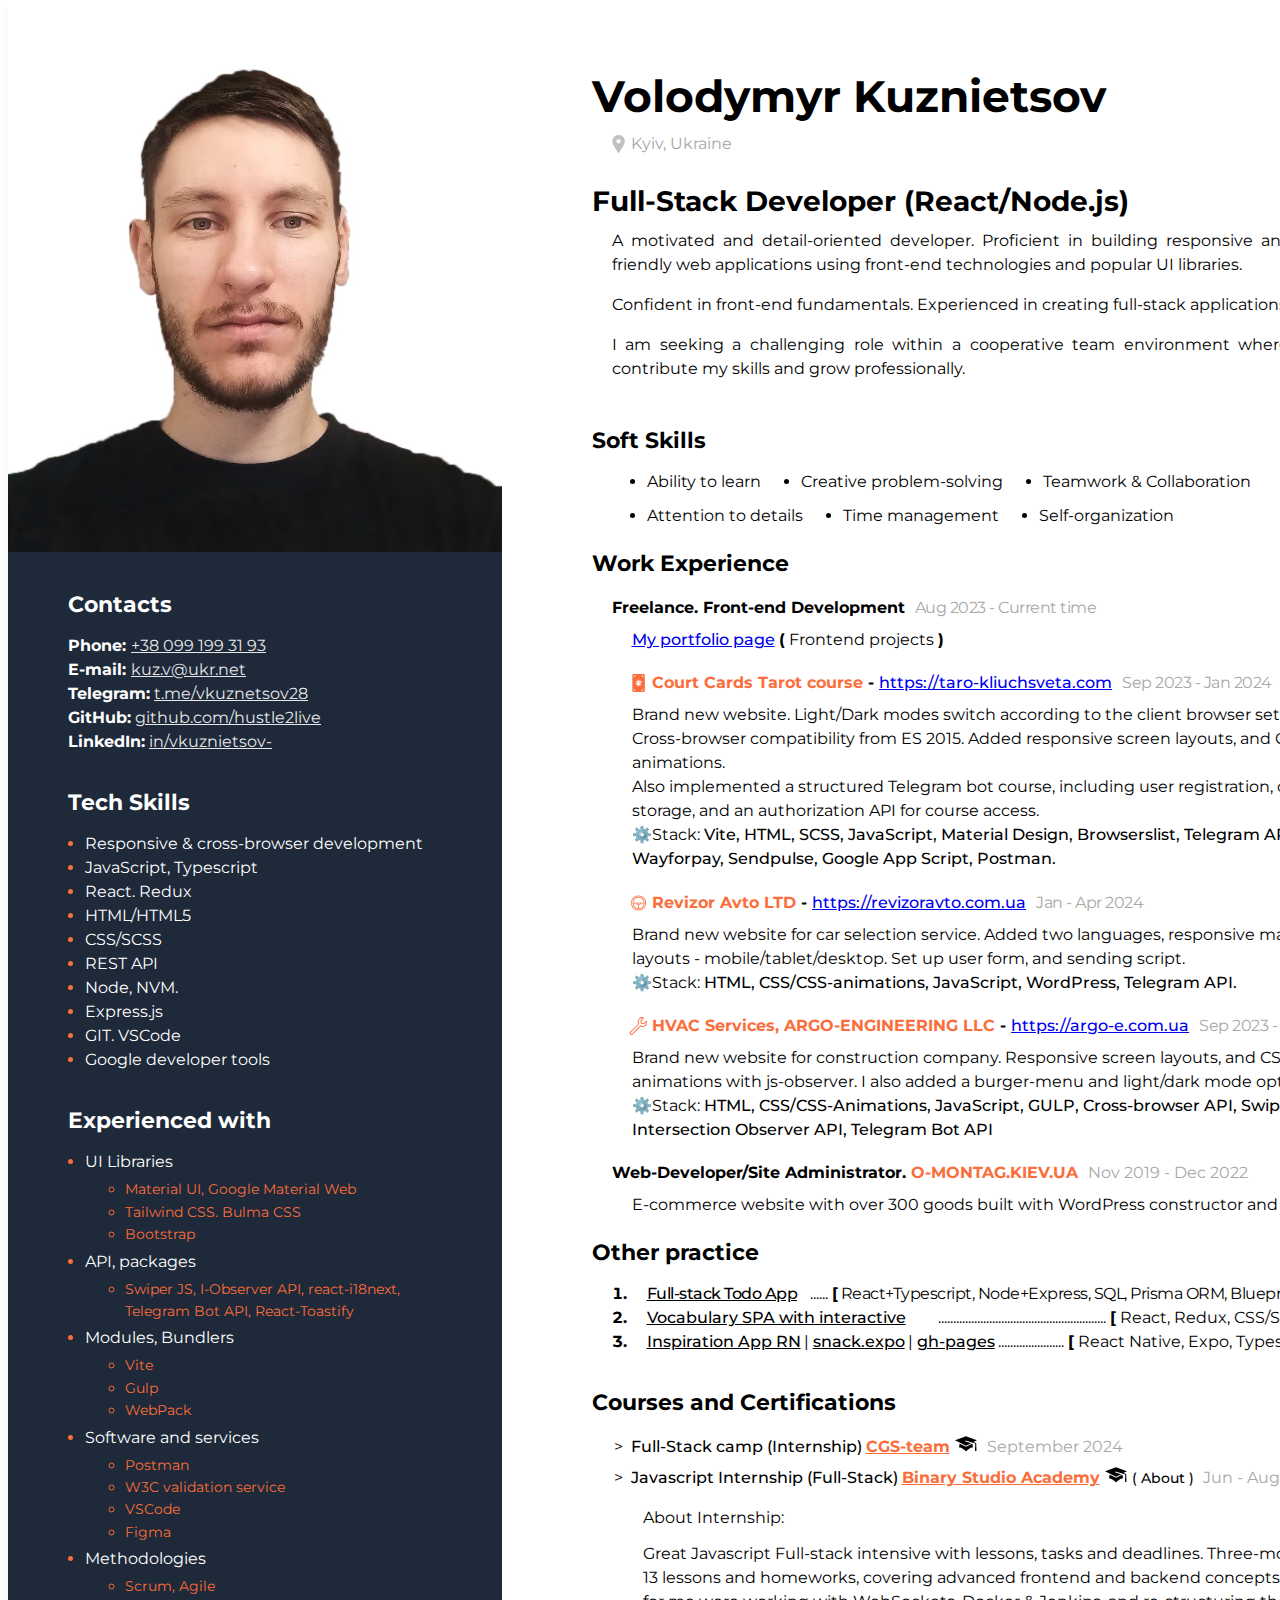
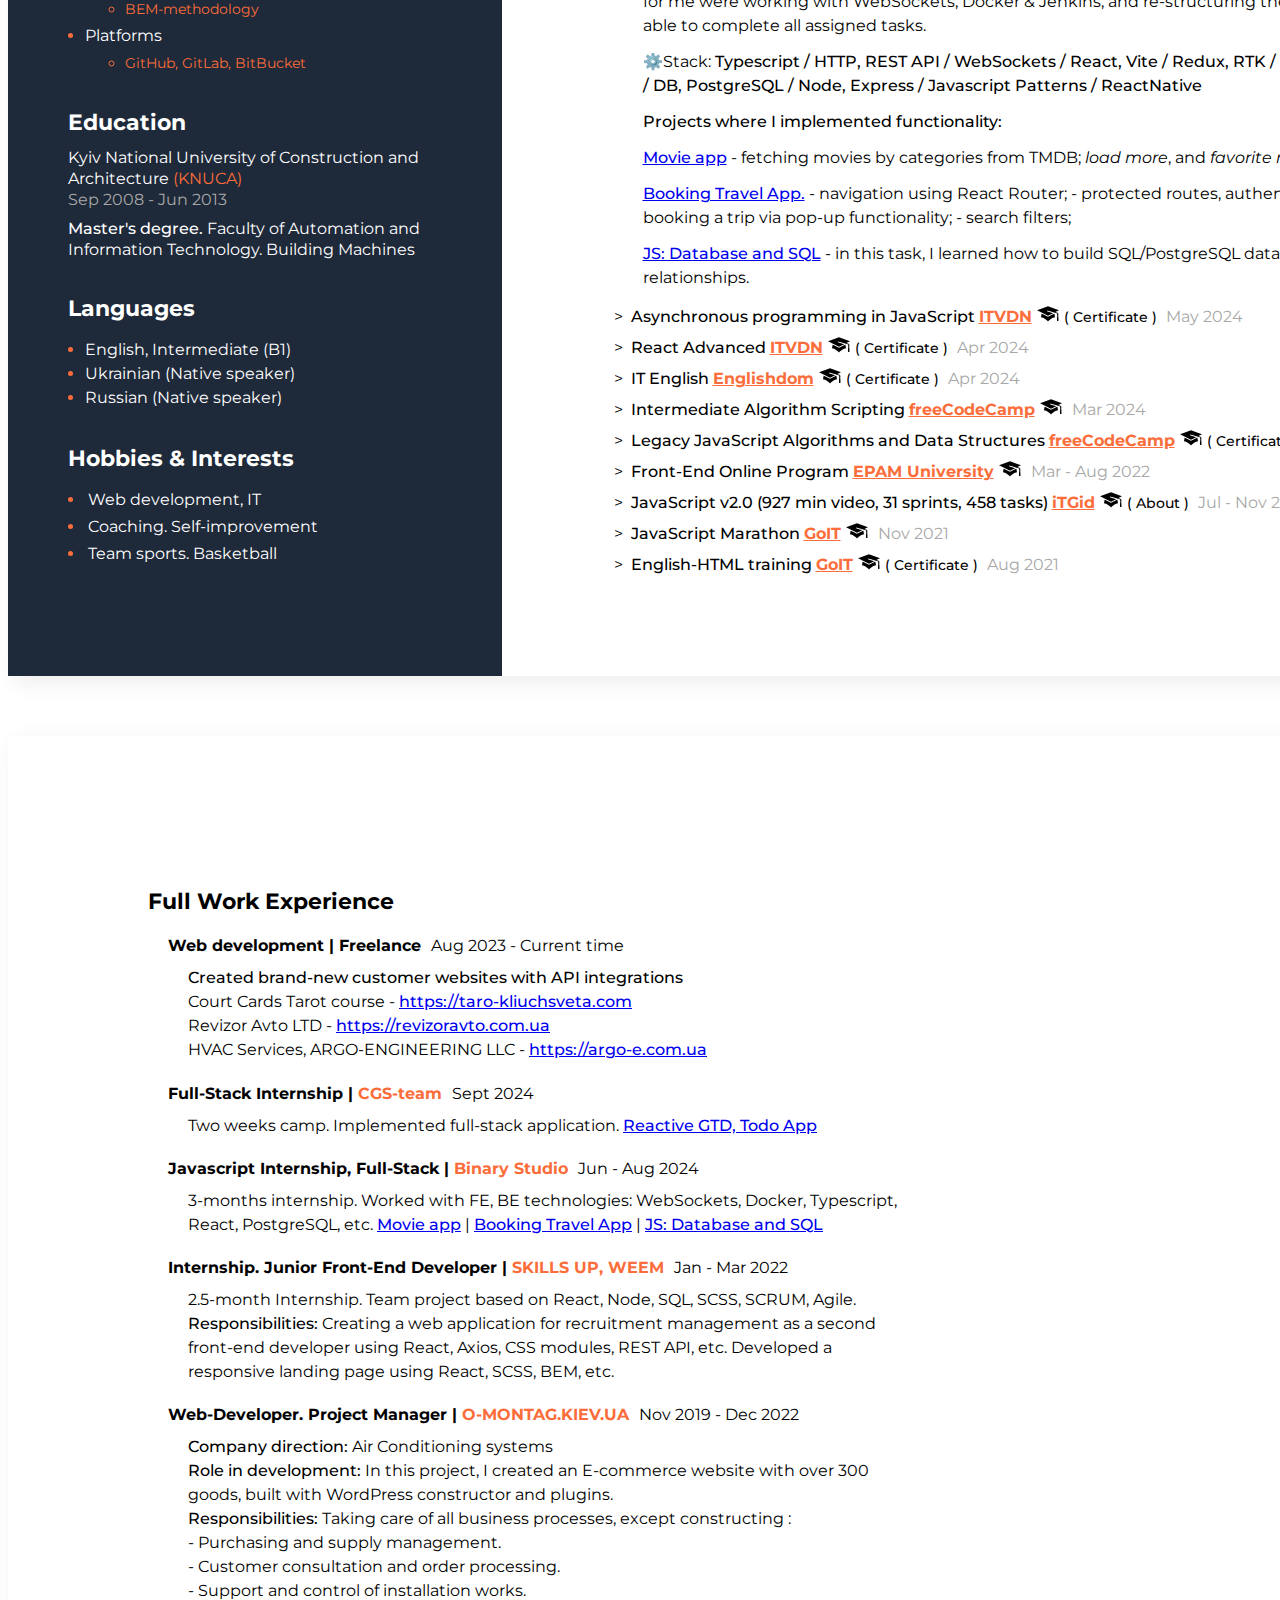
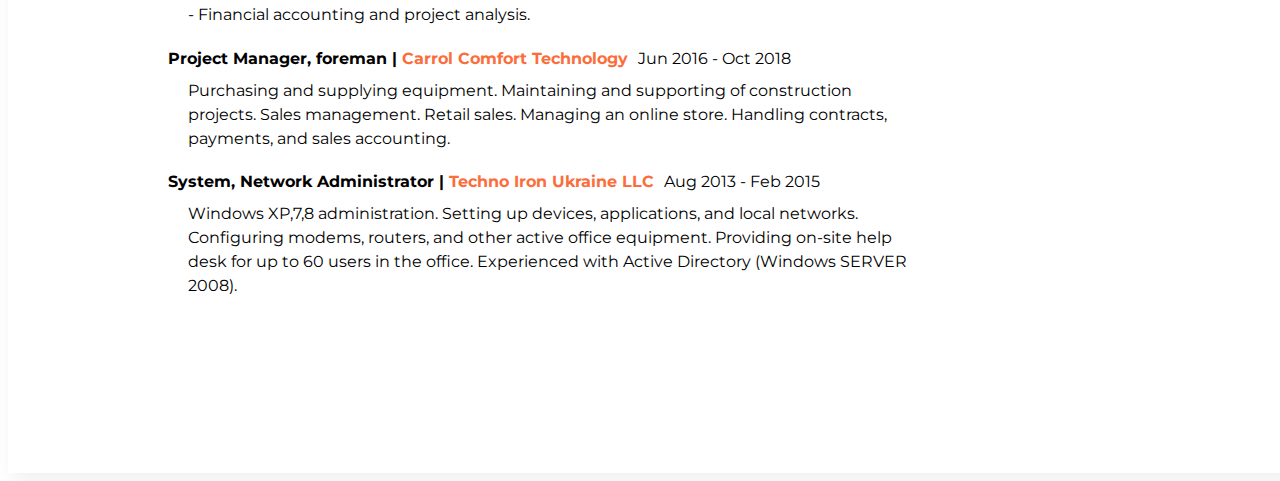
==== commit 5ddb8aac: "featured heading" ====
--- a/index.html
+++ b/index.html
@@ -23,7 +23,6 @@
                   <div class="my-description-section">
                      <p class="my-name-section">Volodymyr Kuznietsov</p>
                      <p class="work-experience-subtitle location">
-                        <!-- 06.01.1991 | -->
                         <span class="my-projects-bracket-2"></span>
                         <svg
                            class="svg_ico location"
@@ -47,7 +46,7 @@
                         </svg>
                         Kyiv, Ukraine
                      </p>
-                     <h1 class="about-me-profession">Front-End/Full-Stack Developer</h1>
+                     <h1 class="about-me-profession">Full-Stack Developer (React/Node.js)</h1>
 
                      <p>
                         A motivated and detail-oriented developer. Proficient in building responsive and user-friendly
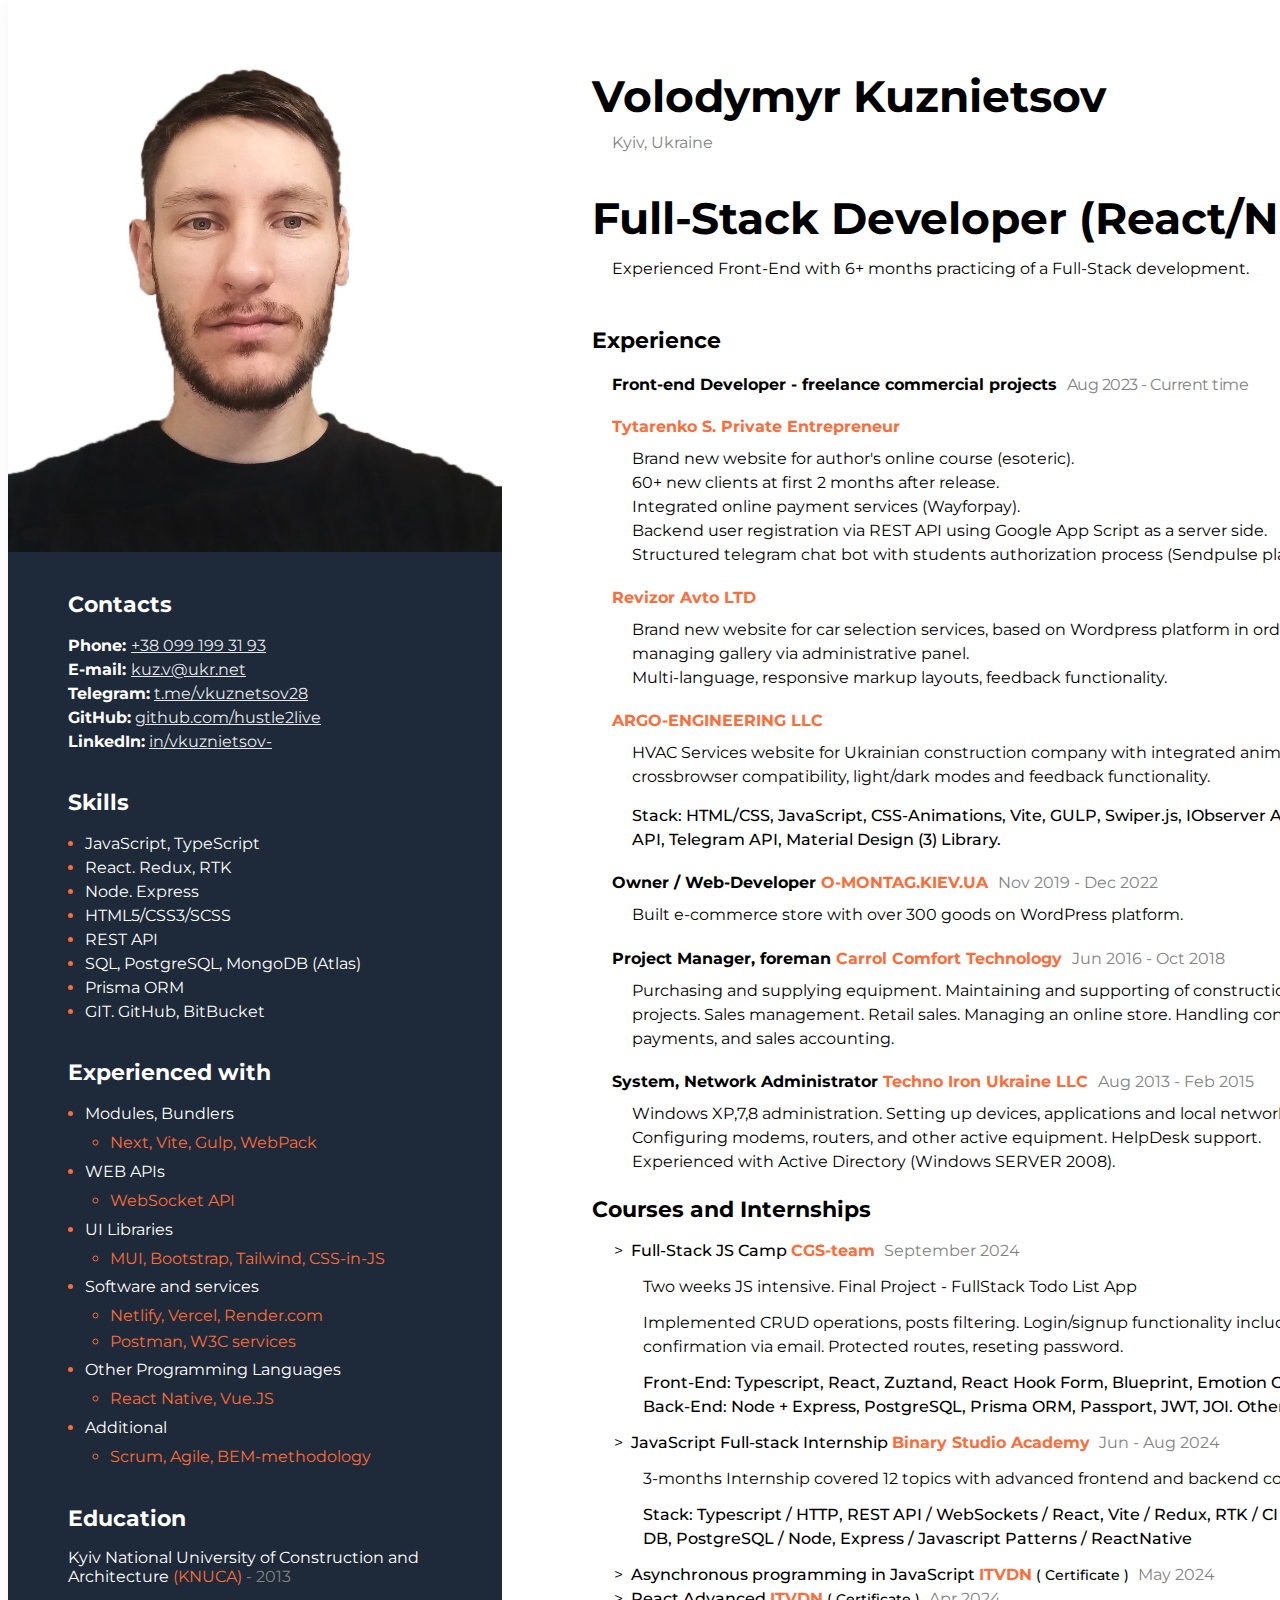
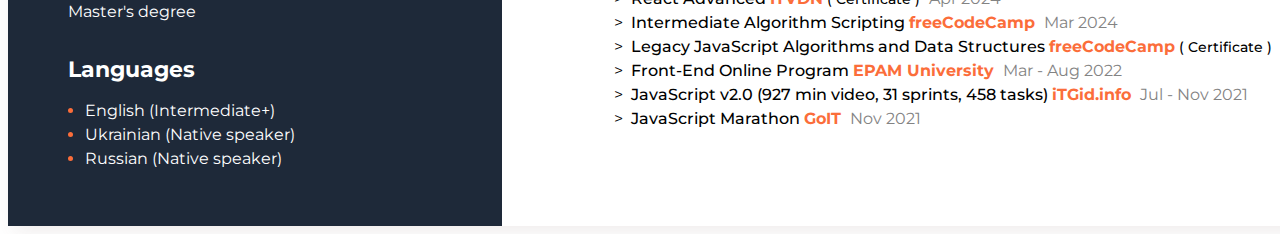
==== commit 0f85cb49: "featured shorted and reviewed" ====
--- a/index.html
+++ b/index.html
@@ -22,66 +22,24 @@
                <div class="my-profile">
                   <div class="my-description-section">
                      <p class="my-name-section">Volodymyr Kuznietsov</p>
-                     <p class="work-experience-subtitle location">
-                        <span class="my-projects-bracket-2"></span>
-                        <svg
-                           class="svg_ico location"
-                           fill="#a3a3a3"
-                           version="1.1"
-                           xmlns="http://www.w3.org/2000/svg"
-                           xmlns:xlink="http://www.w3.org/1999/xlink"
-                           viewBox="0 0 395.71 395.71"
-                           xml:space="preserve"
-                           stroke="#a3a3a3"
-                        >
-                           <g stroke-width="0"></g>
-                           <g stroke-linecap="round" stroke-linejoin="round"></g>
-                           <g>
-                              <g>
-                                 <path
-                                    d="M197.849,0C122.131,0,60.531,61.609,60.531,137.329c0,72.887,124.591,243.177,129.896,250.388l4.951,6.738 c0.579,0.792,1.501,1.255,2.471,1.255c0.985,0,1.901-0.463,2.486-1.255l4.948-6.738c5.308-7.211,129.896-177.501,129.896-250.388 C335.179,61.609,273.569,0,197.849,0z M197.849,88.138c27.13,0,49.191,22.062,49.191,49.191c0,27.115-22.062,49.191-49.191,49.191 c-27.114,0-49.191-22.076-49.191-49.191C148.658,110.2,170.734,88.138,197.849,88.138z"
-                                 ></path>
-                              </g>
-                           </g>
-                        </svg>
-                        Kyiv, Ukraine
-                     </p>
-                     <h1 class="about-me-profession">Full-Stack Developer (React/Node.js)</h1>
-
-                     <p>
-                        A motivated and detail-oriented developer. Proficient in building responsive and user-friendly
-                        web applications using front-end technologies and popular UI libraries.
-                     </p>
-                     <p>Confident in front-end fundamentals. Experienced in creating full-stack applications.</p>
-                     <p>
-                        I am seeking a challenging role within a cooperative team environment where I can contribute my
-                        skills and grow professionally.
-                     </p>
+
+                     <p class="work-experience-subtitle">Kyiv, Ukraine</p>
+
+                     <p class="my-name-section">Full-Stack Developer (React/Node)</p>
+
+                     <p>Experienced Front-End with 6+ months practicing of a Full-Stack development.</p>
                   </div>
                </div>
-
-               <h3>Soft Skills</h3>
-               <ul class="my-description-section about-me">
-                  <li class="soft-skills">Ability to learn</li>
-                  <li class="soft-skills">Creative problem-solving</li>
-                  <li class="soft-skills">Teamwork & Collaboration</li>
-                  <span style="width: 40px"> </span>
-                  <li class="soft-skills">Attention to details</li>
-                  <li class="soft-skills">Time management</li>
-                  <li class="soft-skills">Self-organization</li>
-                  <!-- <li class="soft-skills">Critical thinking</li> -->
-               </ul>
             </div>
 
             <div class="my-work-experience-section">
-               <h3>Work Experience</h3>
-
+               <h3>Experience</h3>
                <div class="company">
                   <h4 class="work-experience-title">
-                     Freelance. Front-end Development
+                     Front-end Developer - freelance commercial projects
                      <span class="work-experience-subtitle compress">Aug 2023 - Current time </span>
                   </h4>
-                  <ul class="work-experience-description list">
+                  <!-- <ul class="work-experience-description list">
                      <li>
                         <a
                            href="https://hustle2live.github.io/Landings/index.html"
@@ -95,307 +53,93 @@
                            <span class="my-projects-bracket">)</span>
                         </span>
                      </li>
-                  </ul>
+                  </ul> -->
                </div>
 
                <!-- Freelance Projects -->
 
                <div class="company">
                   <h4 class="work-experience-title">
-                     <svg
-                        version="1.1"
-                        class="svg_ico"
-                        xmlns="http://www.w3.org/2000/svg"
-                        xmlns:xlink="http://www.w3.org/1999/xlink"
-                        viewBox="0 0 512 512"
-                        xml:space="preserve"
-                        fill="#ffffff"
-                     >
-                        <g stroke-width="0" />
-                        <g stroke-linecap="round" stroke-linejoin="round" />
-                        <g>
-                           <g>
-                              <path
-                                 class="st0"
-                                 d="M263.61,248.796c6.156,7.526,22.58,8.898,26.682-2.034C273.873,235.813,263.61,248.796,263.61,248.796z"
-                              />
-                              <path
-                                 class="st0"
-                                 d="M251.157,246.627c-18.386-8.898-28.466,1.78-29.059,3.56c13.047,11.864,25.5,3.559,25.5,3.559 s0,18.966,2.373,23.119c2.368,4.152,14.822-1.78,14.822-1.78l-10.674,0.594C254.119,275.678,255.008,250.475,251.157,246.627z"
-                              />
-                              <path
-                                 class="st0"
-                                 d="M392.076,0H119.916C96.822,0,78.102,18.729,78.102,41.83v428.356c0,23.102,18.72,41.814,41.814,41.814h272.161 c23.093,0,41.822-18.712,41.822-41.814V41.83C433.898,18.729,415.17,0,392.076,0z M119.161,69.856 c0.008-13.212,10.712-23.924,23.933-23.924h38.703v9.11h-24.585l-28.932,28.94v24.577h-9.119V69.856z M143.085,466.085 c-13.212-0.008-23.932-10.712-23.924-23.932l-0.008-38.704h9.11l0.009,24.584l28.94,28.941h24.576l0.009,9.11H143.085z M314.907,294.068c-3.5-4.136-7.712-6.678-12.063-8.203c-2.009,3.135-4.314,6.068-6.894,8.746 c13.212,20.407-3,39.017,16.822,51.526c-12.805,4.576-24.36-15.441-27.61-33.238c-0.542-2.966-1.598-5.559-2.932-7.881 c-3.186,1.712-6.56,3.119-10.081,4.187c5.437,30.932-24.394,39.339-11.648,63.542c-14.678-2.661-14.678-28.017-8.009-46.694 c1.822-5.102,1.928-10.034,1.068-14.576c-3.805-0.153-7.504-0.712-11.076-1.593c-11.072,21.593-35.242,16.949-36.152,40.356 c-10.373-8.797,1.186-28.814,14.966-40.526c2.318-1.966,4.042-4.186,5.39-6.525c-3.098-1.932-5.988-4.152-8.636-6.627 c-24.085,20.238-46.306-1.441-60.912,21.712c-5.025-14.034,16.928-26.712,36.441-30.271c5.314-0.966,9.627-3.339,13.123-6.339 c-1.716-3.288-3.102-6.779-4.135-10.423c-24.229,1.203-32.292-22.034-53.008-11.119c2.428-13.39,25.542-13.39,42.576-7.305 c2.865,1.017,5.657,1.406,8.356,1.406c0.119-3.712,0.59-7.322,1.399-10.814c-29.547-10.746-21.895-40.813-49.25-41.882 c9.648-11.372,31.605,1.305,44.448,16.424c3.5,4.119,7.708,6.679,12.064,8.203c2.008-3.152,4.313-6.084,6.894-8.762 c-13.208-20.39,3-39.017-16.822-51.509c12.805-4.593,24.361,15.424,27.611,33.221c0.542,2.965,1.601,5.559,2.936,7.881 c3.187-1.696,6.555-3.102,10.072-4.17c-5.432-30.932,24.403-39.339,11.656-63.559c14.674,2.678,14.674,28.017,8.004,46.694 c-1.822,5.119-1.924,10.051-1.063,14.576c3.8,0.169,7.5,0.712,11.067,1.611c11.072-21.594,35.242-16.95,36.157-40.356 c10.377,8.796-1.182,28.813-14.966,40.525c-2.318,1.966-4.042,4.186-5.39,6.525c3.098,1.933,5.988,4.153,8.636,6.628 c24.088-20.237,46.309,1.44,60.911-21.729c5.025,14.051-16.924,26.729-36.44,30.288c-5.318,0.967-9.628,3.339-13.127,6.339 c1.72,3.288,3.101,6.78,4.136,10.407c24.228-1.186,32.296,22.051,53.016,11.136c-2.44,13.39-25.542,13.39-42.576,7.305 c-2.865-1.017-5.662-1.407-8.365-1.407c-0.119,3.712-0.585,7.322-1.398,10.797c29.551,10.745,21.898,40.813,49.254,41.88 C349.704,321.848,327.755,309.186,314.907,294.068z M392.831,442.153c-0.009,13.22-10.704,23.924-23.924,23.924h-38.712v-9.102 h24.585l28.932-28.95v-24.576h9.119V442.153z M383.729,108.56l-0.009-24.586l-28.932-28.94h-24.585l-0.009-9.11h38.72 c13.212,0.009,23.924,10.712,23.916,23.932l0.008,38.704H383.729z"
-                              />
-                           </g>
-                        </g>
-                     </svg>
-                     <span class="orange"> Court Cards Tarot course </span>
-                     -
-                     <a href="https://taro-kliuchsveta.com/" target="_blank" class="my-projects-link semibold"
+                     <span class="orange">Tytarenko S. Private Entrepreneur </span>
+                     <!-- <a href="https://taro-kliuchsveta.com/" target="_blank" class="my-projects-link semibold"
                         >https://taro-kliuchsveta.com
-                     </a>
-                     <span class="work-experience-subtitle compress">Sep 2023 - Jan 2024 </span>
+                     </a> -->
+                     <!-- <span class="work-experience-subtitle compress">Sep 2023 - Jan 2024 </span> -->
+                  </h4>
+
+                  <ul class="work-experience-description list">
+                     <li>Brand new website for author's online course (esoteric).</li>
+                     <li>60+ new clients at first 2 months after release.</li>
+                     <li>Integrated online payment services (Wayforpay).</li>
+                     <li>Backend user registration via REST API using Google App Script as a server side.</li>
+                     <li>Structured telegram chat bot with students authorization process (Sendpulse platform).</li>
+                     <!-- <li class="semibold">
+                        Stack: Vite, JavaScript, HTML, CSS/SCSS, Material Design, REST API, Telegram API.
+                     </li> -->
+                  </ul>
+               </div>
+
+               <div class="company">
+                  <h4 class="work-experience-title">
+                     <span class="orange">Revizor Avto LTD </span>
+                     <!-- <a href="https://www.revizoravto.com.ua/" target="_blank" class="my-projects-link semibold"
+                        >https://revizoravto.com.ua</a
+                     > -->
+                     <!-- <span class="work-experience-subtitle compress">Jan - Apr 2024 </span> -->
                   </h4>
                   <ul class="work-experience-description list">
                      <li>
-                        Brand new website. Light/Dark modes switch according to the client browser settings.
-                        Cross-browser compatibility from ES 2015. Added responsive screen layouts, and CSS animations.
-                     </li>
-                     <li>
-                        Also implemented a structured Telegram bot course, including user registration, database
-                        storage, and an authorization API for course access.
-                     </li>
-                     <li class="">
-                        ⚙️Stack:
-                        <span class="semibold">
-                           Vite, HTML, SCSS, JavaScript, Material Design, Browserslist, Telegram API, Wayforpay,
-                           Sendpulse, Google App Script, Postman.
-                        </span>
-                     </li>
+                        Brand new website for car selection services, based on Wordpress platform in order to managing
+                        gallery via administrative panel.
+                     </li>
+                     <li>Multi-language, responsive markup layouts, feedback functionality.</li>
+                     <!-- <li class="semibold">Stack: HTML/CSS, JavaScript, CSS-animations, Telegram API, WordPress</li> -->
                   </ul>
                </div>
 
                <div class="company">
                   <h4 class="work-experience-title">
-                     <svg
-                        class="svg_ico"
-                        fill="#000000"
-                        version="1.1"
-                        xmlns="http://www.w3.org/2000/svg"
-                        xmlns:xlink="http://www.w3.org/1999/xlink"
-                        viewBox="-51.2 -51.2 614.40 614.40"
-                        xml:space="preserve"
-                        stroke="#000000"
-                        stroke-width="0.00512"
-                        transform="rotate(0)"
-                     >
-                        <g stroke-width="0"></g>
-                        <g stroke-linecap="round" stroke-linejoin="round" stroke="#CCCCCC" stroke-width="1.024"></g>
-                        <g>
-                           <g>
-                              <g>
-                                 <path
-                                    d="M256,0C114.842,0,0,114.842,0,256s114.842,256,256,256s256-114.842,256-256S397.158,0,256,0z M256,486.4 C128.751,486.4,25.6,383.249,25.6,256S128.751,25.6,256,25.6S486.4,128.751,486.4,256S383.249,486.4,256,486.4z"
-                                 ></path>
-                              </g>
-                           </g>
-                           <g>
-                              <g>
-                                 <path
-                                    d="M256,51.2C143.07,51.2,51.2,143.07,51.2,256S143.07,460.8,256,460.8S460.8,368.93,460.8,256S368.93,51.2,256,51.2z M256,76.8c94.652,0,171.964,73.429,178.552,166.4H77.449C84.036,150.229,161.357,76.8,256,76.8z M243.2,434.552 c-88.721-6.281-159.471-77.03-165.751-165.752h103.049c5.427,32.06,30.643,57.276,62.703,62.703V434.552z M206.609,268.8h98.782 c-5.709,22.042-25.557,38.4-49.391,38.4C232.166,307.2,212.318,290.842,206.609,268.8z M268.8,434.552V331.503 c32.06-5.427,57.276-30.643,62.703-62.703h103.049C428.271,357.521,357.521,428.271,268.8,434.552z"
-                                 ></path>
-                              </g>
-                           </g>
-                        </g>
-                     </svg>
-                     <span class="orange">Revizor Avto LTD </span>
-                     -
-                     <a href="https://www.revizoravto.com.ua/" target="_blank" class="my-projects-link semibold"
-                        >https://revizoravto.com.ua</a
-                     >
-                     <span class="work-experience-subtitle compress">Jan - Apr 2024 </span>
+                     <span class="orange">ARGO-ENGINEERING LLC </span>
+                     <!-- <a href="https://argo-e.com.ua" target="_blank" class="my-projects-link semibold"
+                        >https://argo-e.com.ua
+                     </a> -->
+                     <!-- <span class="work-experience-subtitle compress">Sep 2023 - Jan 2024 </span> -->
                   </h4>
                   <ul class="work-experience-description list">
                      <li>
-                        Brand new website for car selection service. Added two languages, responsive markup layouts -
-                        mobile/tablet/desktop. Set up user form, and sending script.
-                     </li>
-                     <li class="">
-                        ⚙️Stack:
-                        <span class="semibold"> HTML, CSS/CSS-animations, JavaScript, WordPress, Telegram API. </span>
-                     </li>
-                  </ul>
-               </div>
+                        HVAC Services website for Ukrainian construction company with integrated animations,
+                        crossbrowser compatibility, light/dark modes and feedback functionality.
+                     </li>
+                     <!-- <li>Responsive markup layouts, CSS animations, burger-menu, light/dark modes.</li> -->
+                     <!-- <li>Provided feedback sending form functionality via REST API.</li> -->
+                     <!-- <li class="semibold">
+                        Stack: HTML/CSS, CSS-Animations, JavaScript, GULP, Swiper.js, IObserver API, Cross-browser API,
+                        Telegram Bot API
+                     </li> -->
+                  </ul>
+               </div>
+               <ul class="work-experience-description list">
+                  <li class="semibold">
+                     Stack: HTML/CSS, JavaScript, CSS-Animations, Vite, GULP, Swiper.js, IObserver API, REST API,
+                     Telegram API, Material Design (3) Library.
+                  </li>
+               </ul>
+
+               <!-- ----------  Freelance Projects  -->
 
                <div class="company">
                   <h4 class="work-experience-title">
-                     <svg
-                        fill="#000000"
-                        class="svg_ico"
-                        version="1.1"
-                        id="Layer_1"
-                        xmlns="http://www.w3.org/2000/svg"
-                        xmlns:xlink="http://www.w3.org/1999/xlink"
-                        viewBox="0 0 512 512"
-                        xml:space="preserve"
-                     >
-                        <g stroke-width="0"></g>
-                        <g stroke-linecap="round" stroke-linejoin="round"></g>
-                        <g>
-                           <g>
-                              <g>
-                                 <path
-                                    d="M511.804,133.197c-0.521-10.112-6.946-18.97-16.393-22.596c-2.987-1.143-6.093-1.707-9.173-1.707 c-6.673,0-13.218,2.611-18.116,7.509l-59.81,59.861l-60.868-11.58l-11.571-60.911l59.81-59.861 c7.151-7.159,9.421-17.86,5.803-27.307c-3.627-9.446-12.467-15.88-22.571-16.41C376.397,0.068,373.871,0,371.345,0 c-37.743,0-73.037,14.515-99.379,40.875c-41.728,41.762-52.582,103.518-29.295,156.169L75.537,364.314L33.51,406.374 c-17.63,17.647-54.323,54.366-18.108,90.615C27.801,509.397,40.747,512,49.425,512c23.415,0,41.003-17.604,56.525-33.135 l209.186-209.357c17.783,7.808,37.06,11.878,56.704,11.878c37.521,0,72.798-14.618,99.319-41.156 C499.08,212.292,513.894,173.278,511.804,133.197z M453.052,222.106c-22.443,22.46-51.814,33.656-81.212,33.656 c-21.367,0-42.743-5.914-61.483-17.715C230.4,318.071,125.064,423.484,87.834,460.74c-12.809,12.817-25.609,25.634-38.417,25.634 c-5.299,0-10.607-2.202-15.915-7.509c-18.108-18.125,0-36.25,18.108-54.366C88.84,387.243,194.167,281.83,274.133,201.805 C246.127,157.252,251.307,97.792,290.065,59c22.451-22.468,51.84-33.365,81.271-33.365c2.082,0,4.156,0.051,6.238,0.162 l-69.393,69.444l17.357,91.366l91.298,17.374l69.393-69.453C487.876,166.025,477.09,198.042,453.052,222.106z"
-                                 ></path>
-                              </g>
-                           </g>
-                        </g>
-                     </svg>
-                     <span class="orange">HVAC Services, ARGO-ENGINEERING LLC </span>
-                     -
-                     <a href="https://argo-e.com.ua" target="_blank" class="my-projects-link semibold"
-                        >https://argo-e.com.ua
-                     </a>
-                     <span class="work-experience-subtitle compress">Sep 2023 - Jan 2024 </span>
-                  </h4>
-                  <ul class="work-experience-description list">
-                     <li>
-                        Brand new website for construction company. Responsive screen layouts, and CSS animations with
-                        js-observer. I also added a burger-menu and light/dark mode options.
-                     </li>
-                     <li class="">
-                        ⚙️Stack:
-                        <span class="semibold">
-                           HTML, CSS/CSS-Animations, JavaScript, GULP, Cross-browser API, Swiper.js, Intersection
-                           Observer API, Telegram Bot API
-                        </span>
-                     </li>
-                  </ul>
-               </div>
-
-               <!-- ----------  Freelance Projects  -->
-
-               <div hidden class="company">
-                  <h4 class="work-experience-title">
-                     <span>Full-Stack Internship. </span>
-                     <span class="my-projects-link orange">CGS-team</span>
-                     <span class="work-experience-subtitle compress">September 2024 </span>
-                  </h4>
-                  <ul class="work-experience-description list">
-                     <!-- <li>
-                        <a href="https://reactive-gtd.netlify.app/" target="_blank" class="my-projects-link semibold"
-                           >Reactive GTD, Todo App</a
-                        >
-                        <span class="stack">
-                           <span class="my-projects-bracket">(</span> Implemented full project
-                           <span class="my-projects-bracket">)</span>
-                        </span>
-                     </li> -->
-                     <li>
-                        During two weeks camp, I worked on a full-stack application. I developed both - server and
-                        client sides: including router/routes management, authorization, registration via email, data
-                        processing, DB service.
-                     </li>
-                     <li class="">
-                        ⚙️Stack:
-                        <span class="semibold">
-                           Node + Express + PostgreSQL / React + Typescript / Zuztand / Prisma ORM / Emotion CSS /
-                           Blueprint JS
-                        </span>
-                     </li>
-                  </ul>
-               </div>
-
-               <div hidden class="company">
-                  <h4 class="work-experience-title">
-                     <span>Javascript Internship, Full-Stack. </span>
-                     <span
-                        class="orange"
-                        href="https://academy.binary-studio.com/"
-                        target="_blank"
-                        class="my-projects-link semibold"
-                        >Binary Studio</span
-                     >
-                     <span class="work-experience-subtitle compress">Jun - Aug 2024 </span>
-                  </h4>
-                  <ul class="work-experience-description list">
-                     <li>
-                        During this 3-months internship I've learnt new technologies, and also fit up existing
-                        knowledges. I faced challenges with WebSockets, Docker and backend structure, but eventually I
-                        was able to complete the assigned tasks.
-                     </li>
-                     <li></li>
-                     <li class="">
-                        ⚙️Stack:
-                        <span class="semibold">
-                           Typescript / HTTP, REST API / WebSockets / React, Vite / Redux, RTK / CI / CD / Docker /
-                           JS-Testing / DB, PostgreSQL / Node, Express / Javascript Patterns / ReactNative
-                        </span>
-                     </li>
-                     <p><span class="semibold"> Projects where I implemented functionality, without styling: </span></p>
-                     <li>
-                        <a
-                           href="https://master--beautiful-cassata-3d99f8.netlify.app/"
-                           target="_blank"
-                           class="semibold my-projects-link"
-                           >Movie app.
-                        </a>
-                        <span>
-                           - fetching movies by categories from TMDB; <i> load more</i>, and
-                           <i>favorite movies</i> functionality.
-                        </span>
-                     </li>
-
-                     <li>
-                        <a
-                           href="https://master--bookings-react.netlify.app/"
-                           target="_blank"
-                           class="semibold my-projects-link"
-                           >Booking Travel App.
-                        </a>
-                        <span>
-                           - navigation using React Router; - protected routes, authentication; - token saving; -
-                           booking a trip via pop-up functionality; - search filters;
-                        </span>
-                     </li>
-
-                     <li>
-                        <a
-                           href="https://github.com/hustle2live/academy-hw8"
-                           target="_blank"
-                           class="semibold my-projects-link"
-                           >JS: Database and SQL.
-                        </a>
-                        <span>
-                           In this task, I learned how to build SQL/PostgreSQL databases, tables, diagrams, and
-                           relationships.
-                        </span>
-                     </li>
-                  </ul>
-               </div>
-
-               <div hidden class="company">
-                  <h4 class="work-experience-title">
-                     Internship. Junior Front-End Developer
-                     <span class="orange">SKILLS UP, WEEM</span>
-                     <span class="work-experience-subtitle">Jan - Mar 2022</span>
-                  </h4>
-                  <ul class="work-experience-description list">
-                     <li>
-                        During a 2.5-month I collaborated with 10 teammates - a Scrum Master, QA engineers, designers,
-                        backend and frontend developers. We created a web-app for recruitment management, with data
-                        saving on the backend.
-                     </li>
-
-                     <li class="">
-                        ⚙️Stack:
-                        <span class="semibold">
-                           React, JavaScript, Axios, CSS/SCSS, React hooks, Jira, Figma, SCRUM
-                        </span>
-                     </li>
-                  </ul>
-               </div>
-
-               <div class="company">
-                  <h4 class="work-experience-title">
-                     Web-Developer/Site Administrator.
+                     Owner / Web-Developer
                      <span class="orange">O-MONTAG.KIEV.UA</span>
                      <span class="work-experience-subtitle">Nov 2019 - Dec 2022</span>
                   </h4>
 
                   <ul class="work-experience-description list">
-                     <li>E-commerce website with over 300 goods built with WordPress constructor and plugins.</li>
-                     <!-- <li>
-                        It was the beginning of my developer journey, starting with creating a website using a WordPress
-                        theme. I learned how to add custom styles to elements with HTML and CSS. I set up e-commerce
-                        goods and product filters. I enhanced website performance with lazy loading and image
-                        optimization.
-                     </li> -->
-                  </ul>
-               </div>
-
-               <div hidden class="company">
+                     <li>Built e-commerce store with over 300 goods on WordPress platform.</li>
+                  </ul>
+               </div>
+
+               <div class="company">
                   <h4 class="work-experience-title">
                      Project Manager, foreman
                      <span class="orange">Carrol Comfort Technology</span>
@@ -410,7 +154,7 @@
                   </ul>
                </div>
 
-               <div hidden class="company">
+               <div class="company">
                   <h4 class="work-experience-title">
                      System, Network Administrator
                      <span class="orange">Techno Iron Ukraine LLC</span>
@@ -426,10 +170,10 @@
                </div>
             </div>
 
-            <div class="my-project-section">
+            <!-- <div class="my-project-section">
                <h3>Other practice</h3>
                <ol class="my-projects-list">
-                  <!-- <li class="my-project-item">
+                  <li class="my-project-item">
                      <p class="my-projects-text compress">
                         <a
                            href="https://hustle2live.github.io/Landings/index.html"
@@ -443,7 +187,7 @@
                            <span class="my-projects-bracket">]</span>
                         </span>
                      </p>
-                  </li> -->
+                  </li>
 
                   <li class="my-project-item">
                      <p class="my-projects-text compress">
@@ -503,66 +247,46 @@
                      </p>
                   </li>
                </ol>
-            </div>
+            </div> -->
 
             <div class="my-education-section">
-               <h3>Courses and Certifications</h3>
+               <h3>Courses and Internships</h3>
                <ul class="company">
                   <li>
                      <h4 class="work-experience-description semibold">
-                        Full-Stack camp (Internship)
-                        <a class="orange bold" href="https://jobs.dou.ua/companies/cgs-team/" target="_blank">
-                           CGS-team</a
-                        >
-                        <span class="graduate"
-                           ><svg width="24px" height="24px" viewBox="0 0 512 512" xmlns="http://www.w3.org/2000/svg">
-                              <path
-                                 fill="#000000"
-                                 d="M256 89.61L22.486 177.18 256 293.937l111.22-55.61-104.337-31.9A16 16 0 0 1 256 208a16 16 0 0 1-16-16 16 16 0 0 1 16-16l-2.646 8.602 18.537 5.703a16 16 0 0 1 .008.056l27.354 8.365L455 246.645v12.146a16 16 0 0 0-7 13.21 16 16 0 0 0 7.293 13.406C448.01 312.932 448 375.383 448 400c16 10.395 16 10.775 32 0 0-24.614-.008-87.053-7.29-114.584A16 16 0 0 0 480 272a16 16 0 0 0-7-13.227v-25.42L413.676 215.1l75.838-37.92L256 89.61zM119.623 249L106.5 327.74c26.175 3.423 57.486 18.637 86.27 36.627 16.37 10.232 31.703 21.463 44.156 32.36 7.612 6.66 13.977 13.05 19.074 19.337 5.097-6.288 11.462-12.677 19.074-19.337 12.453-10.897 27.785-22.128 44.156-32.36 28.784-17.99 60.095-33.204 86.27-36.627L392.375 249h-6.25L256 314.063 125.873 249h-6.25z"
-                              />
-                           </svg>
-                        </span>
+                        Full-Stack JS Camp
+                        <span class="orange bold"> CGS-team</span>
+
                         <span class="work-experience-subtitle"> September 2024</span>
                      </h4>
-                  </li>
-
-                  <li>
-                     <h4 class="work-experience-description semibold">
-                        Javascript Internship (Full-Stack)
-                        <a class="orange bold" href="https://binary-studio.com/" target="_blank">
-                           Binary Studio Academy</a
-                        >
-                        <span class="graduate">
-                           <svg width="24px" height="24px" viewBox="0 0 512 512" xmlns="http://www.w3.org/2000/svg">
-                              <path
-                                 fill="#000000"
-                                 d="M256 89.61L22.486 177.18 256 293.937l111.22-55.61-104.337-31.9A16 16 0 0 1 256 208a16 16 0 0 1-16-16 16 16 0 0 1 16-16l-2.646 8.602 18.537 5.703a16 16 0 0 1 .008.056l27.354 8.365L455 246.645v12.146a16 16 0 0 0-7 13.21 16 16 0 0 0 7.293 13.406C448.01 312.932 448 375.383 448 400c16 10.395 16 10.775 32 0 0-24.614-.008-87.053-7.29-114.584A16 16 0 0 0 480 272a16 16 0 0 0-7-13.227v-25.42L413.676 215.1l75.838-37.92L256 89.61zM119.623 249L106.5 327.74c26.175 3.423 57.486 18.637 86.27 36.627 16.37 10.232 31.703 21.463 44.156 32.36 7.612 6.66 13.977 13.05 19.074 19.337 5.097-6.288 11.462-12.677 19.074-19.337 12.453-10.897 27.785-22.128 44.156-32.36 28.784-17.99 60.095-33.204 86.27-36.627L392.375 249h-6.25L256 314.063 125.873 249h-6.25z"
-                              />
-                           </svg>
-                        </span>
-                        <a class="credential" href="https://academy.binary-studio.com/technology/js" target="_blank">
-                           ( <span class="pink"> About </span>
-                           )
-                        </a>
+                     <ul class="work-experience-description list">
+                        <p>Two weeks JS intensive. Final Project - FullStack Todo List App</p>
+                        <p>
+                           Implemented CRUD operations, posts filtering. Login/signup functionality including jwt
+                           authorization and confirmation via email. Protected routes, reseting password.
+                        </p>
+                        <p class="semibold">
+                           Front-End: Typescript, React, Zuztand, React Hook Form, Blueprint, Emotion CSS.
+                           <br />
+                           Back-End: Node + Express, PostgreSQL, Prisma ORM, Passport, JWT, JOI. Other: Git, GitHub
+                        </p>
+                     </ul>
+                  </li>
+
+                  <li>
+                     <h4 class="work-experience-description semibold">
+                        JavaScript Full-stack Internship
+                        <span class="orange bold"> Binary Studio Academy</span>
+
                         <span class="work-experience-subtitle"> Jun - Aug 2024</span>
                      </h4>
                      <ul class="work-experience-description list">
-                        <p>About Internship:</p>
-                        <p>
-                           Great Javascript Full-stack intensive with lessons, tasks and deadlines. Three-month
-                           internship consisted of 13 lessons and homeworks, covering advanced frontend and backend
-                           concepts. The most challenging tasks for me were working with WebSockets, Docker &amp;
-                           Jenkins, and re-structuring the backend. Eventually I was able to complete all assigned
-                           tasks.
+                        <p>3-months Internship covered 12 topics with advanced frontend and backend concepts.</p>
+                        <p class="semibold">
+                           Stack: Typescript / HTTP, REST API / WebSockets / React, Vite / Redux, RTK / CI / CD / Docker
+                           / JS-Testing / DB, PostgreSQL / Node, Express / Javascript Patterns / ReactNative
                         </p>
-                        <p class="">
-                           ⚙️Stack:
-                           <span class="semibold">
-                              Typescript / HTTP, REST API / WebSockets / React, Vite / Redux, RTK / CI / CD / Docker /
-                              JS-Testing / DB, PostgreSQL / Node, Express / Javascript Patterns / ReactNative
-                           </span>
-                        </p>
-                        <p>
+                        <!-- <p>
                            <span class="semibold"> Projects where I implemented functionality: </span>
                         </p>
                         <p>
@@ -600,29 +324,16 @@
                               - in this task, I learned how to build SQL/PostgreSQL databases, tables, diagrams, and
                               relationships.
                            </span>
-                        </p>
+                        </p> -->
                      </ul>
                   </li>
 
                   <li>
                      <h4 class="work-experience-description semibold">
                         Asynchronous programming in JavaScript
-                        <a class="orange bold" href="https://itvdn.com/" target="_blank"> ITVDN</a>
-                        <span class="graduate"
-                           ><svg width="24px" height="24px" viewBox="0 0 512 512" xmlns="http://www.w3.org/2000/svg">
-                              <path
-                                 fill="#000000"
-                                 d="M256 89.61L22.486 177.18 256 293.937l111.22-55.61-104.337-31.9A16 16 0 0 1 256 208a16 16 0 0 1-16-16 16 16 0 0 1 16-16l-2.646 8.602 18.537 5.703a16 16 0 0 1 .008.056l27.354 8.365L455 246.645v12.146a16 16 0 0 0-7 13.21 16 16 0 0 0 7.293 13.406C448.01 312.932 448 375.383 448 400c16 10.395 16 10.775 32 0 0-24.614-.008-87.053-7.29-114.584A16 16 0 0 0 480 272a16 16 0 0 0-7-13.227v-25.42L413.676 215.1l75.838-37.92L256 89.61zM119.623 249L106.5 327.74c26.175 3.423 57.486 18.637 86.27 36.627 16.37 10.232 31.703 21.463 44.156 32.36 7.612 6.66 13.977 13.05 19.074 19.337 5.097-6.288 11.462-12.677 19.074-19.337 12.453-10.897 27.785-22.128 44.156-32.36 28.784-17.99 60.095-33.204 86.27-36.627L392.375 249h-6.25L256 314.063 125.873 249h-6.25z"
-                              />
-                           </svg>
-                        </span>
-                        <a
-                           class="credential"
-                           href="https://itvdn.com/ua/video/asynchronous-javascript-ua"
-                           target="_blank"
-                        >
-                           (
-                        </a>
+                        <span class="orange bold"> ITVDN</span>
+
+                        <span class="credential"> ( </span>
                         <a
                            class="credential"
                            href="https://testprovider.com/ru/search-certificate/tp52809668"
@@ -637,18 +348,9 @@
                   <li>
                      <h4 class="work-experience-description semibold">
                         React Advanced
-                        <a class="orange bold" href="https://itvdn.com/" target="_blank"> ITVDN</a>
-                        <span class="graduate"
-                           ><svg width="24px" height="24px" viewBox="0 0 512 512" xmlns="http://www.w3.org/2000/svg">
-                              <path
-                                 fill="#000000"
-                                 d="M256 89.61L22.486 177.18 256 293.937l111.22-55.61-104.337-31.9A16 16 0 0 1 256 208a16 16 0 0 1-16-16 16 16 0 0 1 16-16l-2.646 8.602 18.537 5.703a16 16 0 0 1 .008.056l27.354 8.365L455 246.645v12.146a16 16 0 0 0-7 13.21 16 16 0 0 0 7.293 13.406C448.01 312.932 448 375.383 448 400c16 10.395 16 10.775 32 0 0-24.614-.008-87.053-7.29-114.584A16 16 0 0 0 480 272a16 16 0 0 0-7-13.227v-25.42L413.676 215.1l75.838-37.92L256 89.61zM119.623 249L106.5 327.74c26.175 3.423 57.486 18.637 86.27 36.627 16.37 10.232 31.703 21.463 44.156 32.36 7.612 6.66 13.977 13.05 19.074 19.337 5.097-6.288 11.462-12.677 19.074-19.337 12.453-10.897 27.785-22.128 44.156-32.36 28.784-17.99 60.095-33.204 86.27-36.627L392.375 249h-6.25L256 314.063 125.873 249h-6.25z"
-                              />
-                           </svg>
-                        </span>
-                        <a class="credential" href="https://itvdn.com/ua/video/react-advanced-ua" target="_blank">
-                           (
-                        </a>
+                        <span class="orange bold"> ITVDN</span>
+
+                        <span class="credential"> ( </span>
                         <a
                            class="credential"
                            href="https://testprovider.com/ru/search-certificate/tp02836959"
@@ -662,19 +364,60 @@
 
                   <li>
                      <h4 class="work-experience-description semibold">
+                        Intermediate Algorithm Scripting
+                        <span class="orange bold"> freeCodeCamp</span>
+
+                        <span class="work-experience-subtitle">Mar 2024</span>
+                     </h4>
+                  </li>
+
+                  <li>
+                     <h4 class="work-experience-description semibold">
+                        Legacy JavaScript Algorithms and Data Structures
+                        <span class="orange bold"> freeCodeCamp</span>
+
+                        <a
+                           class="credential"
+                           href="https://www.freecodecamp.org/certification/vkuznietsov/javascript-algorithms-and-data-structures"
+                           target="_blank"
+                        >
+                           ( <span class="blue"> Certificate</span> )</a
+                        >
+                        <span class="work-experience-subtitle">Mar 2024</span>
+                     </h4>
+                  </li>
+
+                  <li>
+                     <h4 class="work-experience-description semibold">
+                        Front-End Online Program
+                        <span class="orange bold"> EPAM University</span>
+                        <span class="work-experience-subtitle">Mar - Aug 2022</span>
+                     </h4>
+                  </li>
+
+                  <li>
+                     <h4 class="work-experience-description semibold">
+                        JavaScript v2.0
+                        <span class="semibold">(927 min video, 31 sprints, 458 tasks)</span>
+                        <span class="orange bold">iTGid.info</span>
+                        <span class="work-experience-subtitle">Jul - Nov 2021</span>
+                     </h4>
+                  </li>
+
+                  <li>
+                     <h4 class="work-experience-description semibold">
+                        JavaScript Marathon
+                        <span class="orange bold"> GoIT</span>
+                        <span class="work-experience-subtitle"> Nov 2021</span>
+                     </h4>
+                  </li>
+
+                  <!-- <li>
+                     <h4 class="work-experience-description semibold">
                         IT English
-                        <a class="orange bold" href="https://www.englishdom.com/" target="_blank"> Englishdom</a>
-                        <span class="graduate"
-                           ><svg width="24px" height="24px" viewBox="0 0 512 512" xmlns="http://www.w3.org/2000/svg">
-                              <path
-                                 fill="#000000"
-                                 d="M256 89.61L22.486 177.18 256 293.937l111.22-55.61-104.337-31.9A16 16 0 0 1 256 208a16 16 0 0 1-16-16 16 16 0 0 1 16-16l-2.646 8.602 18.537 5.703a16 16 0 0 1 .008.056l27.354 8.365L455 246.645v12.146a16 16 0 0 0-7 13.21 16 16 0 0 0 7.293 13.406C448.01 312.932 448 375.383 448 400c16 10.395 16 10.775 32 0 0-24.614-.008-87.053-7.29-114.584A16 16 0 0 0 480 272a16 16 0 0 0-7-13.227v-25.42L413.676 215.1l75.838-37.92L256 89.61zM119.623 249L106.5 327.74c26.175 3.423 57.486 18.637 86.27 36.627 16.37 10.232 31.703 21.463 44.156 32.36 7.612 6.66 13.977 13.05 19.074 19.337 5.097-6.288 11.462-12.677 19.074-19.337 12.453-10.897 27.785-22.128 44.156-32.36 28.784-17.99 60.095-33.204 86.27-36.627L392.375 249h-6.25L256 314.063 125.873 249h-6.25z"
-                              />
-                           </svg>
-                        </span>
-                        <a class="credential" href="https://testprovider.com/ua/catalog/it-english" target="_blank">
-                           (
-                        </a>
+                        <span class="orange bold"> Englishdom</span>
+
+                        <span class="credential"> ( </span>
 
                         <a
                            class="credential"
@@ -688,117 +431,9 @@
                   </li>
 
                   <li>
-                     <h4 class="work-experience-description semibold">
-                        Intermediate Algorithm Scripting
-                        <a
-                           class="orange bold"
-                           href="https://www.freecodecamp.org/learn/javascript-algorithms-and-data-structures/#intermediate-algorithm-scripting"
-                           target="_blank"
-                        >
-                           freeCodeCamp</a
-                        >
-                        <span class="graduate"
-                           ><svg width="24px" height="24px" viewBox="0 0 512 512" xmlns="http://www.w3.org/2000/svg">
-                              <path
-                                 fill="#000000"
-                                 d="M256 89.61L22.486 177.18 256 293.937l111.22-55.61-104.337-31.9A16 16 0 0 1 256 208a16 16 0 0 1-16-16 16 16 0 0 1 16-16l-2.646 8.602 18.537 5.703a16 16 0 0 1 .008.056l27.354 8.365L455 246.645v12.146a16 16 0 0 0-7 13.21 16 16 0 0 0 7.293 13.406C448.01 312.932 448 375.383 448 400c16 10.395 16 10.775 32 0 0-24.614-.008-87.053-7.29-114.584A16 16 0 0 0 480 272a16 16 0 0 0-7-13.227v-25.42L413.676 215.1l75.838-37.92L256 89.61zM119.623 249L106.5 327.74c26.175 3.423 57.486 18.637 86.27 36.627 16.37 10.232 31.703 21.463 44.156 32.36 7.612 6.66 13.977 13.05 19.074 19.337 5.097-6.288 11.462-12.677 19.074-19.337 12.453-10.897 27.785-22.128 44.156-32.36 28.784-17.99 60.095-33.204 86.27-36.627L392.375 249h-6.25L256 314.063 125.873 249h-6.25z"
-                              />
-                           </svg>
-                        </span>
-                        <span class="work-experience-subtitle">Mar 2024</span>
-                     </h4>
-                  </li>
-
-                  <li>
-                     <h4 class="work-experience-description semibold">
-                        Legacy JavaScript Algorithms and Data Structures
-                        <a class="orange bold" href="https://www.freecodecamp.org/" target="_blank"> freeCodeCamp</a>
-                        <span class="graduate"
-                           ><svg width="24px" height="24px" viewBox="0 0 512 512" xmlns="http://www.w3.org/2000/svg">
-                              <path
-                                 fill="#000000"
-                                 d="M256 89.61L22.486 177.18 256 293.937l111.22-55.61-104.337-31.9A16 16 0 0 1 256 208a16 16 0 0 1-16-16 16 16 0 0 1 16-16l-2.646 8.602 18.537 5.703a16 16 0 0 1 .008.056l27.354 8.365L455 246.645v12.146a16 16 0 0 0-7 13.21 16 16 0 0 0 7.293 13.406C448.01 312.932 448 375.383 448 400c16 10.395 16 10.775 32 0 0-24.614-.008-87.053-7.29-114.584A16 16 0 0 0 480 272a16 16 0 0 0-7-13.227v-25.42L413.676 215.1l75.838-37.92L256 89.61zM119.623 249L106.5 327.74c26.175 3.423 57.486 18.637 86.27 36.627 16.37 10.232 31.703 21.463 44.156 32.36 7.612 6.66 13.977 13.05 19.074 19.337 5.097-6.288 11.462-12.677 19.074-19.337 12.453-10.897 27.785-22.128 44.156-32.36 28.784-17.99 60.095-33.204 86.27-36.627L392.375 249h-6.25L256 314.063 125.873 249h-6.25z"
-                              />
-                           </svg>
-                        </span>
-                        <a
-                           class="credential"
-                           href="https://www.freecodecamp.org/certification/vkuznietsov/javascript-algorithms-and-data-structures"
-                           target="_blank"
-                        >
-                           ( <span class="blue"> Certificate</span> )</a
-                        >
-                        <span class="work-experience-subtitle">Mar 2024</span>
-                     </h4>
-                  </li>
-
-                  <li>
-                     <h4 class="work-experience-description semibold">
-                        Front-End Online Program
-                        <a class="orange bold" href="https://training.epam.ua/Training/Details/3214" target="_blank">
-                           EPAM University</a
-                        >
-                        <span class="graduate"
-                           ><svg width="24px" height="24px" viewBox="0 0 512 512" xmlns="http://www.w3.org/2000/svg">
-                              <path
-                                 fill="#000000"
-                                 d="M256 89.61L22.486 177.18 256 293.937l111.22-55.61-104.337-31.9A16 16 0 0 1 256 208a16 16 0 0 1-16-16 16 16 0 0 1 16-16l-2.646 8.602 18.537 5.703a16 16 0 0 1 .008.056l27.354 8.365L455 246.645v12.146a16 16 0 0 0-7 13.21 16 16 0 0 0 7.293 13.406C448.01 312.932 448 375.383 448 400c16 10.395 16 10.775 32 0 0-24.614-.008-87.053-7.29-114.584A16 16 0 0 0 480 272a16 16 0 0 0-7-13.227v-25.42L413.676 215.1l75.838-37.92L256 89.61zM119.623 249L106.5 327.74c26.175 3.423 57.486 18.637 86.27 36.627 16.37 10.232 31.703 21.463 44.156 32.36 7.612 6.66 13.977 13.05 19.074 19.337 5.097-6.288 11.462-12.677 19.074-19.337 12.453-10.897 27.785-22.128 44.156-32.36 28.784-17.99 60.095-33.204 86.27-36.627L392.375 249h-6.25L256 314.063 125.873 249h-6.25z"
-                              />
-                           </svg>
-                        </span>
-
-                        <span class="work-experience-subtitle">Mar - Aug 2022</span>
-                     </h4>
-                  </li>
-
-                  <li>
-                     <h4 class="work-experience-description semibold">
-                        JavaScript v2.0
-                        <span class="semibold">(927 min video, 31 sprints, 458 tasks)</span>
-                        <a class="orange bold" href="https://itgid.info/" target="_blank">iTGid</a>
-                        <span class="graduate"
-                           ><svg width="24px" height="24px" viewBox="0 0 512 512" xmlns="http://www.w3.org/2000/svg">
-                              <path
-                                 fill="#000000"
-                                 d="M256 89.61L22.486 177.18 256 293.937l111.22-55.61-104.337-31.9A16 16 0 0 1 256 208a16 16 0 0 1-16-16 16 16 0 0 1 16-16l-2.646 8.602 18.537 5.703a16 16 0 0 1 .008.056l27.354 8.365L455 246.645v12.146a16 16 0 0 0-7 13.21 16 16 0 0 0 7.293 13.406C448.01 312.932 448 375.383 448 400c16 10.395 16 10.775 32 0 0-24.614-.008-87.053-7.29-114.584A16 16 0 0 0 480 272a16 16 0 0 0-7-13.227v-25.42L413.676 215.1l75.838-37.92L256 89.61zM119.623 249L106.5 327.74c26.175 3.423 57.486 18.637 86.27 36.627 16.37 10.232 31.703 21.463 44.156 32.36 7.612 6.66 13.977 13.05 19.074 19.337 5.097-6.288 11.462-12.677 19.074-19.337 12.453-10.897 27.785-22.128 44.156-32.36 28.784-17.99 60.095-33.204 86.27-36.627L392.375 249h-6.25L256 314.063 125.873 249h-6.25z"
-                              />
-                           </svg>
-                        </span>
-                        <a class="credential" href="https://itgid.info/ua/course/js20" target="_blank">
-                           ( <span class="pink"> About</span> )</a
-                        >
-                        <span class="work-experience-subtitle">Jul - Nov 2021</span>
-                     </h4>
-                  </li>
-
-                  <li>
-                     <h4 class="work-experience-description semibold">
-                        JavaScript Marathon
-                        <a class="orange bold" href="https://goit.ua/" target="_blank"> GoIT</a>
-                        <span class="graduate"
-                           ><svg width="24px" height="24px" viewBox="0 0 512 512" xmlns="http://www.w3.org/2000/svg">
-                              <path
-                                 fill="#000000"
-                                 d="M256 89.61L22.486 177.18 256 293.937l111.22-55.61-104.337-31.9A16 16 0 0 1 256 208a16 16 0 0 1-16-16 16 16 0 0 1 16-16l-2.646 8.602 18.537 5.703a16 16 0 0 1 .008.056l27.354 8.365L455 246.645v12.146a16 16 0 0 0-7 13.21 16 16 0 0 0 7.293 13.406C448.01 312.932 448 375.383 448 400c16 10.395 16 10.775 32 0 0-24.614-.008-87.053-7.29-114.584A16 16 0 0 0 480 272a16 16 0 0 0-7-13.227v-25.42L413.676 215.1l75.838-37.92L256 89.61zM119.623 249L106.5 327.74c26.175 3.423 57.486 18.637 86.27 36.627 16.37 10.232 31.703 21.463 44.156 32.36 7.612 6.66 13.977 13.05 19.074 19.337 5.097-6.288 11.462-12.677 19.074-19.337 12.453-10.897 27.785-22.128 44.156-32.36 28.784-17.99 60.095-33.204 86.27-36.627L392.375 249h-6.25L256 314.063 125.873 249h-6.25z"
-                              />
-                           </svg>
-                        </span>
-                        <span class="work-experience-subtitle"> Nov 2021</span>
-                     </h4>
-                  </li>
-
-                  <li>
                      <h4 class="work-experience-description semibold last">
                         English-HTML training
-                        <a class="orange bold" href="https://goit.ua/" target="_blank"> GoIT</a>
-                        <span class="graduate">
-                           <svg width="24px" height="24px" viewBox="0 0 512 512" xmlns="http://www.w3.org/2000/svg">
-                              <path
-                                 fill="#000000"
-                                 d="M256 89.61L22.486 177.18 256 293.937l111.22-55.61-104.337-31.9A16 16 0 0 1 256 208a16 16 0 0 1-16-16 16 16 0 0 1 16-16l-2.646 8.602 18.537 5.703a16 16 0 0 1 .008.056l27.354 8.365L455 246.645v12.146a16 16 0 0 0-7 13.21 16 16 0 0 0 7.293 13.406C448.01 312.932 448 375.383 448 400c16 10.395 16 10.775 32 0 0-24.614-.008-87.053-7.29-114.584A16 16 0 0 0 480 272a16 16 0 0 0-7-13.227v-25.42L413.676 215.1l75.838-37.92L256 89.61zM119.623 249L106.5 327.74c26.175 3.423 57.486 18.637 86.27 36.627 16.37 10.232 31.703 21.463 44.156 32.36 7.612 6.66 13.977 13.05 19.074 19.337 5.097-6.288 11.462-12.677 19.074-19.337 12.453-10.897 27.785-22.128 44.156-32.36 28.784-17.99 60.095-33.204 86.27-36.627L392.375 249h-6.25L256 314.063 125.873 249h-6.25z"
-                              />
-                           </svg>
-                        </span>
+                        <span class="orange bold"> GoIT</span>
                         <a
                            class="credential"
                            href="https://raw.githubusercontent.com/hustle2live/My_resume/main/Certificate%20HTML%20English%20(GoIT).jpg"
@@ -807,7 +442,7 @@
                         >
                         <span class="work-experience-subtitle"> Aug 2021</span>
                      </h4>
-                  </li>
+                  </li> -->
                </ul>
             </div>
          </div>
@@ -873,26 +508,22 @@
             </div>
             <div class="sidebar-info-section">
                <div class="tech-skills-section">
-                  <h3 class="sidebar-title">Tech Skills</h3>
+                  <h3 class="sidebar-title">Skills</h3>
                   <ul class="tech-skills-list">
                      <li class="tech-skills-item">
-                        <span class="tech-skills-item-text">Responsive & cross-browser development</span>
-                     </li>
-
-                     <li class="tech-skills-item">
-                        <span class="tech-skills-item-text">JavaScript, Typescript</span>
-                     </li>
-
-                     <li class="tech-skills-item">
-                        <span class="tech-skills-item-text">React. Redux </span>
-                     </li>
-
-                     <li class="tech-skills-item">
-                        <span class="tech-skills-item-text">HTML/HTML5</span>
-                     </li>
-
-                     <li class="tech-skills-item">
-                        <span class="tech-skills-item-text">CSS/SCSS</span>
+                        <span class="tech-skills-item-text">JavaScript, TypeScript</span>
+                     </li>
+
+                     <li class="tech-skills-item">
+                        <span class="tech-skills-item-text">React. Redux, RTK </span>
+                     </li>
+
+                     <li class="tech-skills-item">
+                        <span class="tech-skills-item-text">Node. Express</span>
+                     </li>
+
+                     <li class="tech-skills-item">
+                        <span class="tech-skills-item-text">HTML5/CSS3/SCSS</span>
                      </li>
 
                      <li class="tech-skills-item">
@@ -900,19 +531,15 @@
                      </li>
 
                      <li class="tech-skills-item">
-                        <span class="tech-skills-item-text">Node, NVM.</span>
-                     </li>
-
-                     <li class="tech-skills-item">
-                        <span class="tech-skills-item-text">Express.js</span>
-                     </li>
-
-                     <li class="tech-skills-item">
-                        <span class="tech-skills-item-text">GIT. VSCode</span>
-                     </li>
-
-                     <li class="tech-skills-item">
-                        <span class="tech-skills-item-text">Google developer tools</span>
+                        <span class="tech-skills-item-text">SQL, PostgreSQL, MongoDB (Atlas)</span>
+                     </li>
+
+                     <li class="tech-skills-item">
+                        <span class="tech-skills-item-text">Prisma ORM</span>
+                     </li>
+
+                     <li class="tech-skills-item">
+                        <span class="tech-skills-item-text">GIT. GitHub, BitBucket</span>
                      </li>
                   </ul>
                </div>
@@ -920,20 +547,30 @@
                <div class="soft-skills-section work-with">
                   <h3 class="sidebar-title">Experienced with</h3>
                   <ul class="tech-skills-list">
-                     <!-- <li class="tech-skills-item">
-                        <span class="tech-skills-item-text">React Native. Vue. JS-testing </span>
-                     </li> -->
+                     <li class="tech-skills-item">
+                        <span class="tech-skills-item-text">Modules, Bundlers</span>
+                        <ul>
+                           <li>Next, Vite, Gulp, WebPack</li>
+                        </ul>
+                     </li>
+
+                     <li class="tech-skills-item">
+                        <span class="tech-skills-item-text">WEB APIs </span>
+                        <ul>
+                           <li>WebSocket API</li>
+                           <!-- <li>Telegram Bot API. Puppeteer</li> -->
+                        </ul>
+                     </li>
 
                      <li class="tech-skills-item">
                         <span class="tech-skills-item-text">UI Libraries </span>
                         <ul>
-                           <li>Material UI, Google Material Web</li>
-                           <li>Tailwind CSS. Bulma CSS</li>
-                           <li>Bootstrap</li>
+                           <li>MUI, Bootstrap, Tailwind, CSS-in-JS</li>
+                           <!-- <li>CSS-in-JS</li> -->
                         </ul>
                      </li>
 
-                     <li class="tech-skills-item">
+                     <!-- <li class="tech-skills-item">
                         <span class="tech-skills-item-text">API, packages</span>
                         <ul>
                            <li>
@@ -941,39 +578,27 @@
                               Telegram Bot API, React-Toastify
                            </li>
                         </ul>
-                     </li>
-
-                     <li class="tech-skills-item">
-                        <span class="tech-skills-item-text">Modules, Bundlers</span>
-                        <ul>
-                           <li>Vite</li>
-                           <li>Gulp</li>
-                           <li>WebPack</li>
-                        </ul>
-                     </li>
+                     </li> -->
 
                      <li class="tech-skills-item">
                         <span class="tech-skills-item-text">Software and services</span>
                         <ul>
-                           <li>Postman</li>
-                           <li>W3C validation service</li>
-                           <li>VSCode</li>
-                           <li>Figma</li>
+                           <li>Netlify, Vercel, Render.com</li>
+                           <li>Postman, W3C services</li>
                         </ul>
                      </li>
 
                      <li class="tech-skills-item">
-                        <span class="tech-skills-item-text">Methodologies</span>
+                        <span class="tech-skills-item-text">Other Programming Languages </span>
                         <ul>
-                           <li>Scrum, Agile</li>
-                           <li>BEM-methodology</li>
+                           <li>React Native, Vue.JS</li>
                         </ul>
                      </li>
 
                      <li class="tech-skills-item">
-                        <span class="tech-skills-item-text">Platforms </span>
+                        <span class="tech-skills-item-text">Additional</span>
                         <ul>
-                           <li>GitHub, GitLab, BitBucket</li>
+                           <li>Scrum, Agile, BEM-methodology</li>
                         </ul>
                      </li>
                   </ul>
@@ -981,218 +606,30 @@
 
                <div class="education soft-skills-section work-with">
                   <h3 class="sidebar-title">Education</h3>
-                  <p class="tech-skills-item-text">
+                  <p class="">
                      Kyiv National University of Construction and Architecture
                      <span class="orange">(KNUCA) </span>
-                     <br />
-                     <span class="work-experience-subtitle">Sep 2008 - Jun 2013</span>
+                     <span class="work-experience-subtitle"> - 2013</span>
                   </p>
-                  <p class="tech-skills-item-text">
-                     <span class="semibold"> Master's degree. </span>
-                     <span class="tech-skills-list edu">Faculty of Automation and Information Technology.</span>
-                     Building Machines
-                  </p>
+                  <span class="">Master's degree </span>
                </div>
 
                <div class="soft-skills-section">
                   <h3 class="sidebar-title">Languages</h3>
                   <ul class="tech-skills-list">
                      <li class="tech-skills-item">
-                        <span class="tech-skills-item-text">English, Intermediate (B1)</span>
+                        <span class="tech-skills-item-text">English (Intermediate+)</span>
                      </li>
                      <li class="tech-skills-item">
                         <span class="tech-skills-item-text">Ukrainian (Native speaker)</span>
                      </li>
                      <li class="tech-skills-item">
                         <span class="tech-skills-item-text">Russian (Native speaker)</span>
-                     </li>
-                  </ul>
-               </div>
-
-               <div class="soft-skills-section">
-                  <h3 class="sidebar-title">Hobbies & Interests</h3>
-                  <ul class="tech-skills-list">
-                     <li class="tech-skills-item">
-                        <p class="tech-skills-item-text">Web development, IT</p>
-                     </li>
-                     <li class="tech-skills-item">
-                        <p class="tech-skills-item-text">Coaching. Self-improvement</p>
-                     </li>
-                     <li class="tech-skills-item">
-                        <p class="tech-skills-item-text">Team sports. Basketball</p>
                      </li>
                   </ul>
                </div>
             </div>
          </aside>
       </div>
-      <div class="main-container full-work-experience">
-         <div class="main-content-section">
-            <div class="my-work-experience-section">
-               <h3>Full Work Experience</h3>
-
-               <div class="company">
-                  <h4 class="work-experience-title">
-                     Web development | Freelance
-                     <span class="work-experience-subtitle black">Aug 2023 - Current time </span>
-                  </h4>
-                  <ul class="work-experience-description list">
-                     <li>
-                        <span class="semibold">Created brand-new customer websites with API integrations </span>
-                     </li>
-                     <li>
-                        <span class=""> Court Cards Tarot course </span>
-                        -
-                        <a href="https://taro-kliuchsveta.com/" target="_blank" class="my-projects-link semibold"
-                           >https://taro-kliuchsveta.com
-                        </a>
-                     </li>
-                     <li>
-                        <span class=""> Revizor Avto LTD </span>
-                        -
-                        <a href="https://www.revizoravto.com.ua/" target="_blank" class="my-projects-link semibold"
-                           >https://revizoravto.com.ua</a
-                        >
-                     </li>
-                     <li>
-                        <span class=""> HVAC Services, ARGO-ENGINEERING LLC </span>
-                        -
-                        <a href="https://argo-e.com.ua" target="_blank" class="my-projects-link semibold"
-                           >https://argo-e.com.ua
-                        </a>
-                     </li>
-                  </ul>
-               </div>
-
-               <div class="company">
-                  <h4 class="work-experience-title">
-                     Full-Stack Internship |
-                     <span class="my-projects-link orange">CGS-team</span>
-                     <span class="work-experience-subtitle black">Sept 2024 </span>
-                  </h4>
-                  <ul class="work-experience-description list">
-                     <li>
-                        Two weeks camp. Implemented full-stack application.
-                        <a href="https://reactive-gtd.netlify.app/" target="_blank" class="my-projects-link semibold"
-                           >Reactive GTD, Todo App</a
-                        >
-                     </li>
-                  </ul>
-               </div>
-
-               <div class="company">
-                  <h4 class="work-experience-title">
-                     Javascript Internship, Full-Stack |
-                     <span
-                        class="orange"
-                        href="https://academy.binary-studio.com/"
-                        target="_blank"
-                        class="my-projects-link semibold"
-                        >Binary Studio</span
-                     >
-                     <span class="work-experience-subtitle black">Jun - Aug 2024 </span>
-                  </h4>
-                  <ul class="work-experience-description list">
-                     <li>
-                        3-months internship. Worked with FE, BE technologies: WebSockets, Docker, Typescript, React,
-                        PostgreSQL, etc.
-                        <a
-                           href="https://master--beautiful-cassata-3d99f8.netlify.app/"
-                           target="_blank"
-                           class="semibold my-projects-link"
-                           >Movie app
-                        </a>
-                        |
-                        <a
-                           href="https://master--bookings-react.netlify.app/"
-                           target="_blank"
-                           class="semibold my-projects-link"
-                           >Booking Travel App
-                        </a>
-                        |
-                        <a
-                           href="https://github.com/hustle2live/academy-hw8"
-                           target="_blank"
-                           class="semibold my-projects-link"
-                           >JS: Database and SQL
-                        </a>
-                     </li>
-                  </ul>
-               </div>
-
-               <div class="company">
-                  <h4 class="work-experience-title">
-                     Internship. Junior Front-End Developer |
-                     <span class="orange">SKILLS UP, WEEM</span>
-                     <span class="work-experience-subtitle black">Jan - Mar 2022</span>
-                  </h4>
-                  <ul class="work-experience-description list">
-                     <li>2.5-month Internship. Team project based on React, Node, SQL, SCSS, SCRUM, Agile.</li>
-                     <li>
-                        <span class="semibold"> Responsibilities: </span>
-                        Creating a web application for recruitment management as a second front-end developer using
-                        React, Axios, CSS modules, REST API, etc. Developed a responsive landing page using React, SCSS,
-                        BEM, etc.
-                     </li>
-                  </ul>
-               </div>
-
-               <div class="company">
-                  <h4 class="work-experience-title">
-                     Web-Developer. Project Manager |
-                     <span class="orange">O-MONTAG.KIEV.UA</span>
-                     <span class="work-experience-subtitle black">Nov 2019 - Dec 2022</span>
-                  </h4>
-
-                  <ul class="work-experience-description list">
-                     <li><span class="semibold">Company direction:</span> Air Conditioning systems</li>
-                     <li>
-                        <span class="semibold">Role in development:</span> In this project, I created an E-commerce
-                        website with over 300 goods, built with WordPress constructor and plugins.
-                     </li>
-                     <li>
-                        <span class="semibold">Responsibilities:</span>
-                        Taking care of all business processes, except constructing :
-                        <br />
-                        - Purchasing and supply management. <br />
-                        - Customer consultation and order processing.<br />
-                        - Support and control of installation works. <br />
-                        - Financial accounting and project analysis.
-                     </li>
-                  </ul>
-               </div>
-
-               <div class="company">
-                  <h4 class="work-experience-title">
-                     Project Manager, foreman |
-                     <span class="orange">Carrol Comfort Technology</span>
-                     <span class="work-experience-subtitle black">Jun 2016 - Oct 2018</span>
-                  </h4>
-                  <ul class="work-experience-description list">
-                     <li>
-                        Purchasing and supplying equipment. Maintaining and supporting of construction projects. Sales
-                        management. Retail sales. Managing an online store. Handling contracts, payments, and sales
-                        accounting.
-                     </li>
-                  </ul>
-               </div>
-
-               <div class="company">
-                  <h4 class="work-experience-title">
-                     System, Network Administrator |
-                     <span class="orange">Techno Iron Ukraine LLC</span>
-                     <span class="work-experience-subtitle black">Aug 2013 - Feb 2015</span>
-                  </h4>
-                  <ul class="work-experience-description list">
-                     <li>
-                        Windows XP,7,8 administration. Setting up devices, applications, and local networks. Configuring
-                        modems, routers, and other active office equipment. Providing on-site help desk for up to 60 users in the office. Experienced with Active Directory
-                        (Windows SERVER 2008).
-                     </li>
-                  </ul>
-               </div>
-            </div>
-         </div>
-      </div>
    </body>
 </html>
--- a/styles.css
+++ b/styles.css
@@ -123,6 +123,8 @@
    font-size: 28px;
    width: 100%;
    white-space: nowrap;
+   padding-left: 0 !important;
+   padding-top: 20px !important;
 }
 
 .underline,
@@ -198,9 +200,6 @@
    /* margin-bottom: 18px; */
 }
 
-.my-description-section p {
-   width: 80%;
-}
 
 .my-profile {
    display: flex;
@@ -308,16 +307,19 @@
 .tech-skills-item ul {
    margin-bottom: 4px;
    margin-top: 4px;
+   padding-left: 25px;
+ 
 }
 
 .tech-skills-item ul li {
    line-height: 160%;
-   font-size: 14px;
+   font-size: 16px;
 }
 
 .education .tech-skills-item-text {
    line-height: 130%;
    margin: 8px 0;
+   font-size: 14px;
 }
 
 .graduate {
@@ -361,7 +363,8 @@
 .work-experience-subtitle {
    font-size: 16px;
    line-height: 16px;
-   color: #a8a8a8;
+   /* color: #a8a8a8; */
+   color: #838383;
    font-weight: 400;
    margin-left: 5px;
 }
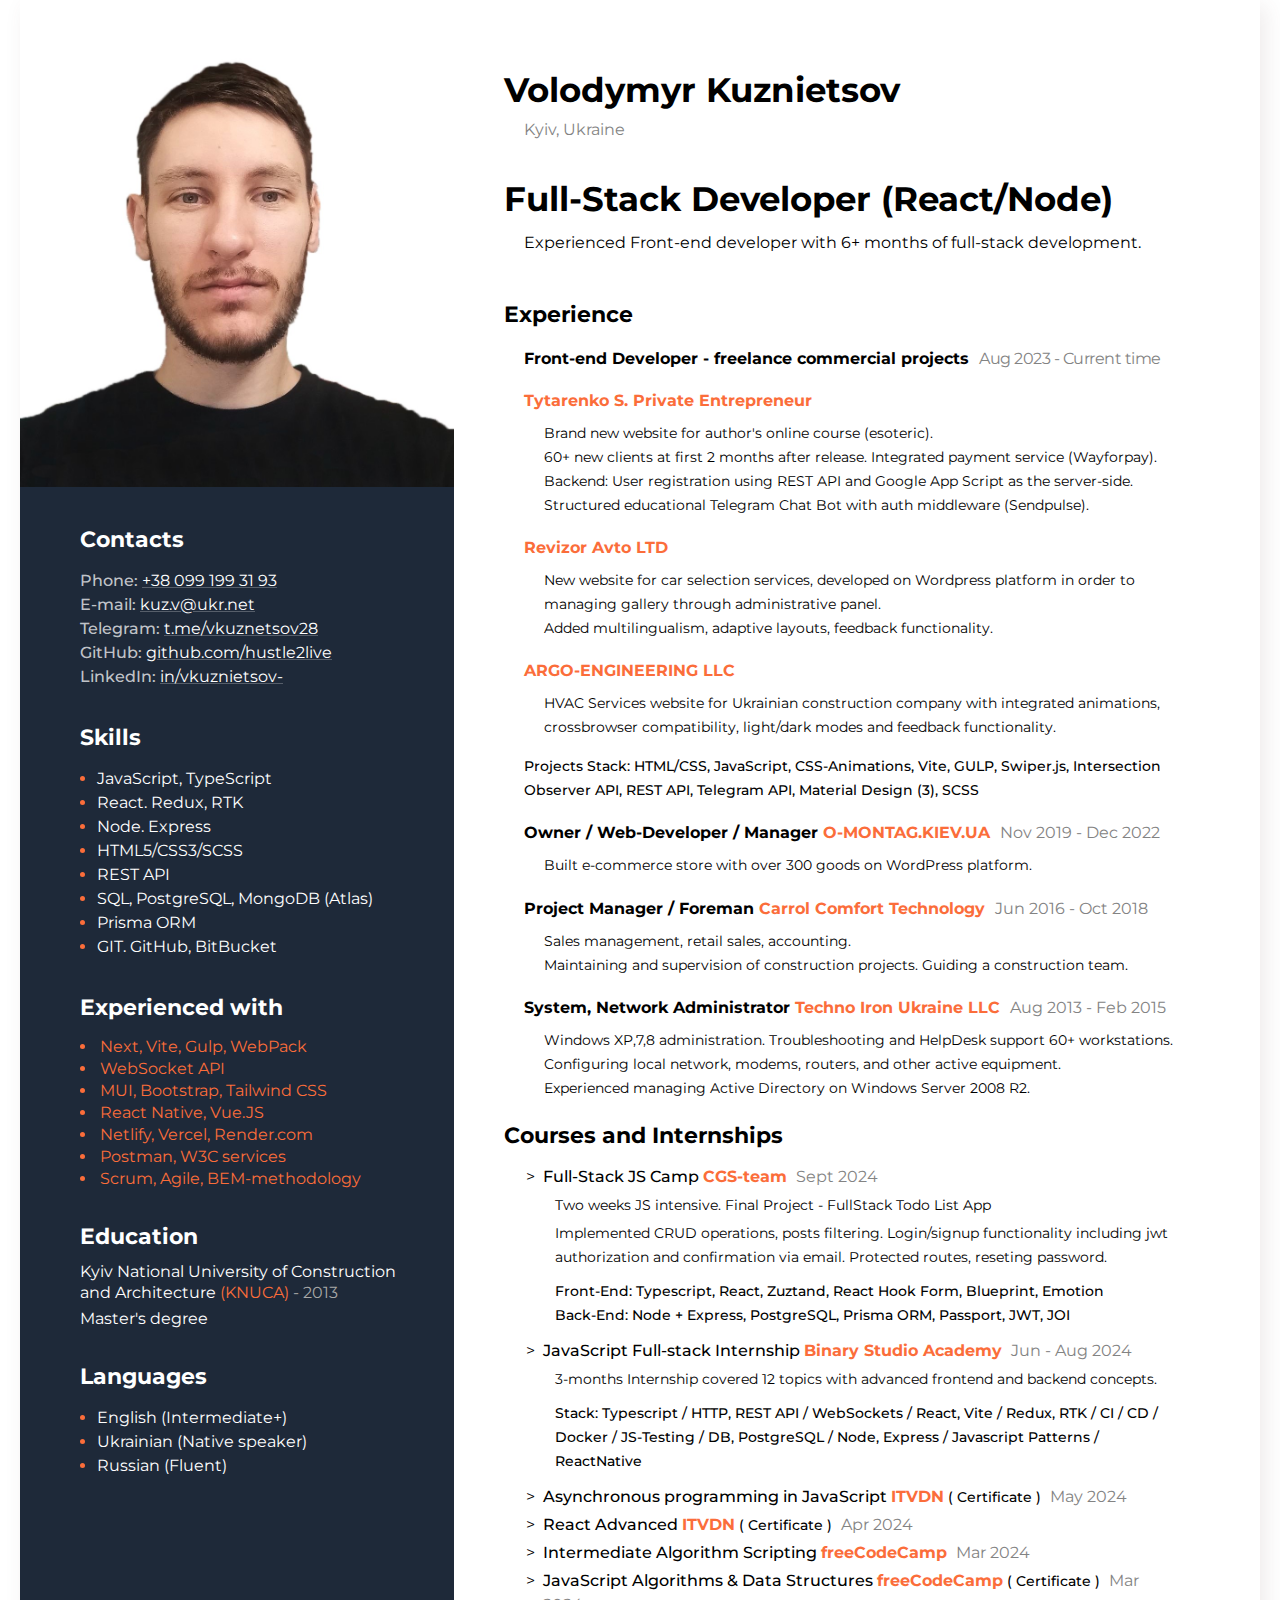
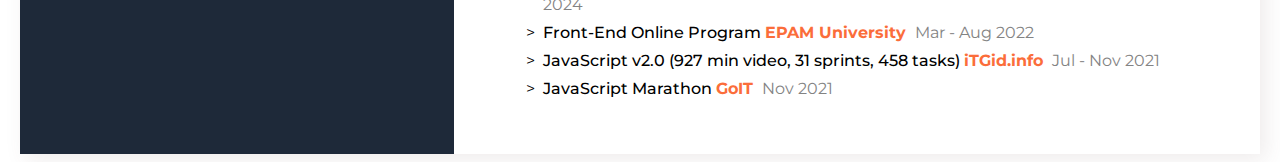
==== commit 961e6140: "modified container sizes & structure" ====
--- a/index.html
+++ b/index.html
@@ -23,11 +23,11 @@
                   <div class="my-description-section">
                      <p class="my-name-section">Volodymyr Kuznietsov</p>
 
-                     <p class="work-experience-subtitle">Kyiv, Ukraine</p>
+                     <p class="work-experience-subtitle location">Kyiv, Ukraine</p>
 
                      <p class="my-name-section">Full-Stack Developer (React/Node)</p>
 
-                     <p>Experienced Front-End with 6+ months practicing of a Full-Stack development.</p>
+                     <p class="">Experienced Front-end developer with 6+ months of full-stack development.</p>
                   </div>
                </div>
             </div>
@@ -61,67 +61,43 @@
                <div class="company">
                   <h4 class="work-experience-title">
                      <span class="orange">Tytarenko S. Private Entrepreneur </span>
-                     <!-- <a href="https://taro-kliuchsveta.com/" target="_blank" class="my-projects-link semibold"
-                        >https://taro-kliuchsveta.com
-                     </a> -->
-                     <!-- <span class="work-experience-subtitle compress">Sep 2023 - Jan 2024 </span> -->
                   </h4>
 
                   <ul class="work-experience-description list">
                      <li>Brand new website for author's online course (esoteric).</li>
-                     <li>60+ new clients at first 2 months after release.</li>
-                     <li>Integrated online payment services (Wayforpay).</li>
-                     <li>Backend user registration via REST API using Google App Script as a server side.</li>
-                     <li>Structured telegram chat bot with students authorization process (Sendpulse platform).</li>
-                     <!-- <li class="semibold">
-                        Stack: Vite, JavaScript, HTML, CSS/SCSS, Material Design, REST API, Telegram API.
-                     </li> -->
+                     <li>60+ new clients at first 2 months after release. Integrated payment service (Wayforpay).</li>
+                     <li>Backend: User registration using REST API and Google App Script as the server-side.</li>
+                     <li>Structured educational Telegram Chat Bot with auth middleware (Sendpulse).</li>
                   </ul>
                </div>
 
                <div class="company">
                   <h4 class="work-experience-title">
                      <span class="orange">Revizor Avto LTD </span>
-                     <!-- <a href="https://www.revizoravto.com.ua/" target="_blank" class="my-projects-link semibold"
-                        >https://revizoravto.com.ua</a
-                     > -->
-                     <!-- <span class="work-experience-subtitle compress">Jan - Apr 2024 </span> -->
                   </h4>
                   <ul class="work-experience-description list">
                      <li>
-                        Brand new website for car selection services, based on Wordpress platform in order to managing
-                        gallery via administrative panel.
-                     </li>
-                     <li>Multi-language, responsive markup layouts, feedback functionality.</li>
-                     <!-- <li class="semibold">Stack: HTML/CSS, JavaScript, CSS-animations, Telegram API, WordPress</li> -->
+                        New website for car selection services, developed on Wordpress platform in order to managing
+                        gallery through administrative panel.
+                     </li>
+                     <li>Added multilingualism, adaptive layouts, feedback functionality.</li>
                   </ul>
                </div>
 
                <div class="company">
                   <h4 class="work-experience-title">
                      <span class="orange">ARGO-ENGINEERING LLC </span>
-                     <!-- <a href="https://argo-e.com.ua" target="_blank" class="my-projects-link semibold"
-                        >https://argo-e.com.ua
-                     </a> -->
-                     <!-- <span class="work-experience-subtitle compress">Sep 2023 - Jan 2024 </span> -->
                   </h4>
                   <ul class="work-experience-description list">
                      <li>
                         HVAC Services website for Ukrainian construction company with integrated animations,
                         crossbrowser compatibility, light/dark modes and feedback functionality.
                      </li>
-                     <!-- <li>Responsive markup layouts, CSS animations, burger-menu, light/dark modes.</li> -->
-                     <!-- <li>Provided feedback sending form functionality via REST API.</li> -->
-                     <!-- <li class="semibold">
-                        Stack: HTML/CSS, CSS-Animations, JavaScript, GULP, Swiper.js, IObserver API, Cross-browser API,
-                        Telegram Bot API
-                     </li> -->
-                  </ul>
-               </div>
-               <ul class="work-experience-description list">
+                  </ul>
+               </div>
+               <ul class="work-experience-description ps-20 list">
                   <li class="semibold">
-                     Stack: HTML/CSS, JavaScript, CSS-Animations, Vite, GULP, Swiper.js, IObserver API, REST API,
-                     Telegram API, Material Design (3) Library.
+                     Projects Stack: HTML/CSS, JavaScript, CSS-Animations, Vite, GULP, Swiper.js, Intersection Observer API, REST API, Telegram API, Material Design (3), SCSS
                   </li>
                </ul>
 
@@ -129,7 +105,7 @@
 
                <div class="company">
                   <h4 class="work-experience-title">
-                     Owner / Web-Developer
+                     Owner / Web-Developer / Manager
                      <span class="orange">O-MONTAG.KIEV.UA</span>
                      <span class="work-experience-subtitle">Nov 2019 - Dec 2022</span>
                   </h4>
@@ -141,16 +117,13 @@
 
                <div class="company">
                   <h4 class="work-experience-title">
-                     Project Manager, foreman
+                     Project Manager / Foreman
                      <span class="orange">Carrol Comfort Technology</span>
                      <span class="work-experience-subtitle">Jun 2016 - Oct 2018</span>
                   </h4>
                   <ul class="work-experience-description list">
-                     <li>
-                        Purchasing and supplying equipment. Maintaining and supporting of construction projects. Sales
-                        management. Retail sales. Managing an online store. Handling contracts, payments, and sales
-                        accounting.
-                     </li>
+                     <li>Sales management, retail sales, accounting.</li>
+                     <li>Maintaining and supervision of construction projects. Guiding a construction team.</li>
                   </ul>
                </div>
 
@@ -162,10 +135,10 @@
                   </h4>
                   <ul class="work-experience-description list">
                      <li>
-                        Windows XP,7,8 administration. Setting up devices, applications and local network. Configuring
-                        modems, routers, and other active equipment. HelpDesk support. Experienced with Active Directory
-                        (Windows SERVER 2008).
-                     </li>
+                        Windows XP,7,8 administration. Troubleshooting and HelpDesk support 60+ workstations.
+                        Configuring local network, modems, routers, and other active equipment.
+                     </li>
+                     <li>Experienced managing Active Directory on Windows Server 2008 R2.</li>
                   </ul>
                </div>
             </div>
@@ -253,11 +226,11 @@
                <h3>Courses and Internships</h3>
                <ul class="company">
                   <li>
-                     <h4 class="work-experience-description semibold">
+                     <h4 class="work-experience-description semibold heding">
                         Full-Stack JS Camp
                         <span class="orange bold"> CGS-team</span>
 
-                        <span class="work-experience-subtitle"> September 2024</span>
+                        <span class="work-experience-subtitle"> Sept 2024</span>
                      </h4>
                      <ul class="work-experience-description list">
                         <p>Two weeks JS intensive. Final Project - FullStack Todo List App</p>
@@ -265,16 +238,17 @@
                            Implemented CRUD operations, posts filtering. Login/signup functionality including jwt
                            authorization and confirmation via email. Protected routes, reseting password.
                         </p>
-                        <p class="semibold">
-                           Front-End: Typescript, React, Zuztand, React Hook Form, Blueprint, Emotion CSS.
+                        <p class="semibold stack-description">
+                           Front-End: Typescript, React, Zuztand, React Hook Form, Blueprint, Emotion
                            <br />
-                           Back-End: Node + Express, PostgreSQL, Prisma ORM, Passport, JWT, JOI. Other: Git, GitHub
+                           Back-End: Node + Express, PostgreSQL, Prisma ORM, Passport, JWT, JOI
+                           <!-- . Other: Git, GitHub -->
                         </p>
                      </ul>
                   </li>
 
                   <li>
-                     <h4 class="work-experience-description semibold">
+                     <h4 class="work-experience-description semibold heding">
                         JavaScript Full-stack Internship
                         <span class="orange bold"> Binary Studio Academy</span>
 
@@ -282,7 +256,7 @@
                      </h4>
                      <ul class="work-experience-description list">
                         <p>3-months Internship covered 12 topics with advanced frontend and backend concepts.</p>
-                        <p class="semibold">
+                        <p class="semibold stack-description">
                            Stack: Typescript / HTTP, REST API / WebSockets / React, Vite / Redux, RTK / CI / CD / Docker
                            / JS-Testing / DB, PostgreSQL / Node, Express / Javascript Patterns / ReactNative
                         </p>
@@ -329,7 +303,7 @@
                   </li>
 
                   <li>
-                     <h4 class="work-experience-description semibold">
+                     <h4 class="work-experience-description semibold heding">
                         Asynchronous programming in JavaScript
                         <span class="orange bold"> ITVDN</span>
 
@@ -373,7 +347,7 @@
 
                   <li>
                      <h4 class="work-experience-description semibold">
-                        Legacy JavaScript Algorithms and Data Structures
+                        JavaScript Algorithms & Data Structures
                         <span class="orange bold"> freeCodeCamp</span>
 
                         <a
@@ -548,58 +522,37 @@
                   <h3 class="sidebar-title">Experienced with</h3>
                   <ul class="tech-skills-list">
                      <li class="tech-skills-item">
-                        <span class="tech-skills-item-text">Modules, Bundlers</span>
-                        <ul>
-                           <li>Next, Vite, Gulp, WebPack</li>
-                        </ul>
-                     </li>
-
-                     <li class="tech-skills-item">
-                        <span class="tech-skills-item-text">WEB APIs </span>
-                        <ul>
-                           <li>WebSocket API</li>
-                           <!-- <li>Telegram Bot API. Puppeteer</li> -->
-                        </ul>
-                     </li>
-
-                     <li class="tech-skills-item">
-                        <span class="tech-skills-item-text">UI Libraries </span>
-                        <ul>
-                           <li>MUI, Bootstrap, Tailwind, CSS-in-JS</li>
-                           <!-- <li>CSS-in-JS</li> -->
-                        </ul>
-                     </li>
-
-                     <!-- <li class="tech-skills-item">
-                        <span class="tech-skills-item-text">API, packages</span>
-                        <ul>
-                           <li>
-                              Swiper JS, I-Observer API, react-i18next, <br />
-                              Telegram Bot API, React-Toastify
-                           </li>
-                        </ul>
-                     </li> -->
-
-                     <li class="tech-skills-item">
-                        <span class="tech-skills-item-text">Software and services</span>
-                        <ul>
-                           <li>Netlify, Vercel, Render.com</li>
-                           <li>Postman, W3C services</li>
-                        </ul>
-                     </li>
-
-                     <li class="tech-skills-item">
-                        <span class="tech-skills-item-text">Other Programming Languages </span>
-                        <ul>
-                           <li>React Native, Vue.JS</li>
-                        </ul>
-                     </li>
-
-                     <li class="tech-skills-item">
-                        <span class="tech-skills-item-text">Additional</span>
-                        <ul>
-                           <li>Scrum, Agile, BEM-methodology</li>
-                        </ul>
+                        <!-- <span class="tech-skills-item-text">Modules, Bundlers</span> -->
+                        <!-- <ul> -->
+                        <p>Next, Vite, Gulp, WebPack</p>
+                        <!-- </ul> -->
+                     </li>
+
+                     <li class="tech-skills-item">
+                        <!-- <span class="tech-skills-item-text">WEB APIs </span> -->
+                        <!-- <ul> -->
+                        <p>WebSocket API</p>
+                        <!-- <li>Telegram Bot API. Puppeteer</li> -->
+                        <!-- </ul> -->
+                     </li>
+
+                     <li class="tech-skills-item">
+                        <p>MUI, Bootstrap, Tailwind CSS</p>
+                     </li>
+
+                     <li class="tech-skills-item">
+                        <p>React Native, Vue.JS</p>
+                     </li>
+
+                     <li class="tech-skills-item">
+                        <p>Netlify, Vercel, Render.com</p>
+                     </li>
+                     <li class="tech-skills-item">
+                        <p>Postman, W3C services</p>
+                     </li>
+
+                     <li class="tech-skills-item">
+                        <p>Scrum, Agile, BEM-methodology</p>
                      </li>
                   </ul>
                </div>
@@ -624,7 +577,7 @@
                         <span class="tech-skills-item-text">Ukrainian (Native speaker)</span>
                      </li>
                      <li class="tech-skills-item">
-                        <span class="tech-skills-item-text">Russian (Native speaker)</span>
+                        <span class="tech-skills-item-text">Russian (Fluent)</span>
                      </li>
                   </ul>
                </div>
--- a/styles.css
+++ b/styles.css
@@ -78,17 +78,17 @@
    color: #fb6d3a98;
 }
 
-/* .pink {
-   color: rgb(220, 97, 117);
-   font-weight: 600;
-}
-
-.blue {
-   color: blueviolet;
-   font-weight: 600;
-} */
-
-.work-experience-description,
+
+
+h4.work-experience-description {
+   font-size: 16px !important;
+   margin-bottom: 4px;
+}
+
+.work-experience-description {
+   font-size: 14px;
+}
+
 .contact-section-type,
 .contact-section-link,
 .tech-skills-item-text,
@@ -157,24 +157,27 @@
    margin: 0 auto;
    box-shadow: 6px 6px 20px rgba(102, 65, 65, 0.1);
 
-   width: 1620px;
-   /* min-height: 100vh; */
+   /* width: 1620px; */
+   width: 1240px;
+   height: 1754px;
 }
 
 .main-content-section {
    display: block;
    width: 65%;
-   padding: 50px 120px 80px 90px;
+   /* padding: 50px 120px 80px 90px; */
+   padding: 50px 80px 60px 50px;
+   box-sizing: border-box;
 }
 
 .sidebar-section {
    display: block;
    width: 35%;
    background-color: #1e2939;
-   padding: 0 0 20px 0;
-
+   /* padding: 0 0 20px 0; */
+   padding: 0;
    /* min-height: 100%; */
-   min-height: 100%;
+   height: 100%;
 }
 
 .sidebar-section,
@@ -184,11 +187,14 @@
 
 .sidebar-info-section {
    padding-right: 24px;
+   padding-right: 44px;
 }
 
 .my-name-section {
-   font-size: 44px;
-   line-height: 55px;
+   /* font-size: 44px; */
+   /* line-height: 55px; */
+   font-size: 34px;
+   line-height: 42px;
    margin: 19px 0 -5px 0;
 }
 
@@ -199,7 +205,6 @@
    margin-bottom: 8px;
    /* margin-bottom: 18px; */
 }
-
 
 .my-profile {
    display: flex;
@@ -234,16 +239,21 @@
    margin: 0;
 }
 
-.my-description-section p:not(.my-name-section),
 .my-work-experience-section .work-experience-title {
    padding-left: 20px;
 }
+
+.my-description-section p:not(.my-name-section),
 .my-description-section > .work-experience-subtitle.location {
-   padding-left: 0;
-}
-
-.my-work-experience-section .work-experience-description {
-   max-width: 720px;
+   padding-left: 20px;
+}
+
+.ps-20 {
+   padding-left: 20px !important;
+}
+
+.work-experience-description {
+   /* max-width: 85%; */
 }
 
 .tech-skills-list {
@@ -263,10 +273,6 @@
    margin: 35px 0 0 60px;
 }
 
-/* .contact-section {
-   margin-top: 42px;
-} */
-
 ul.contact-section-type {
    list-style-type: none;
    margin-left: -40px;
@@ -278,7 +284,6 @@
    font-size: 16px;
    line-height: 24px;
    color: #fff;
-   opacity: 0.89;
 }
 
 li.contact-section-link {
@@ -287,7 +292,8 @@
 }
 
 .contact-section-link span {
-   font-weight: bold;
+   font-weight: 500;
+   color: #ffffffbd;
    font-style: normal;
 }
 
@@ -308,7 +314,6 @@
    margin-bottom: 4px;
    margin-top: 4px;
    padding-left: 25px;
- 
 }
 
 .tech-skills-item ul li {
@@ -316,10 +321,9 @@
    font-size: 16px;
 }
 
-.education .tech-skills-item-text {
+.education p {
    line-height: 130%;
-   margin: 8px 0;
-   font-size: 14px;
+   margin: 6px 0;
 }
 
 .graduate {
@@ -363,10 +367,12 @@
 .work-experience-subtitle {
    font-size: 16px;
    line-height: 16px;
-   /* color: #a8a8a8; */
    color: #838383;
    font-weight: 400;
    margin-left: 5px;
+}
+.education .work-experience-subtitle {
+   color: #a8a8a8;
 }
 
 .soft-skills-section.work-with .work-experience-subtitle {
@@ -441,6 +447,7 @@
 .contact-section-type,
 .contact-section a {
    color: #fff;
+   text-decoration-color: rgba(255, 255, 255, 0.25);
 }
 
 .my-projects-link.project {
@@ -560,7 +567,13 @@
 }
 
 .my-education-section .work-experience-description p {
-   margin: 12px 0 12px -12px;
+   /* margin: 12px 0 12px -12px; */
+   margin: 4px -12px;
+   /* line-height: 1.4; */
+}
+
+.work-experience-description .stack-description {
+   margin: 10px 0 12px -12px !important;
 }
 
 .soft-skills {
@@ -591,41 +604,16 @@
 @media print {
    html,
    body {
-      width: 100%;
-      /* background: grey; */
       background: transparent !important;
-      /* background: #1e2939; */
       box-sizing: border-box;
       margin: 0;
-      /* margin-right: auto !important; */
       padding: 0;
       overflow: hidden;
    }
 
    .main-container {
       margin: 0;
+      padding: 0;
       box-shadow: none !important;
-      padding: 0;
-      box-sizing: border-box;
-      /* padding-top: 10px; */
-      height: 100%;
-      /* overflow: hidden; */
    }
-
-   .sidebar-section {
-      position: relative;
-      padding: 0;
-      padding-bottom: 118.2px;
-   }
-   .sidebar-section::before {
-      display: block;
-      position: absolute;
-      content: '';
-      height: 5px;
-      width: 100%;
-      left: 0;
-      bottom: -5px;
-      background: red;
-      z-index: 9;
-   }
-}
+}
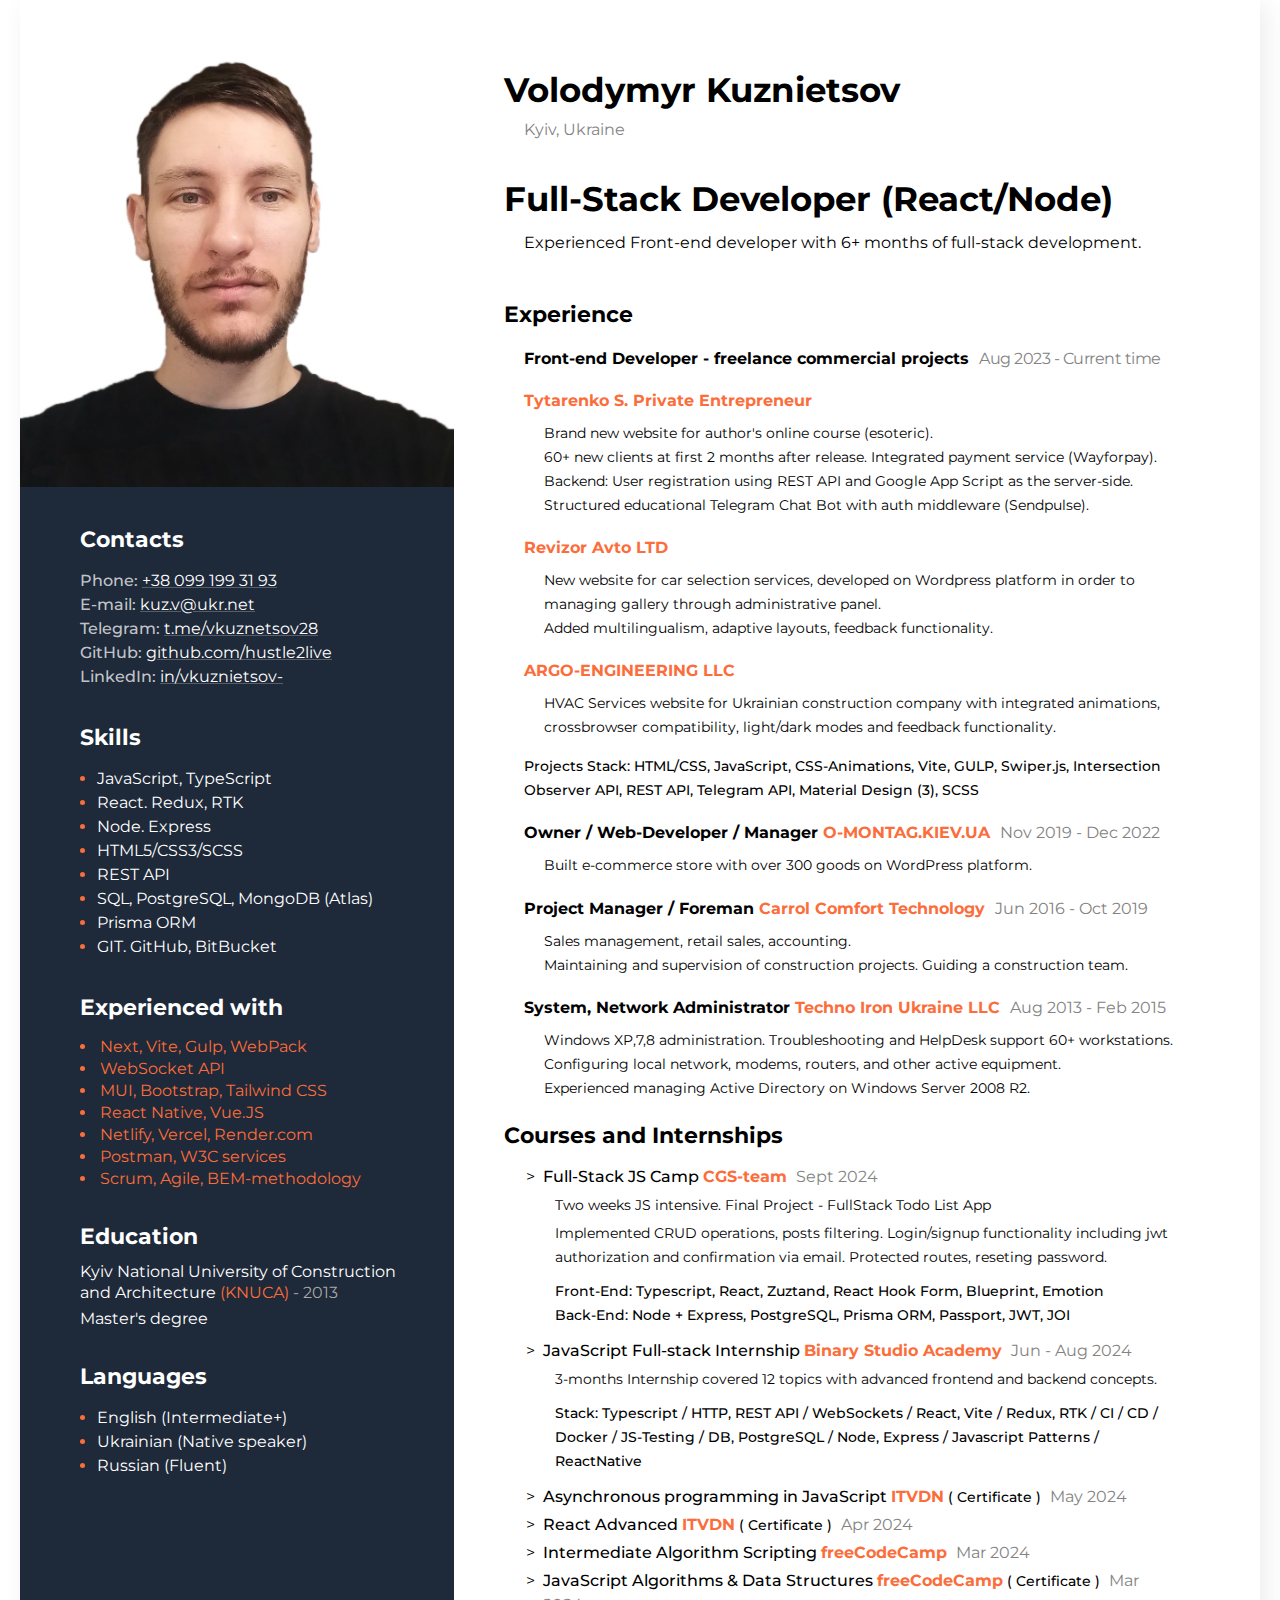
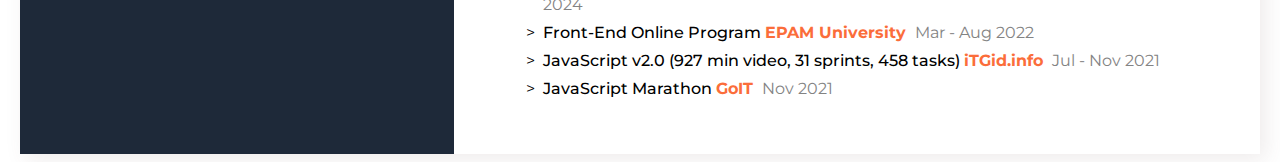
==== commit d097141d: "modified experience" ====
--- a/index.html
+++ b/index.html
@@ -119,7 +119,7 @@
                   <h4 class="work-experience-title">
                      Project Manager / Foreman
                      <span class="orange">Carrol Comfort Technology</span>
-                     <span class="work-experience-subtitle">Jun 2016 - Oct 2018</span>
+                     <span class="work-experience-subtitle">Jun 2016 - Oct 2019</span>
                   </h4>
                   <ul class="work-experience-description list">
                      <li>Sales management, retail sales, accounting.</li>
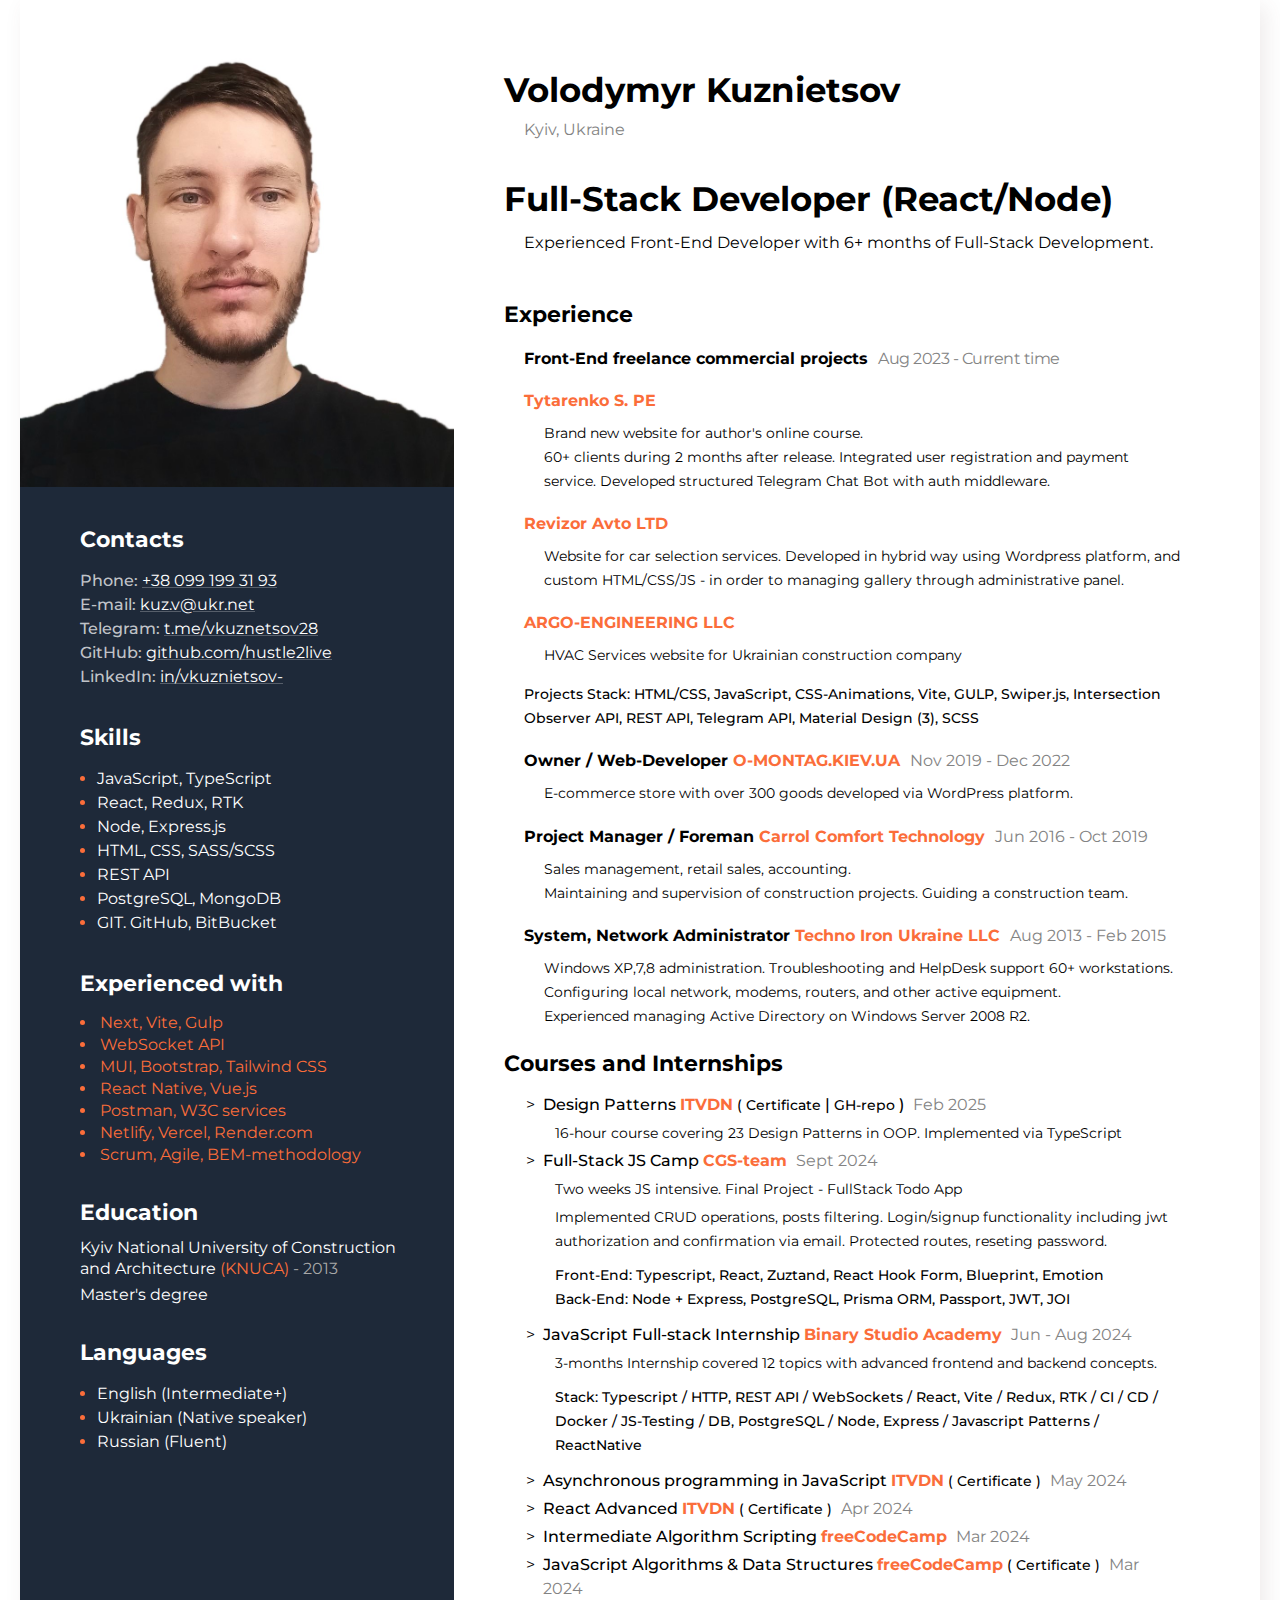
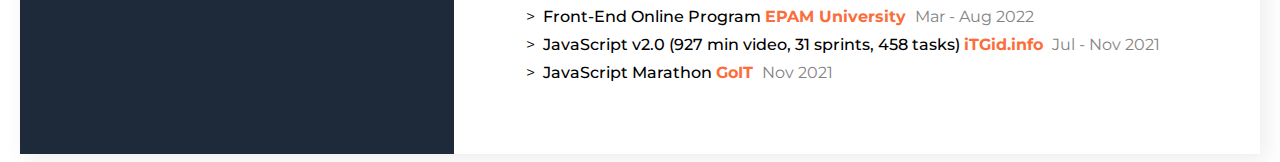
==== commit dd898291: "added oop course" ====
--- a/index.html
+++ b/index.html
@@ -27,7 +27,13 @@
 
                      <p class="my-name-section">Full-Stack Developer (React/Node)</p>
 
-                     <p class="">Experienced Front-end developer with 6+ months of full-stack development.</p>
+                     <p class="">Experienced Front-End Developer with 6+ months of Full-Stack Development.</p>
+                     <!-- <p>
+                        Projects
+                        <a class="work-experience-subtitle blue" href="https://hustle2live.github.io/Landings/index.html" target="_blank">
+                           - portfolio link
+                        </a>
+                     </p> -->
                   </div>
                </div>
             </div>
@@ -36,7 +42,7 @@
                <h3>Experience</h3>
                <div class="company">
                   <h4 class="work-experience-title">
-                     Front-end Developer - freelance commercial projects
+                     Front-End freelance commercial projects
                      <span class="work-experience-subtitle compress">Aug 2023 - Current time </span>
                   </h4>
                   <!-- <ul class="work-experience-description list">
@@ -60,14 +66,15 @@
 
                <div class="company">
                   <h4 class="work-experience-title">
-                     <span class="orange">Tytarenko S. Private Entrepreneur </span>
-                  </h4>
-
-                  <ul class="work-experience-description list">
-                     <li>Brand new website for author's online course (esoteric).</li>
-                     <li>60+ new clients at first 2 months after release. Integrated payment service (Wayforpay).</li>
-                     <li>Backend: User registration using REST API and Google App Script as the server-side.</li>
-                     <li>Structured educational Telegram Chat Bot with auth middleware (Sendpulse).</li>
+                     <span class="orange">Tytarenko S. PE </span>
+                  </h4>
+
+                  <ul class="work-experience-description list">
+                     <li>Brand new website for author's online course.</li>
+                     <li>
+                        60+ clients during 2 months after release. Integrated user registration and payment service.
+                        Developed structured Telegram Chat Bot with auth middleware.
+                     </li>
                   </ul>
                </div>
 
@@ -77,10 +84,10 @@
                   </h4>
                   <ul class="work-experience-description list">
                      <li>
-                        New website for car selection services, developed on Wordpress platform in order to managing
-                        gallery through administrative panel.
-                     </li>
-                     <li>Added multilingualism, adaptive layouts, feedback functionality.</li>
+                        Website for car selection services. Developed in hybrid way using Wordpress platform, and custom
+                        HTML/CSS/JS - in order to managing gallery through administrative panel.
+                     </li>
+                     <!-- <li>Implemented multilingualism, adaptive layouts, feedback functionality.</li> -->
                   </ul>
                </div>
 
@@ -90,14 +97,15 @@
                   </h4>
                   <ul class="work-experience-description list">
                      <li>
-                        HVAC Services website for Ukrainian construction company with integrated animations,
-                        crossbrowser compatibility, light/dark modes and feedback functionality.
+                        HVAC Services website for Ukrainian construction company
+                        <!-- with integrated animations, crossbrowser compatibility, light/dark modes and feedback functionality. -->
                      </li>
                   </ul>
                </div>
                <ul class="work-experience-description ps-20 list">
                   <li class="semibold">
-                     Projects Stack: HTML/CSS, JavaScript, CSS-Animations, Vite, GULP, Swiper.js, Intersection Observer API, REST API, Telegram API, Material Design (3), SCSS
+                     Projects Stack: HTML/CSS, JavaScript, CSS-Animations, Vite, GULP, Swiper.js, Intersection Observer
+                     API, REST API, Telegram API, Material Design (3), SCSS
                   </li>
                </ul>
 
@@ -105,13 +113,13 @@
 
                <div class="company">
                   <h4 class="work-experience-title">
-                     Owner / Web-Developer / Manager
+                     Owner / Web-Developer
                      <span class="orange">O-MONTAG.KIEV.UA</span>
                      <span class="work-experience-subtitle">Nov 2019 - Dec 2022</span>
                   </h4>
 
                   <ul class="work-experience-description list">
-                     <li>Built e-commerce store with over 300 goods on WordPress platform.</li>
+                     <li>E-commerce store with over 300 goods developed via WordPress platform.</li>
                   </ul>
                </div>
 
@@ -143,97 +151,42 @@
                </div>
             </div>
 
-            <!-- <div class="my-project-section">
-               <h3>Other practice</h3>
-               <ol class="my-projects-list">
-                  <li class="my-project-item">
-                     <p class="my-projects-text compress">
-                        <a
-                           href="https://hustle2live.github.io/Landings/index.html"
-                           target="_blank"
-                           class="my-projects-link"
-                           >Freelance projects</a
-                        >
-                        <span class="stack">
-                           <span class="dots">................................................................. </span>
-                           <span class="my-projects-bracket">[</span> HTML5, CSS/SCSS, JavaScript, Gulp/Vite, Web API's
-                           <span class="my-projects-bracket">]</span>
-                        </span>
-                     </p>
-                  </li>
-
-                  <li class="my-project-item">
-                     <p class="my-projects-text compress">
-                        <a href="https://github.com/hustle2live/gtd/" target="_blank" class="my-projects-link"
-                           >Full-stack Todo App</a
-                        >
-                        <span class="stack">
-                           <span class="dots">...... </span>
-                           <span class="my-projects-bracket">[</span> React+Typescript, Node+Express, SQL, Prisma ORM,
-                           Blueprint, Emotion CSS
-                           <span class="my-projects-bracket">]</span>
-                        </span>
-                     </p>
-                  </li>
-
-                  <li class="my-project-item">
-                     <p class="my-projects-text">
-                        <a href="https://github.com/hustle2live/Vocabulary-App" target="_blank" class="my-projects-link"
-                           >Vocabulary SPA with interactive</a
-                        >
-                        <span class="stack">
-                           <span class="dots"> ........................................................</span>
-                           <span class="my-projects-bracket">[</span> React, Redux, CSS/SCSS, Bulma CSS
-                           <span class="my-projects-bracket">]</span>
-                        </span>
-                     </p>
-                  </li>
-
-                  <li class="my-project-item">
-                     <p class="my-projects-text">
-                        <a
-                           href="https://github.com/hustle2live/react-native-test-task"
-                           target="_blank"
-                           class="my-projects-link underline"
-                        >
-                           Inspiration App RN
-                        </a>
-                        |
-                        <a
-                           href="https://snack.expo.dev/@hustle2live/github_hustle2live_react-native-test-task/"
-                           target="_blank"
-                           class="my-projects-link"
-                           >snack.expo
-                        </a>
-                        |
-                        <a
-                           href="https://hustle2live.github.io/react-native-test-task/"
-                           target="_blank"
-                           class="my-projects-link"
-                           >gh-pages
-                        </a>
-                        <span class="stack">
-                           <span class="dots"> ......................</span>
-                           <span class="my-projects-bracket">[</span> React Native, Expo, Typescript, Axios, CSS
-                           <span class="my-projects-bracket">]</span>
-                        </span>
-                     </p>
-                  </li>
-               </ol>
-            </div> -->
-
             <div class="my-education-section">
                <h3>Courses and Internships</h3>
+
                <ul class="company">
+                  <li>
+                     <h4 class="work-experience-description semibold heding">
+                        Design Patterns
+                        <span class="orange bold"> ITVDN</span>
+                        <span class="credential"> ( </span>
+                        <a
+                           class="credential"
+                           href="https://testprovider.com/ru/search-certificate/tp22554941"
+                           target="_blank"
+                        >
+                           <span class="blue"> Certificate</span>
+                        </a>
+                        |
+                        <a class="credential" href="https://github.com/hustle2live/Design-Patterns/" target="_blank">
+                           <span class="blue"> GH-repo</span>
+                        </a>
+                        )
+                        <span class="work-experience-subtitle">Feb 2025</span>
+                     </h4>
+                     <ul class="work-experience-description list">
+                        <p>16-hour course covering 23 Design Patterns in OOP. Implemented via TypeScript</p>
+                     </ul>
+                  </li>
+
                   <li>
                      <h4 class="work-experience-description semibold heding">
                         Full-Stack JS Camp
                         <span class="orange bold"> CGS-team</span>
-
                         <span class="work-experience-subtitle"> Sept 2024</span>
                      </h4>
                      <ul class="work-experience-description list">
-                        <p>Two weeks JS intensive. Final Project - FullStack Todo List App</p>
+                        <p>Two weeks JS intensive. Final Project - FullStack Todo App</p>
                         <p>
                            Implemented CRUD operations, posts filtering. Login/signup functionality including jwt
                            authorization and confirmation via email. Protected routes, reseting password.
@@ -260,45 +213,6 @@
                            Stack: Typescript / HTTP, REST API / WebSockets / React, Vite / Redux, RTK / CI / CD / Docker
                            / JS-Testing / DB, PostgreSQL / Node, Express / Javascript Patterns / ReactNative
                         </p>
-                        <!-- <p>
-                           <span class="semibold"> Projects where I implemented functionality: </span>
-                        </p>
-                        <p>
-                           <a
-                              href="https://master--beautiful-cassata-3d99f8.netlify.app/"
-                              target="_blank"
-                              class="semibold my-projects-link"
-                              >Movie app
-                           </a>
-                           <span>
-                              - fetching movies by categories from TMDB; <i> load more</i>, and
-                              <i>favorite movies</i> functionality.
-                           </span>
-                        </p>
-                        <p>
-                           <a
-                              href="https://master--bookings-react.netlify.app/"
-                              target="_blank"
-                              class="semibold my-projects-link"
-                              >Booking Travel App.
-                           </a>
-                           <span>
-                              - navigation using React Router; - protected routes, authentication; - token saving; -
-                              booking a trip via pop-up functionality; - search filters;
-                           </span>
-                        </p>
-                        <p>
-                           <a
-                              href="https://github.com/hustle2live/academy-hw8"
-                              target="_blank"
-                              class="semibold my-projects-link"
-                              >JS: Database and SQL
-                           </a>
-                           <span>
-                              - in this task, I learned how to build SQL/PostgreSQL databases, tables, diagrams, and
-                              relationships.
-                           </span>
-                        </p> -->
                      </ul>
                   </li>
 
@@ -470,13 +384,6 @@
                            in/vkuznietsov-
                         </a>
                      </li>
-
-                     <!-- <li class="contact-section-link">
-                        <address>
-                           <span class="contact-section-type">Address:</span>
-                           <span class="work-experience-subtitle"> Kyiv, Ukraine </span>
-                        </address>
-                     </li> -->
                   </ul>
                </div>
             </div>
@@ -489,15 +396,15 @@
                      </li>
 
                      <li class="tech-skills-item">
-                        <span class="tech-skills-item-text">React. Redux, RTK </span>
-                     </li>
-
-                     <li class="tech-skills-item">
-                        <span class="tech-skills-item-text">Node. Express</span>
-                     </li>
-
-                     <li class="tech-skills-item">
-                        <span class="tech-skills-item-text">HTML5/CSS3/SCSS</span>
+                        <span class="tech-skills-item-text">React, Redux, RTK </span>
+                     </li>
+
+                     <li class="tech-skills-item">
+                        <span class="tech-skills-item-text">Node, Express.js</span>
+                     </li>
+
+                     <li class="tech-skills-item">
+                        <span class="tech-skills-item-text">HTML, CSS, SASS/SCSS</span>
                      </li>
 
                      <li class="tech-skills-item">
@@ -505,11 +412,7 @@
                      </li>
 
                      <li class="tech-skills-item">
-                        <span class="tech-skills-item-text">SQL, PostgreSQL, MongoDB (Atlas)</span>
-                     </li>
-
-                     <li class="tech-skills-item">
-                        <span class="tech-skills-item-text">Prisma ORM</span>
+                        <span class="tech-skills-item-text">PostgreSQL, MongoDB</span>
                      </li>
 
                      <li class="tech-skills-item">
@@ -522,18 +425,11 @@
                   <h3 class="sidebar-title">Experienced with</h3>
                   <ul class="tech-skills-list">
                      <li class="tech-skills-item">
-                        <!-- <span class="tech-skills-item-text">Modules, Bundlers</span> -->
-                        <!-- <ul> -->
-                        <p>Next, Vite, Gulp, WebPack</p>
-                        <!-- </ul> -->
-                     </li>
-
-                     <li class="tech-skills-item">
-                        <!-- <span class="tech-skills-item-text">WEB APIs </span> -->
-                        <!-- <ul> -->
+                        <p>Next, Vite, Gulp</p>
+                     </li>
+
+                     <li class="tech-skills-item">
                         <p>WebSocket API</p>
-                        <!-- <li>Telegram Bot API. Puppeteer</li> -->
-                        <!-- </ul> -->
                      </li>
 
                      <li class="tech-skills-item">
@@ -541,14 +437,15 @@
                      </li>
 
                      <li class="tech-skills-item">
-                        <p>React Native, Vue.JS</p>
+                        <p>React Native, Vue.js</p>
+                     </li>
+
+                     <li class="tech-skills-item">
+                        <p>Postman, W3C services</p>
                      </li>
 
                      <li class="tech-skills-item">
                         <p>Netlify, Vercel, Render.com</p>
-                     </li>
-                     <li class="tech-skills-item">
-                        <p>Postman, W3C services</p>
                      </li>
 
                      <li class="tech-skills-item">
